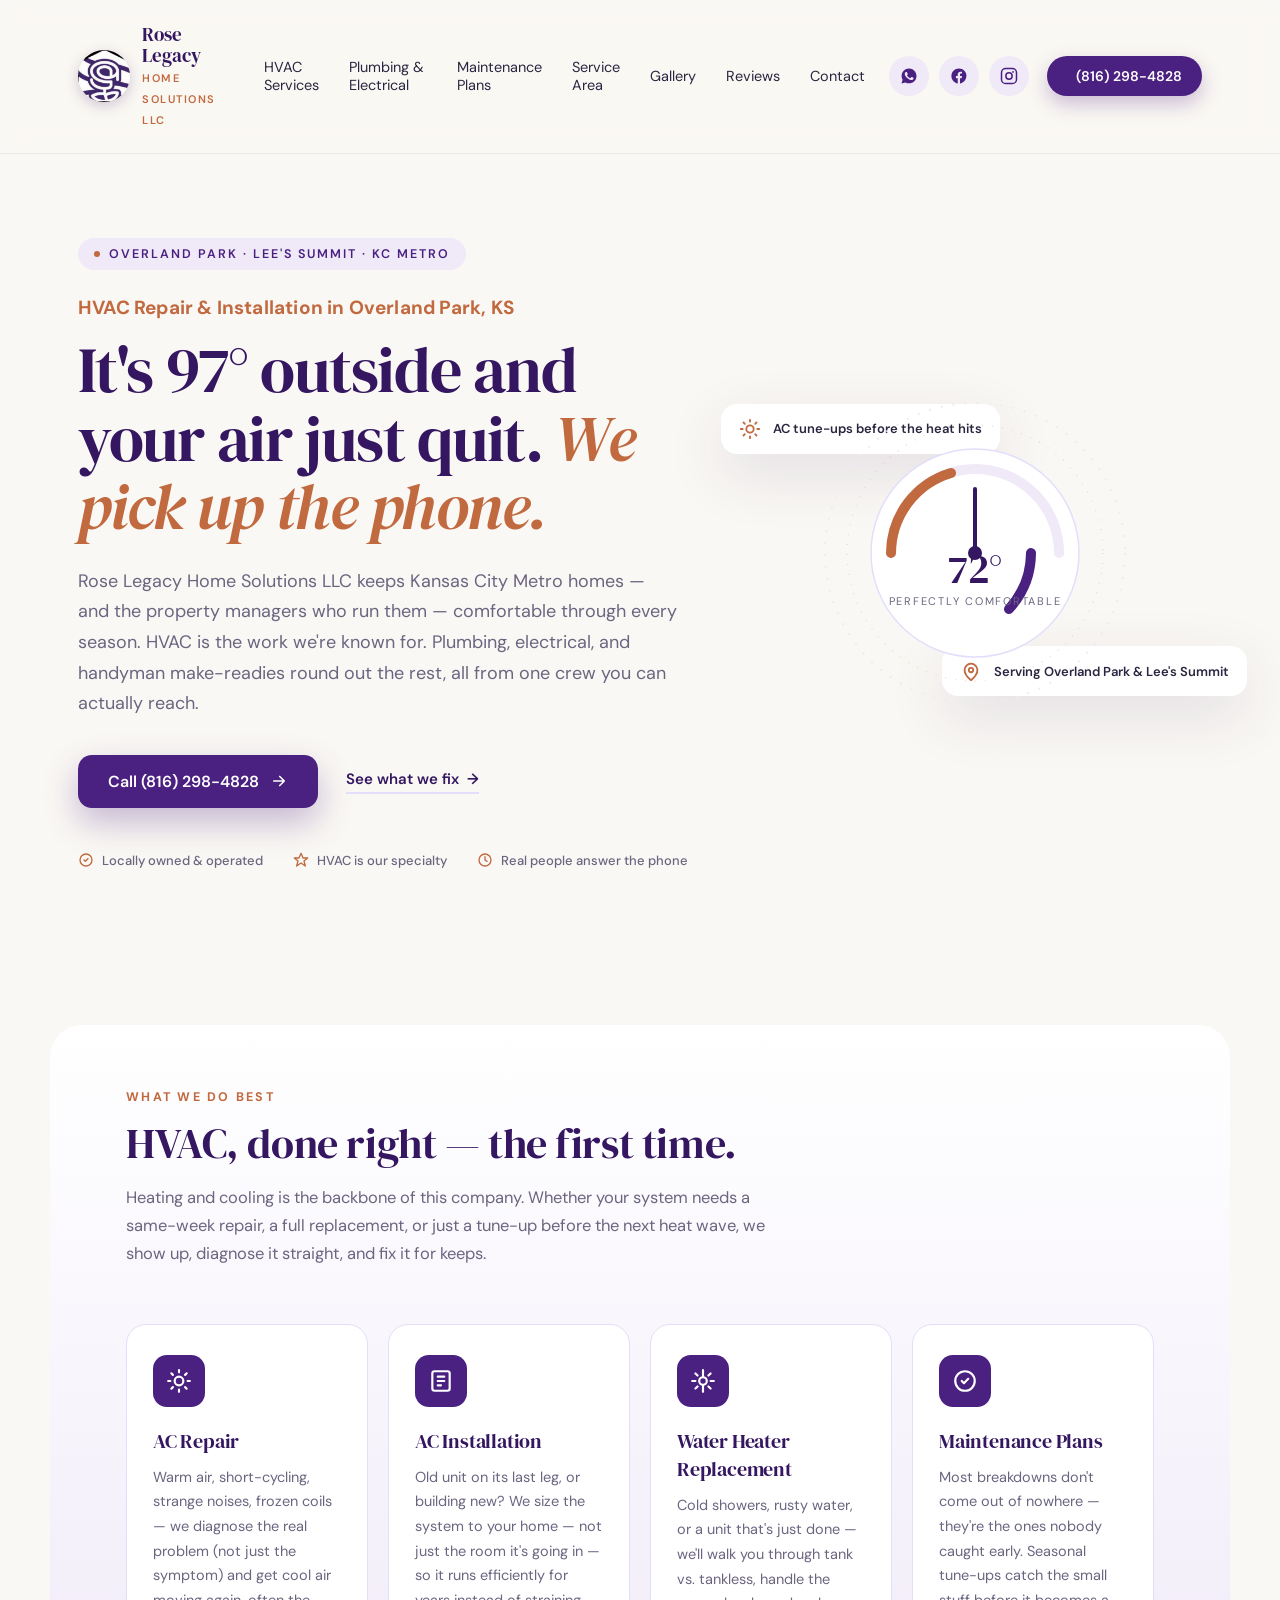
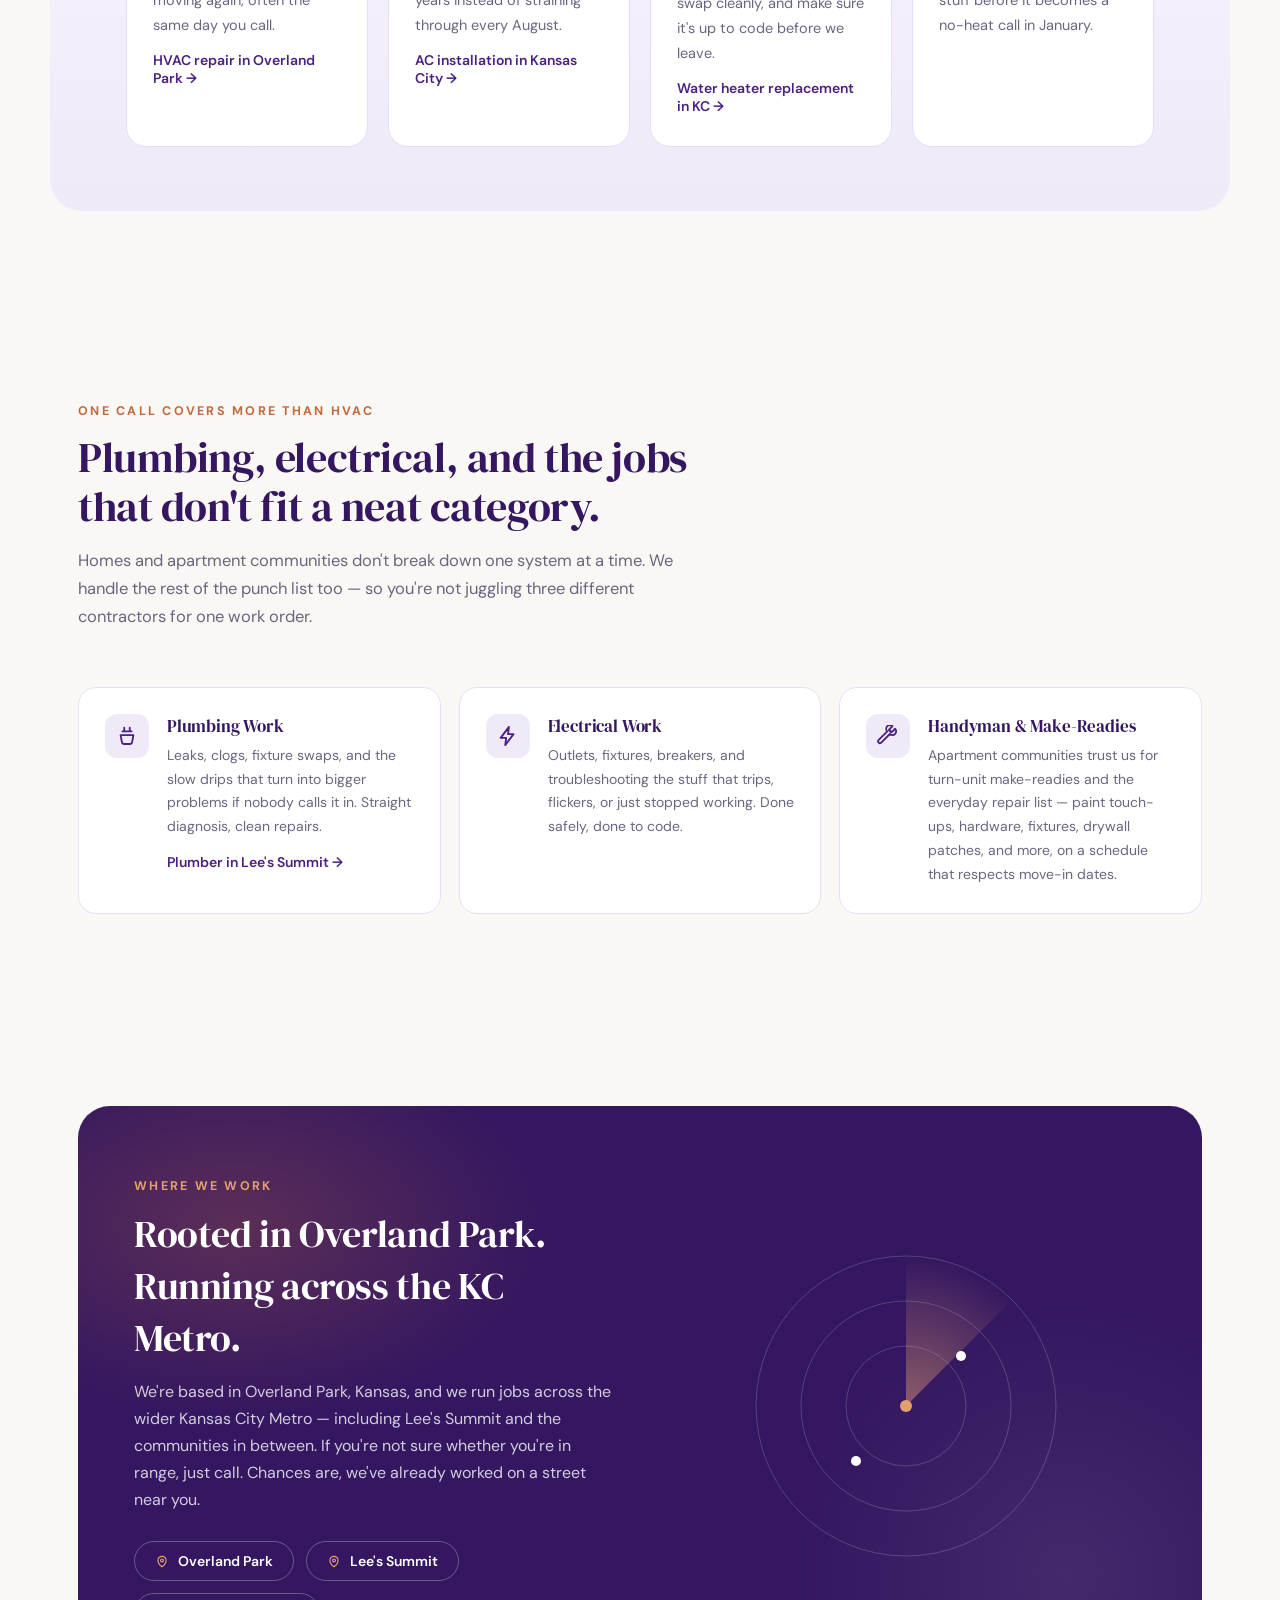
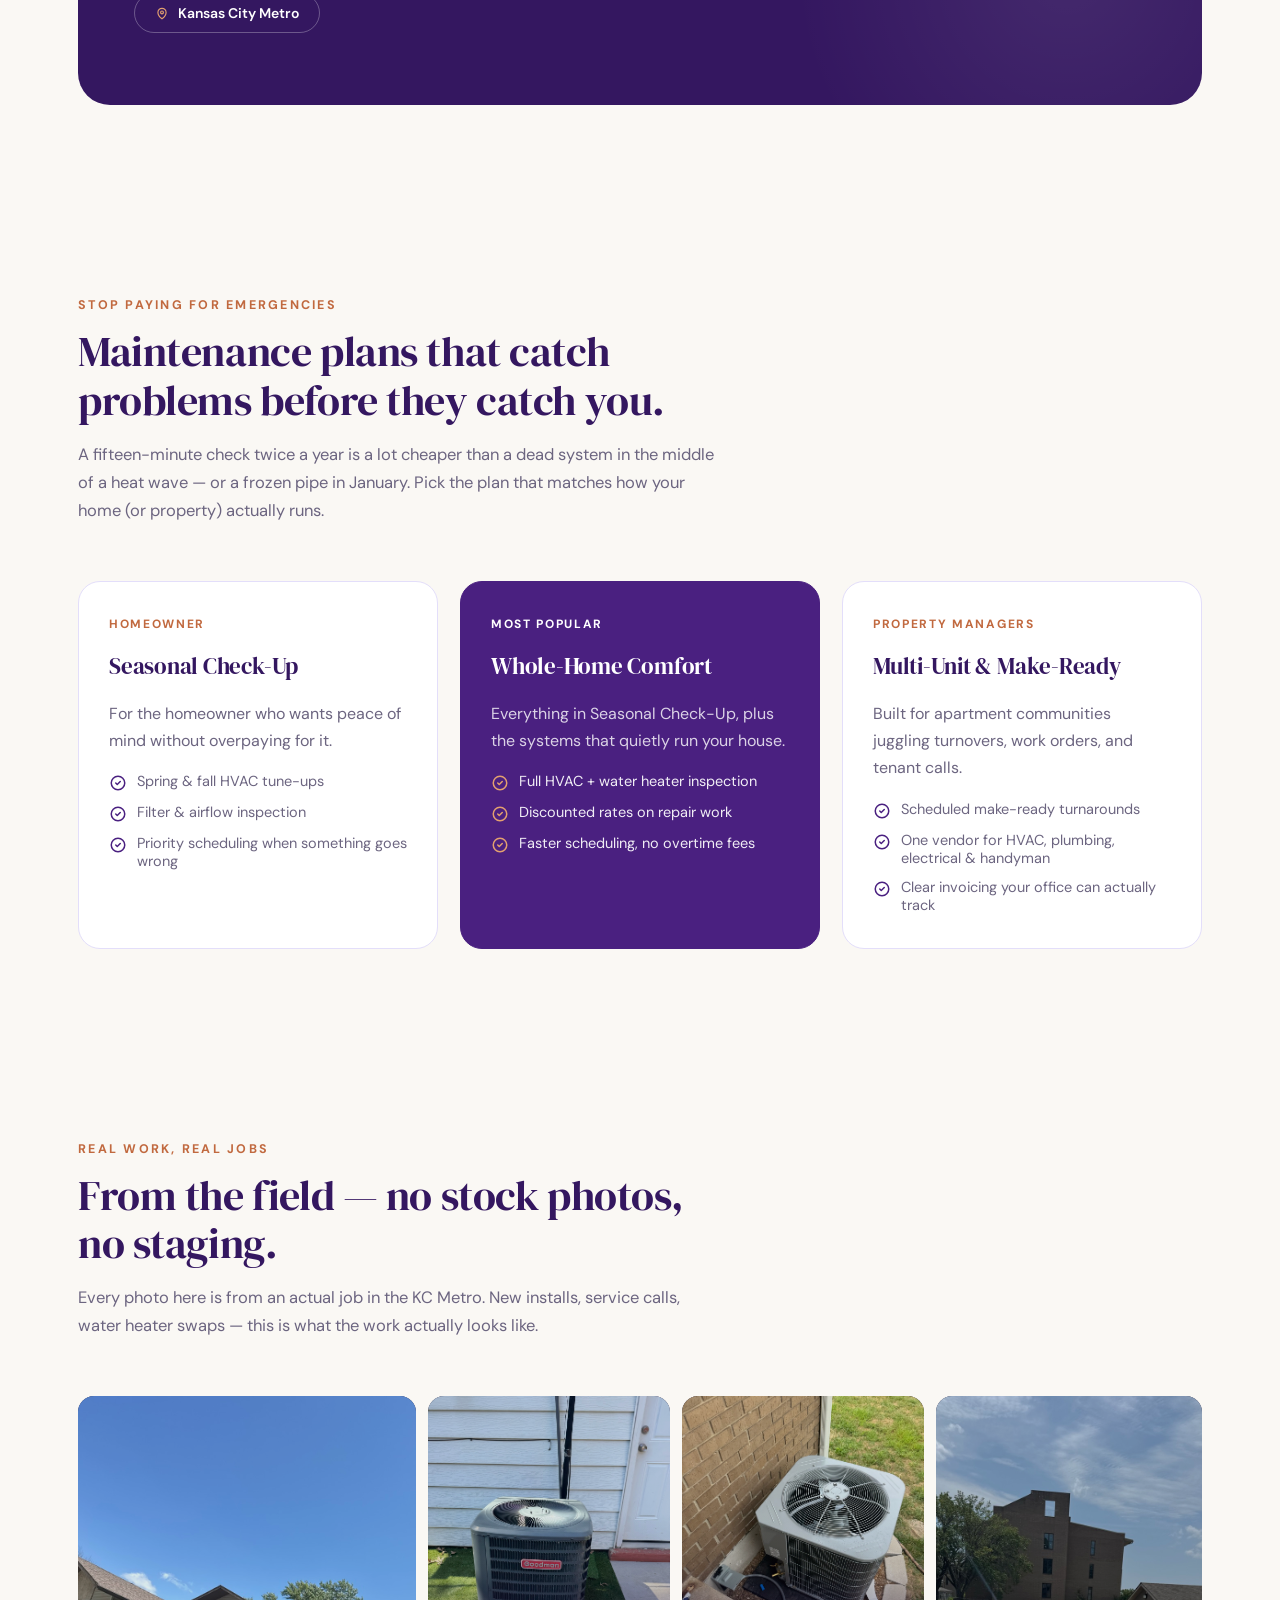
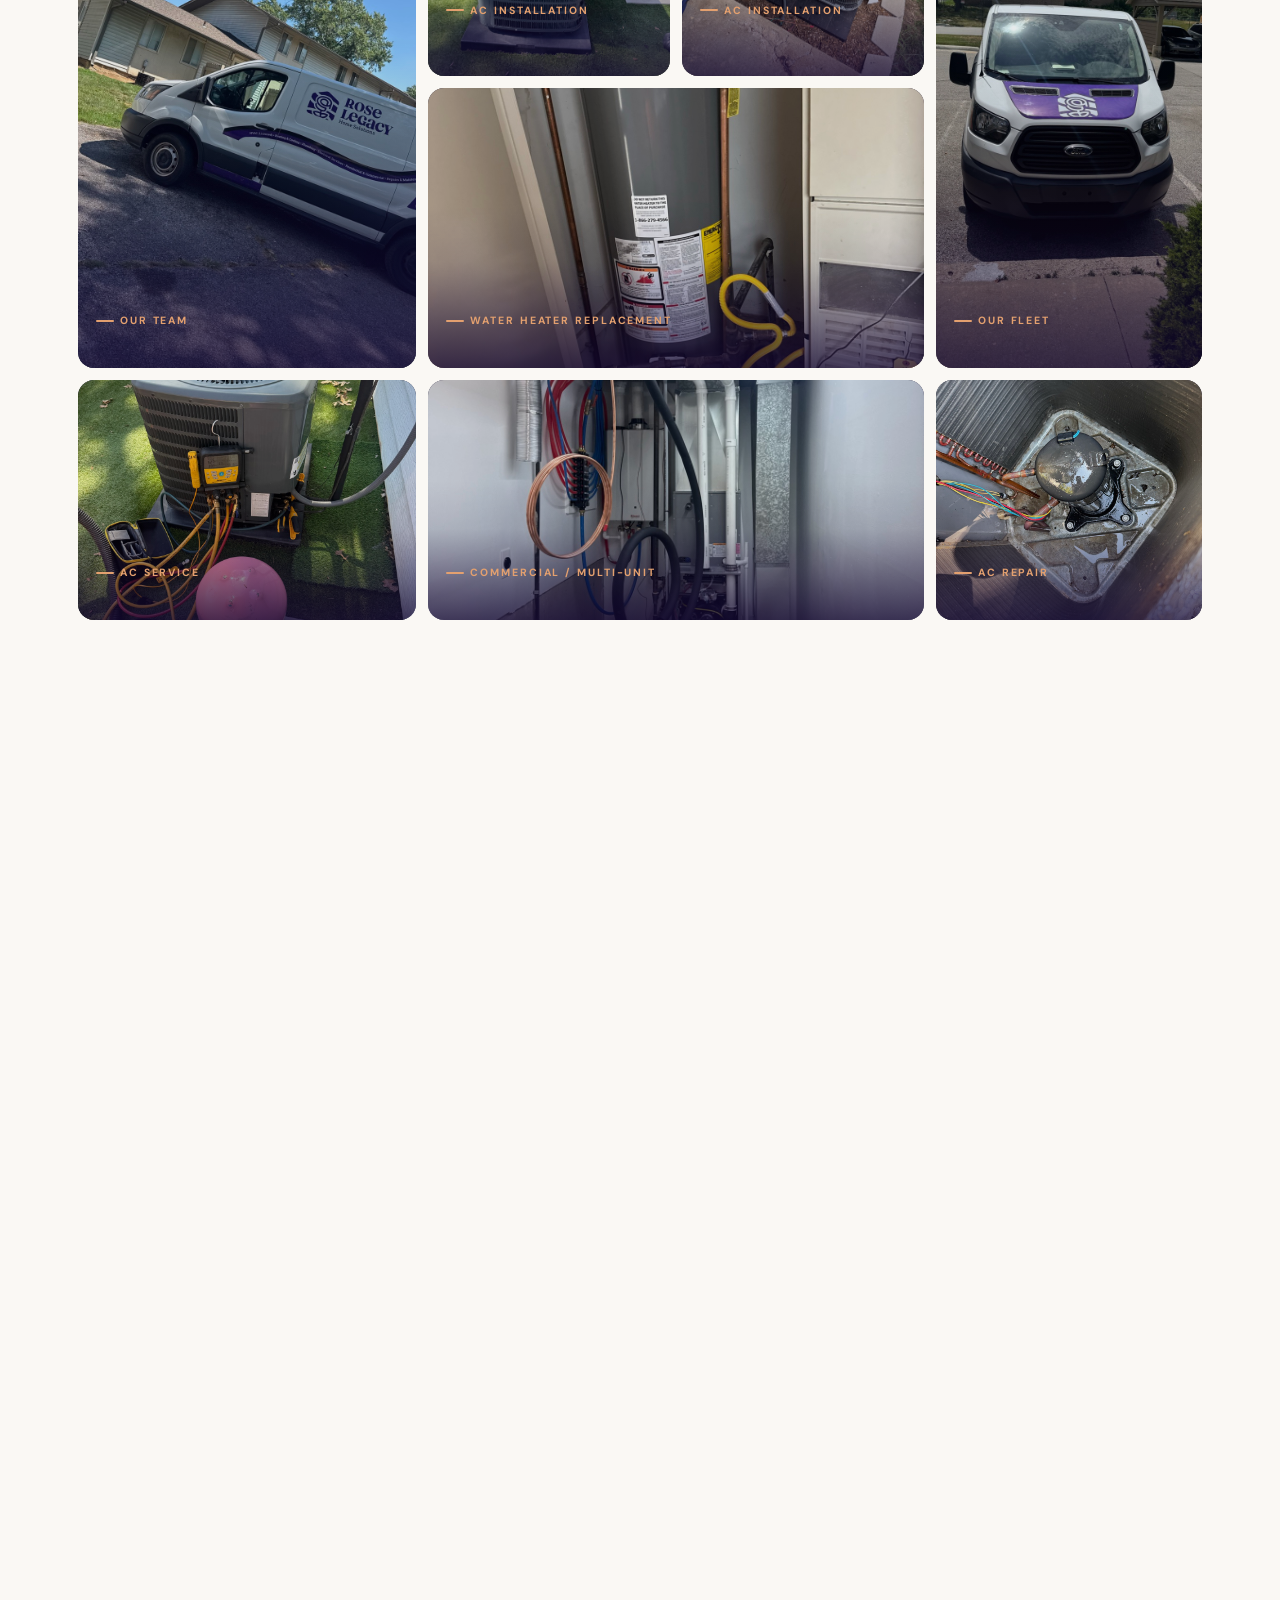
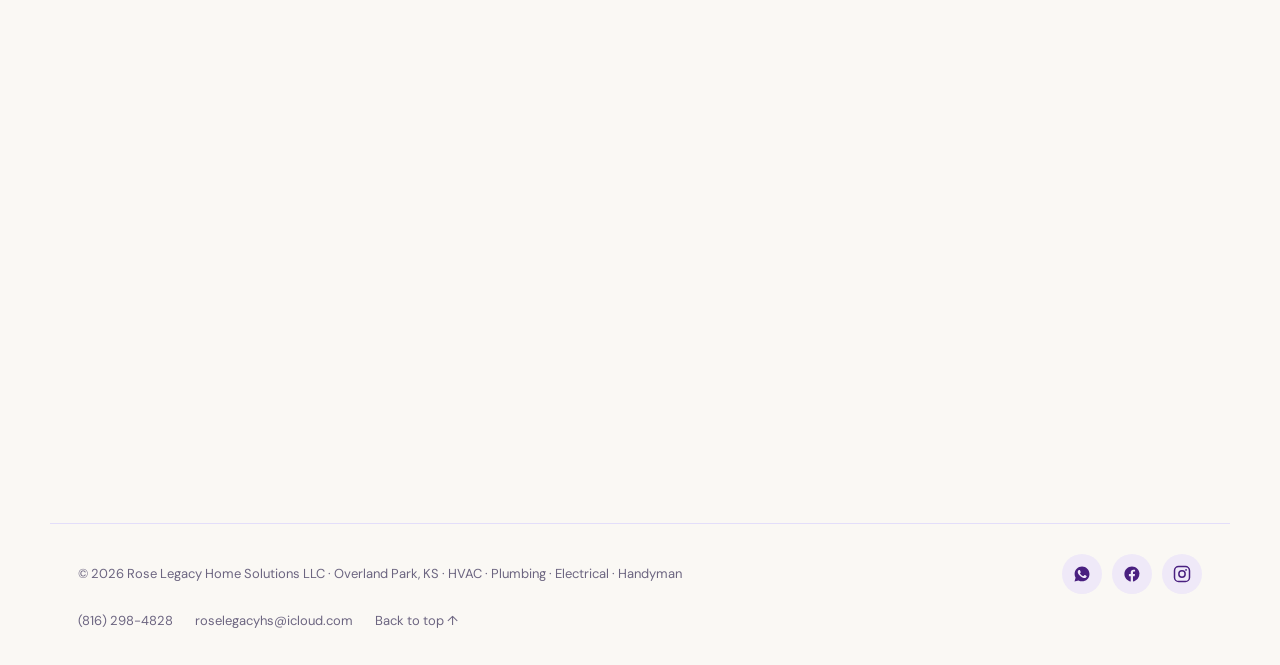
==== index.html @ 36f1e0a3 "Add real Google reviews: 5.0/9 rating block + aggregateRating schema - aggregateRating (5.0, 9 revie" ====
<!doctype html>
<html lang="en">
<head>
<meta charset="utf-8"/>
<meta name="viewport" content="width=device-width, initial-scale=1"/>
<title>HVAC & Plumbing Overland Park | Rose Legacy Home Solutions</title>
<meta name="description" content="Rose Legacy Home Solutions — HVAC repair & installation, plumbing, electrical and make-ready work across Overland Park, Lee's Summit & KC Metro. Call (816) 298-4828."/>
<meta name="keywords" content="HVAC repair Overland Park, plumber Lee's Summit, water heater replacement Kansas City, electrical contractor KC Metro, handyman, AC installation, furnace repair, make-ready apartment, property maintenance Kansas City"/>
<meta name="robots" content="index, follow"/>
<meta name="author" content="Rose Legacy Home Solutions LLC"/>
<link rel="canonical" href="https://roselegacyhs.com/"/>

<!-- Open Graph (Facebook / WhatsApp / LinkedIn) -->
<meta property="og:type" content="website"/>
<meta property="og:site_name" content="Rose Legacy Home Solutions LLC"/>
<meta property="og:title" content="Rose Legacy Home Solutions LLC — HVAC, Plumbing & Electrical · Overland Park & Lee's Summit"/>
<meta property="og:description" content="HVAC repair & installation, water heater replacement, plumbing, electrical, and make-ready handyman work across the Kansas City Metro. Overland Park · Lee's Summit · KC Metro."/>
<meta property="og:url" content="https://roselegacyhs.com/"/>
<meta property="og:image" content="https://roselegacyhs.com/logo.png"/>
<meta property="og:locale" content="en_US"/>

<!-- Twitter / X cards -->
<meta name="twitter:card" content="summary_large_image"/>
<meta name="twitter:title" content="Rose Legacy Home Solutions LLC — HVAC, Plumbing & Electrical"/>
<meta name="twitter:description" content="HVAC, plumbing, electrical & handyman work across the Kansas City Metro. Overland Park · Lee's Summit · KC Metro."/>
<meta name="twitter:image" content="https://roselegacyhs.com/logo.png"/>

<!-- Local business geo signals -->
<meta name="geo.region" content="US-KS"/>
<meta name="geo.placename" content="Overland Park, Kansas"/>
<meta name="geo.position" content="38.9822;-94.6708"/>
<meta name="ICBM" content="38.9822, -94.6708"/>
<meta name="theme-color" content="#4a2080"/>
<link rel="sitemap" type="application/xml" href="/sitemap.xml"/>

<!-- Structured data: LocalBusiness (helps Google show name, phone, hours, service area) -->
<script type="application/ld+json">
{
  "@context": "https://schema.org",
  "@type": "HVACBusiness",
  "name": "Rose Legacy Home Solutions LLC",
  "description": "HVAC repair & installation, plumbing, electrical, water heater replacement, and make-ready handyman work across Overland Park, Lee's Summit, and the Kansas City Metro. Locally owned, available 24/7.",
  "image": "https://roselegacyhs.com/logo.png",
  "logo": "https://roselegacyhs.com/logo.png",
  "url": "https://roselegacyhs.com/",
  "telephone": "+1-816-298-4828",
  "email": "roselegacyhs@icloud.com",
  "priceRange": "$$",
  "aggregateRating": {
    "@type": "AggregateRating",
    "ratingValue": "5.0",
    "reviewCount": "9",
    "bestRating": "5"
  },
  "address": {
    "@type": "PostalAddress",
    "addressLocality": "Overland Park",
    "addressRegion": "KS",
    "addressCountry": "US"
  },
  "geo": {
    "@type": "GeoCoordinates",
    "latitude": 38.9822,
    "longitude": -94.6708
  },
  "areaServed": [
    { "@type": "City", "name": "Overland Park" },
    { "@type": "City", "name": "Lee's Summit" },
    { "@type": "City", "name": "Kansas City" }
  ],
  "openingHoursSpecification": {
    "@type": "OpeningHoursSpecification",
    "dayOfWeek": ["Monday","Tuesday","Wednesday","Thursday","Friday","Saturday","Sunday"],
    "opens": "00:00",
    "closes": "23:59"
  },
  "sameAs": [
    "https://www.facebook.com/profile.php?id=61576740384735",
    "https://www.instagram.com/roselegacyhvac"
  ],
  "hasOfferCatalog": {
    "@type": "OfferCatalog",
    "name": "Home Services",
    "itemListElement": [
      { "@type": "OfferCatalog", "name": "HVAC repair & installation" },
      { "@type": "OfferCatalog", "name": "Water heater replacement" },
      { "@type": "OfferCatalog", "name": "Plumbing" },
      { "@type": "OfferCatalog", "name": "Electrical" },
      { "@type": "OfferCatalog", "name": "Make-ready handyman work" }
    ]
  }
}
</script>

<link rel="icon" type="image/png" href="logo.png"/>
<link rel="apple-touch-icon" href="logo.png"/>
<link rel="preconnect" href="https://fonts.googleapis.com">
<link rel="preconnect" href="https://fonts.gstatic.com" crossorigin>
<link href="https://fonts.googleapis.com/css2?family=DM+Serif+Display:ital@0;1&family=DM+Sans:wght@300;400;500;600;700&display=swap" rel="stylesheet">
<link rel="stylesheet" href="/assets/styles.css"/>
</head>
<body>

<header id="site-header">
  <div class="nav">
    <a class="brand" href="#top">
      <img class="brand-mark" src="logo.png" alt="Rose Legacy Home Solutions logo" width="52" height="52" fetchpriority="high"/>
      <span>
        <span class="brand-name" style="display:block;">Rose Legacy</span>
        <span class="brand-sub">Home Solutions LLC</span>
      </span>
    </a>
    <nav class="nav-links" id="primary-nav" aria-label="Primary">
      <a href="#services">HVAC Services</a>
      <a href="#beyond">Plumbing &amp; Electrical</a>
      <a href="#plans">Maintenance Plans</a>
      <a href="#area">Service Area</a>
      <a href="#gallery">Gallery</a>
      <a href="#reviews">Reviews</a>
      <a href="#contact">Contact</a>
    </nav>
    <div class="nav-right">
      <div class="social-icons">
        <a class="wsp" href="https://wa.me/14849512588" target="_blank" rel="noopener noreferrer" aria-label="Message us on WhatsApp">
          <svg viewBox="0 0 24 24" fill="currentColor" aria-hidden="true"><path d="M12.04 2C6.58 2 2.13 6.45 2.13 11.91c0 1.77.46 3.45 1.34 4.95L2 22l5.29-1.39a9.9 9.9 0 0 0 4.75 1.21h.01c5.46 0 9.91-4.45 9.91-9.91C21.96 6.45 17.5 2 12.04 2Zm5.78 14.04c-.24.68-1.4 1.32-1.93 1.39-.49.07-1.12.1-1.81-.11-.42-.13-.95-.3-1.64-.59-2.88-1.24-4.76-4.13-4.9-4.32-.14-.19-1.18-1.57-1.18-3 0-1.42.75-2.12 1.01-2.41.27-.29.58-.36.78-.36.19 0 .39 0 .56.01.18.01.42-.07.65.5.24.58.81 2 .88 2.14.07.14.12.31.02.5-.1.19-.15.31-.29.48-.15.17-.31.37-.44.5-.15.14-.3.3-.13.59.17.29.76 1.25 1.63 2.02 1.12.99 2.06 1.31 2.36 1.45.29.15.46.13.63-.07.17-.21.72-.84.91-1.13.19-.29.39-.24.65-.14.27.1 1.69.8 1.98.94.29.15.48.21.55.34.07.13.07.74-.17 1.42Z"/></svg>
        </a>
        <a class="fb" href="https://www.facebook.com/profile.php?id=61576740384735" target="_blank" rel="noopener noreferrer" aria-label="Visit our Facebook page">
          <svg viewBox="0 0 24 24" fill="currentColor" aria-hidden="true"><path d="M22 12.06C22 6.5 17.52 2 11.94 2 6.36 2 1.88 6.5 1.88 12.06c0 5.02 3.66 9.18 8.45 9.94v-7.03H7.9v-2.91h2.43V9.94c0-2.4 1.43-3.73 3.62-3.73 1.05 0 2.15.19 2.15.19v2.36h-1.21c-1.2 0-1.57.74-1.57 1.5v1.8h2.67l-.43 2.91h-2.24v7.03c4.79-.76 8.45-4.92 8.45-9.94Z"/></svg>
        </a>
        <a class="ig" href="https://www.instagram.com/roselegacyhvac" target="_blank" rel="noopener noreferrer" aria-label="Follow us on Instagram">
          <svg viewBox="0 0 24 24" fill="none" stroke="currentColor" stroke-width="2" stroke-linecap="round" stroke-linejoin="round" aria-hidden="true"><rect x="2" y="2" width="20" height="20" rx="5.5"/><circle cx="12" cy="12" r="4.2"/><circle cx="17.4" cy="6.6" r="1.2" fill="currentColor" stroke="none"/></svg>
        </a>
      </div>
      <a class="nav-call" href="tel:+18162984828">
        <svg viewBox="0 0 24 24" fill="none" stroke="currentColor" stroke-width="2" stroke-linecap="round" stroke-linejoin="round"><path d="M22 16.92v3a2 2 0 0 1-2.18 2 19.79 19.79 0 0 1-8.63-3.07 19.5 19.5 0 0 1-6-6A19.79 19.79 0 0 1 2.12 4.18 2 2 0 0 1 4.1 2h3a2 2 0 0 1 2 1.72c.13.96.36 1.9.7 2.81a2 2 0 0 1-.45 2.11L8.09 9.91a16 16 0 0 0 6 6l1.27-1.27a2 2 0 0 1 2.11-.45c.91.34 1.85.57 2.81.7A2 2 0 0 1 22 16.92Z"/></svg>
        (816) 298-4828
      </a>
      <button class="menu-btn" id="menu-btn" aria-label="Toggle menu" aria-expanded="false" aria-controls="primary-nav">
        <svg class="icon-open" viewBox="0 0 24 24" fill="none" stroke="currentColor" stroke-width="2.2" stroke-linecap="round"><line x1="3" y1="6" x2="21" y2="6"/><line x1="3" y1="12" x2="21" y2="12"/><line x1="3" y1="18" x2="21" y2="18"/></svg>
        <svg class="icon-close" viewBox="0 0 24 24" fill="none" stroke="currentColor" stroke-width="2.2" stroke-linecap="round"><line x1="6" y1="6" x2="18" y2="18"/><line x1="18" y1="6" x2="6" y2="18"/></svg>
      </button>
    </div>
  </div>
</header>

<main id="top">

  <!-- ============ HERO ============ -->
  <section class="hero">
    <div class="wrap hero-grid">
      <div data-reveal>
        <span class="eyebrow"><span class="dot"></span> Overland Park · Lee's Summit · KC Metro</span>
        <h1><span class="hero-kicker">HVAC Repair &amp; Installation in Overland Park, KS</span>It's 97° outside and your air just quit. <em>We pick up the phone.</em></h1>
        <p class="lede">Rose Legacy Home Solutions LLC keeps Kansas City Metro homes — and the property managers who run them — comfortable through every season. HVAC is the work we're known for. Plumbing, electrical, and handyman make-readies round out the rest, all from one crew you can actually reach.</p>
        <div class="hero-actions">
          <a class="btn-primary" href="tel:+18162984828">
            Call (816) 298-4828
            <svg viewBox="0 0 24 24" fill="none" stroke="currentColor" stroke-width="2.2" stroke-linecap="round" stroke-linejoin="round"><path d="M5 12h14M13 6l6 6-6 6"/></svg>
          </a>
          <a class="text-link" href="#services">See what we fix <span aria-hidden="true">→</span></a>
        </div>
        <div class="hero-strip">
          <span><svg viewBox="0 0 24 24" fill="none" stroke="currentColor" stroke-width="2" stroke-linecap="round" stroke-linejoin="round"><path d="M9 12l2 2 4-4"/><circle cx="12" cy="12" r="9"/></svg> Locally owned &amp; operated</span>
          <span><svg viewBox="0 0 24 24" fill="none" stroke="currentColor" stroke-width="2" stroke-linecap="round" stroke-linejoin="round"><path d="M12 2l3 7h7l-5.5 4.5L18.5 21 12 16.5 5.5 21l2-7.5L2 9h7z"/></svg> HVAC is our specialty</span>
          <span><svg viewBox="0 0 24 24" fill="none" stroke="currentColor" stroke-width="2" stroke-linecap="round" stroke-linejoin="round"><circle cx="12" cy="12" r="9"/><path d="M12 7v5l3 2"/></svg> Real people answer the phone</span>
        </div>
      </div>

      <div class="hero-visual" data-reveal>
        <div class="float-card fc1">
          <svg viewBox="0 0 24 24" fill="none" stroke="currentColor" stroke-width="2" stroke-linecap="round" stroke-linejoin="round"><path d="M12 2v2M12 20v2M4.93 4.93l1.41 1.41M17.66 17.66l1.41 1.41M2 12h2M20 12h2M6.34 17.66l-1.41 1.41M19.07 4.93l-1.41 1.41"/><circle cx="12" cy="12" r="4"/></svg>
          AC tune-ups before the heat hits
        </div>
        <div class="float-card fc2">
          <svg viewBox="0 0 24 24" fill="none" stroke="currentColor" stroke-width="2" stroke-linecap="round" stroke-linejoin="round"><path d="M12 22s7-5.4 7-11a7 7 0 1 0-14 0c0 5.6 7 11 7 11Z"/><circle cx="12" cy="11" r="2.4"/></svg>
          Serving Overland Park &amp; Lee's Summit
        </div>
        <div class="gauge-wrap">
          <svg viewBox="0 0 340 340" width="100%" height="100%" aria-hidden="true">
            <g class="gauge-ring">
              <circle cx="170" cy="170" r="150" fill="none" stroke="#efe9f8" stroke-width="2" stroke-dasharray="2 10"/>
            </g>
            <g class="gauge-ring alt">
              <circle cx="170" cy="170" r="128" fill="none" stroke="#e3a06f" stroke-opacity=".35" stroke-width="1.4" stroke-dasharray="1 9"/>
            </g>
            <circle cx="170" cy="170" r="104" fill="#ffffff" stroke="#e3defa" stroke-width="1.5"/>
            <path d="M86 170a84 84 0 0 1 168 0" fill="none" stroke="#efe9f8" stroke-width="10" stroke-linecap="round"/>
            <path class="gauge-spark" d="M86 170a84 84 0 0 1 60-80" fill="none" stroke="#c1693f" stroke-width="10" stroke-linecap="round"/>
            <path class="gauge-spark" d="M226 170a84 84 0 0 1-22 56" fill="none" stroke="#4a2080" stroke-width="10" stroke-linecap="round" style="animation-delay:1.4s;"/>
            <line class="gauge-needle" x1="170" y1="170" x2="170" y2="106" stroke="#341760" stroke-width="4" stroke-linecap="round"/>
            <circle cx="170" cy="170" r="7" fill="#341760"/>
            <text x="170" y="200" text-anchor="middle" class="gauge-temp">72°</text>
            <text x="170" y="222" text-anchor="middle" class="gauge-label">PERFECTLY COMFORTABLE</text>
          </svg>
        </div>
      </div>
    </div>
  </section>

  <!-- ============ HVAC SERVICES (the strong service) ============ -->
  <section id="services">
    <div class="wrap hvac-band">
      <div style="padding:64px 48px;">
        <div class="section-head" data-reveal>
          <span class="kicker">What we do best</span>
          <h2>HVAC, done right — the first time.</h2>
          <p>Heating and cooling is the backbone of this company. Whether your system needs a same-week repair, a full replacement, or just a tune-up before the next heat wave, we show up, diagnose it straight, and fix it for keeps.</p>
        </div>
        <div class="hvac-grid" data-reveal="stagger">
          <div class="hvac-card">
            <div class="icon">
              <svg viewBox="0 0 24 24" fill="none" stroke="currentColor" stroke-width="2" stroke-linecap="round" stroke-linejoin="round"><path d="M12 2v2M12 20v2M4.93 4.93l1.41 1.41M17.66 17.66l1.41 1.41M2 12h2M20 12h2M6.34 17.66l-1.41 1.41M19.07 4.93l-1.41 1.41"/><circle cx="12" cy="12" r="4"/></svg>
            </div>
            <h3>AC Repair</h3>
            <p>Warm air, short-cycling, strange noises, frozen coils — we diagnose the real problem (not just the symptom) and get cool air moving again, often the same day you call.</p>
            <a class="card-link" href="/hvac-repair-overland-park">HVAC repair in Overland Park →</a>
          </div>
          <div class="hvac-card">
            <div class="icon">
              <svg viewBox="0 0 24 24" fill="none" stroke="currentColor" stroke-width="2" stroke-linecap="round" stroke-linejoin="round"><rect x="4" y="3" width="16" height="18" rx="2"/><path d="M9 8h6M9 12h6M9 16h3"/></svg>
            </div>
            <h3>AC Installation</h3>
            <p>Old unit on its last leg, or building new? We size the system to your home — not just the room it's going in — so it runs efficiently for years instead of straining through every August.</p>
            <a class="card-link" href="/ac-installation-kansas-city">AC installation in Kansas City →</a>
          </div>
          <div class="hvac-card">
            <div class="icon">
              <svg viewBox="0 0 24 24" fill="none" stroke="currentColor" stroke-width="2" stroke-linecap="round" stroke-linejoin="round"><path d="M12 2v6M12 22v-6M5 12H2M22 12h-3M7 7l-2-2M19 19l-2-2M7 17l-2 2M19 5l-2 2"/><circle cx="12" cy="12" r="3.5"/></svg>
            </div>
            <h3>Water Heater Replacement</h3>
            <p>Cold showers, rusty water, or a unit that's just done — we'll walk you through tank vs. tankless, handle the swap cleanly, and make sure it's up to code before we leave.</p>
            <a class="card-link" href="/water-heater-replacement-kansas-city">Water heater replacement in KC →</a>
          </div>
          <div class="hvac-card">
            <div class="icon">
              <svg viewBox="0 0 24 24" fill="none" stroke="currentColor" stroke-width="2" stroke-linecap="round" stroke-linejoin="round"><path d="M9 12l2 2 4-4"/><circle cx="12" cy="12" r="9"/></svg>
            </div>
            <h3>Maintenance Plans</h3>
            <p>Most breakdowns don't come out of nowhere — they're the ones nobody caught early. Seasonal tune-ups catch the small stuff before it becomes a no-heat call in January.</p>
          </div>
        </div>
      </div>
    </div>
  </section>

  <!-- ============ BEYOND HVAC ============ -->
  <section id="beyond">
    <div class="wrap">
      <div class="section-head" data-reveal>
        <span class="kicker">One call covers more than HVAC</span>
        <h2>Plumbing, electrical, and the jobs that don't fit a neat category.</h2>
        <p>Homes and apartment communities don't break down one system at a time. We handle the rest of the punch list too — so you're not juggling three different contractors for one work order.</p>
      </div>
      <div class="beyond-grid" data-reveal="stagger">
        <div class="beyond-card">
          <div class="icon"><svg viewBox="0 0 24 24" fill="none" stroke="currentColor" stroke-width="2" stroke-linecap="round" stroke-linejoin="round"><path d="M7 7h10M9 3v4M15 3v4M5 11h14l-1.5 8a2 2 0 0 1-2 1.7H8.5a2 2 0 0 1-2-1.7L5 11Z"/></svg></div>
          <div><h4>Plumbing Work</h4><p>Leaks, clogs, fixture swaps, and the slow drips that turn into bigger problems if nobody calls it in. Straight diagnosis, clean repairs.</p><a class="card-link" href="/plumbing-lees-summit">Plumber in Lee's Summit →</a></div>
        </div>
        <div class="beyond-card">
          <div class="icon"><svg viewBox="0 0 24 24" fill="none" stroke="currentColor" stroke-width="2" stroke-linecap="round" stroke-linejoin="round"><path d="M13 2 4 14h6l-1 8 9-12h-6l1-8z"/></svg></div>
          <div><h4>Electrical Work</h4><p>Outlets, fixtures, breakers, and troubleshooting the stuff that trips, flickers, or just stopped working. Done safely, done to code.</p></div>
        </div>
        <div class="beyond-card">
          <div class="icon"><svg viewBox="0 0 24 24" fill="none" stroke="currentColor" stroke-width="2" stroke-linecap="round" stroke-linejoin="round"><path d="M14.7 6.3a1 1 0 0 0 1.4 1.4l3.6-3.6a4 4 0 0 1-5.7 5.7L4.4 19.4a2 2 0 0 1-2.8-2.8L11.2 7a4 4 0 0 1 5.7-5.7l-3.6 3.6a1 1 0 0 0 1.4 1.4Z"/></svg></div>
          <div><h4>Handyman &amp; Make-Readies</h4><p>Apartment communities trust us for turn-unit make-readies and the everyday repair list — paint touch-ups, hardware, fixtures, drywall patches, and more, on a schedule that respects move-in dates.</p></div>
        </div>
      </div>
    </div>
  </section>

  <!-- ============ SERVICE AREA ============ -->
  <section id="area">
    <div class="wrap">
      <div class="area-section" data-reveal>
        <div class="area-inner">
          <div>
            <span class="kicker">Where we work</span>
            <h2>Rooted in Overland Park. Running across the KC Metro.</h2>
            <p>We're based in Overland Park, Kansas, and we run jobs across the wider Kansas City Metro — including Lee's Summit and the communities in between. If you're not sure whether you're in range, just call. Chances are, we've already worked on a street near you.</p>
            <div class="city-list">
              <span class="city-pill"><svg viewBox="0 0 24 24" fill="none" stroke="currentColor" stroke-width="2" stroke-linecap="round" stroke-linejoin="round"><path d="M12 22s7-5.4 7-11a7 7 0 1 0-14 0c0 5.6 7 11 7 11Z"/><circle cx="12" cy="11" r="2.4"/></svg> Overland Park</span>
              <span class="city-pill"><svg viewBox="0 0 24 24" fill="none" stroke="currentColor" stroke-width="2" stroke-linecap="round" stroke-linejoin="round"><path d="M12 22s7-5.4 7-11a7 7 0 1 0-14 0c0 5.6 7 11 7 11Z"/><circle cx="12" cy="11" r="2.4"/></svg> Lee's Summit</span>
              <span class="city-pill"><svg viewBox="0 0 24 24" fill="none" stroke="currentColor" stroke-width="2" stroke-linecap="round" stroke-linejoin="round"><path d="M12 22s7-5.4 7-11a7 7 0 1 0-14 0c0 5.6 7 11 7 11Z"/><circle cx="12" cy="11" r="2.4"/></svg> Kansas City Metro</span>
            </div>
          </div>
          <div class="radar">
            <svg viewBox="0 0 340 340" width="100%" height="100%" aria-hidden="true">
              <circle class="radar-ring" cx="170" cy="170" r="60"/>
              <circle class="radar-ring" cx="170" cy="170" r="105"/>
              <circle class="radar-ring" cx="170" cy="170" r="150"/>
              <g class="radar-sweep">
                <path d="M170 170 L170 20 A150 150 0 0 1 276 64 Z" fill="url(#sweepGrad)"/>
              </g>
              <circle class="radar-pin" cx="170" cy="170" r="6" fill="#e3a06f"/>
              <circle class="radar-pin p2" cx="225" cy="120" r="5" fill="#ffffff"/>
              <circle class="radar-pin p3" cx="120" cy="225" r="5" fill="#ffffff"/>
              <defs>
                <radialGradient id="sweepGrad" cx="0" cy="0" r="1" gradientUnits="userSpaceOnUse" gradientTransform="translate(170 170) rotate(45) scale(150)">
                  <stop stop-color="#e3a06f" stop-opacity=".5"/>
                  <stop offset="1" stop-color="#e3a06f" stop-opacity="0"/>
                </radialGradient>
              </defs>
            </svg>
          </div>
        </div>
      </div>
    </div>
  </section>

  <!-- ============ MAINTENANCE PLANS ============ -->
  <section id="plans">
    <div class="wrap">
      <div class="section-head" data-reveal>
        <span class="kicker">Stop paying for emergencies</span>
        <h2>Maintenance plans that catch problems before they catch you.</h2>
        <p>A fifteen-minute check twice a year is a lot cheaper than a dead system in the middle of a heat wave — or a frozen pipe in January. Pick the plan that matches how your home (or property) actually runs.</p>
      </div>
      <div class="plans-grid" data-reveal="stagger">
        <div class="plan-card">
          <span class="plan-tag">Homeowner</span>
          <h3>Seasonal Check-Up</h3>
          <p>For the homeowner who wants peace of mind without overpaying for it.</p>
          <ul>
            <li><svg viewBox="0 0 24 24" fill="none" stroke="currentColor" stroke-width="2" stroke-linecap="round" stroke-linejoin="round"><path d="M9 12l2 2 4-4"/><circle cx="12" cy="12" r="9"/></svg> Spring &amp; fall HVAC tune-ups</li>
            <li><svg viewBox="0 0 24 24" fill="none" stroke="currentColor" stroke-width="2" stroke-linecap="round" stroke-linejoin="round"><path d="M9 12l2 2 4-4"/><circle cx="12" cy="12" r="9"/></svg> Filter &amp; airflow inspection</li>
            <li><svg viewBox="0 0 24 24" fill="none" stroke="currentColor" stroke-width="2" stroke-linecap="round" stroke-linejoin="round"><path d="M9 12l2 2 4-4"/><circle cx="12" cy="12" r="9"/></svg> Priority scheduling when something goes wrong</li>
          </ul>
        </div>
        <div class="plan-card featured">
          <span class="plan-tag">Most popular</span>
          <h3>Whole-Home Comfort</h3>
          <p>Everything in Seasonal Check-Up, plus the systems that quietly run your house.</p>
          <ul>
            <li><svg viewBox="0 0 24 24" fill="none" stroke="currentColor" stroke-width="2" stroke-linecap="round" stroke-linejoin="round"><path d="M9 12l2 2 4-4"/><circle cx="12" cy="12" r="9"/></svg> Full HVAC + water heater inspection</li>
            <li><svg viewBox="0 0 24 24" fill="none" stroke="currentColor" stroke-width="2" stroke-linecap="round" stroke-linejoin="round"><path d="M9 12l2 2 4-4"/><circle cx="12" cy="12" r="9"/></svg> Discounted rates on repair work</li>
            <li><svg viewBox="0 0 24 24" fill="none" stroke="currentColor" stroke-width="2" stroke-linecap="round" stroke-linejoin="round"><path d="M9 12l2 2 4-4"/><circle cx="12" cy="12" r="9"/></svg> Faster scheduling, no overtime fees</li>
          </ul>
        </div>
        <div class="plan-card">
          <span class="plan-tag">Property managers</span>
          <h3>Multi-Unit &amp; Make-Ready</h3>
          <p>Built for apartment communities juggling turnovers, work orders, and tenant calls.</p>
          <ul>
            <li><svg viewBox="0 0 24 24" fill="none" stroke="currentColor" stroke-width="2" stroke-linecap="round" stroke-linejoin="round"><path d="M9 12l2 2 4-4"/><circle cx="12" cy="12" r="9"/></svg> Scheduled make-ready turnarounds</li>
            <li><svg viewBox="0 0 24 24" fill="none" stroke="currentColor" stroke-width="2" stroke-linecap="round" stroke-linejoin="round"><path d="M9 12l2 2 4-4"/><circle cx="12" cy="12" r="9"/></svg> One vendor for HVAC, plumbing, electrical &amp; handyman</li>
            <li><svg viewBox="0 0 24 24" fill="none" stroke="currentColor" stroke-width="2" stroke-linecap="round" stroke-linejoin="round"><path d="M9 12l2 2 4-4"/><circle cx="12" cy="12" r="9"/></svg> Clear invoicing your office can actually track</li>
          </ul>
        </div>
      </div>
    </div>
  </section>

  <!-- ============ GALLERY ============ -->
  <section id="gallery">
    <div class="wrap">
      <div class="section-head" data-reveal>
        <span class="kicker">Real work, real jobs</span>
        <h2>From the field — no stock photos, no staging.</h2>
        <p>Every photo here is from an actual job in the KC Metro. New installs, service calls, water heater swaps — this is what the work actually looks like.</p>
      </div>

      <div class="gallery-grid" data-reveal="stagger">

        <div class="gallery-item gi-1" data-img="photos/IMG_9156.jpg" data-tag="Our Team" data-label="Rose Legacy on the job, KC Metro">
          <img src="photos/IMG_9156.jpg" alt="Rose Legacy branded service van at a KC Metro property" loading="lazy"/>
          <span class="g-zoom"><svg viewBox="0 0 24 24" fill="none" stroke="currentColor" stroke-width="2" stroke-linecap="round" stroke-linejoin="round"><path d="M15 3h6v6M9 21H3v-6M21 3l-7 7M3 21l7-7"/></svg></span>
          <div class="g-panel">
            <span class="g-tag">Our Team</span>
            <span class="g-label">Rose Legacy on the job, KC Metro</span>
          </div>
        </div>

        <div class="gallery-item gi-2" data-img="photos/IMG_3116.jpg" data-tag="AC Installation" data-label="New Goodman unit — clean install">
          <img src="photos/IMG_3116.jpg" alt="New Goodman AC unit installed at residential property" loading="lazy"/>
          <span class="g-zoom"><svg viewBox="0 0 24 24" fill="none" stroke="currentColor" stroke-width="2" stroke-linecap="round" stroke-linejoin="round"><path d="M15 3h6v6M9 21H3v-6M21 3l-7 7M3 21l7-7"/></svg></span>
          <div class="g-panel">
            <span class="g-tag">AC Installation</span>
            <span class="g-label">New Goodman unit — clean install</span>
          </div>
        </div>

        <div class="gallery-item gi-3" data-img="photos/IMG_9329.jpg" data-tag="AC Installation" data-label="Residential AC — Overland Park">
          <img src="photos/IMG_9329.jpg" alt="AC unit installed at brick residential home" loading="lazy"/>
          <span class="g-zoom"><svg viewBox="0 0 24 24" fill="none" stroke="currentColor" stroke-width="2" stroke-linecap="round" stroke-linejoin="round"><path d="M15 3h6v6M9 21H3v-6M21 3l-7 7M3 21l7-7"/></svg></span>
          <div class="g-panel">
            <span class="g-tag">AC Installation</span>
            <span class="g-label">Residential AC — Overland Park</span>
          </div>
        </div>

        <div class="gallery-item gi-4" data-img="photos/IMG_8417.jpg" data-tag="Our Fleet" data-label="Rose Legacy service van">
          <img src="photos/IMG_8417.jpg" alt="Rose Legacy service van front with branded hood logo" loading="lazy"/>
          <span class="g-zoom"><svg viewBox="0 0 24 24" fill="none" stroke="currentColor" stroke-width="2" stroke-linecap="round" stroke-linejoin="round"><path d="M15 3h6v6M9 21H3v-6M21 3l-7 7M3 21l7-7"/></svg></span>
          <div class="g-panel">
            <span class="g-tag">Our Fleet</span>
            <span class="g-label">Rose Legacy service van</span>
          </div>
        </div>

        <div class="gallery-item gi-5" data-img="photos/IMG_7684.jpg" data-tag="Water Heater Replacement" data-label="Rheem water heater + HVAC — full system">
          <img src="photos/IMG_7684.jpg" alt="Rheem water heater and HVAC system installed side by side" loading="lazy"/>
          <span class="g-zoom"><svg viewBox="0 0 24 24" fill="none" stroke="currentColor" stroke-width="2" stroke-linecap="round" stroke-linejoin="round"><path d="M15 3h6v6M9 21H3v-6M21 3l-7 7M3 21l7-7"/></svg></span>
          <div class="g-panel">
            <span class="g-tag">Water Heater Replacement</span>
            <span class="g-label">Rheem water heater + HVAC — full system</span>
          </div>
        </div>

        <div class="gallery-item gi-6" data-img="photos/IMG_3114.jpg" data-tag="AC Service" data-label="Refrigerant charge &amp; diagnostics">
          <img src="photos/IMG_3114.jpg" alt="AC unit being serviced with manifold gauges and refrigerant tank" loading="lazy"/>
          <span class="g-zoom"><svg viewBox="0 0 24 24" fill="none" stroke="currentColor" stroke-width="2" stroke-linecap="round" stroke-linejoin="round"><path d="M15 3h6v6M9 21H3v-6M21 3l-7 7M3 21l7-7"/></svg></span>
          <div class="g-panel">
            <span class="g-tag">AC Service</span>
            <span class="g-label">Refrigerant charge &amp; diagnostics</span>
          </div>
        </div>

        <div class="gallery-item gi-7" data-img="photos/IMG_9328.jpg" data-tag="Commercial / Multi-Unit" data-label="Mechanical room — complex install">
          <img src="photos/IMG_9328.jpg" alt="HVAC mechanical room with piping and equipment installation" loading="lazy"/>
          <span class="g-zoom"><svg viewBox="0 0 24 24" fill="none" stroke="currentColor" stroke-width="2" stroke-linecap="round" stroke-linejoin="round"><path d="M15 3h6v6M9 21H3v-6M21 3l-7 7M3 21l7-7"/></svg></span>
          <div class="g-panel">
            <span class="g-tag">Commercial / Multi-Unit</span>
            <span class="g-label">Mechanical room — complex install</span>
          </div>
        </div>

        <div class="gallery-item gi-8" data-img="photos/IMG_9692.jpg" data-tag="AC Repair" data-label="Fan motor — precision work">
          <img src="photos/IMG_9692.jpg" alt="Fan motor replacement inside AC condenser unit" loading="lazy"/>
          <span class="g-zoom"><svg viewBox="0 0 24 24" fill="none" stroke="currentColor" stroke-width="2" stroke-linecap="round" stroke-linejoin="round"><path d="M15 3h6v6M9 21H3v-6M21 3l-7 7M3 21l7-7"/></svg></span>
          <div class="g-panel">
            <span class="g-tag">AC Repair</span>
            <span class="g-label">Fan motor — precision work</span>
          </div>
        </div>

      </div>
    </div>
  </section>

  <!-- Lightbox -->
  <div class="lightbox" id="lightbox" role="dialog" aria-modal="true" aria-label="Photo viewer">
    <div class="lightbox-inner">
      <button class="lightbox-close" id="lb-close" aria-label="Close">✕</button>
      <button class="lb-nav prev" id="lb-prev" aria-label="Previous photo">
        <svg viewBox="0 0 24 24" fill="none" stroke="currentColor" stroke-width="2.5" stroke-linecap="round" stroke-linejoin="round"><path d="M15 18l-6-6 6-6"/></svg>
      </button>
      <button class="lb-nav next" id="lb-next" aria-label="Next photo">
        <svg viewBox="0 0 24 24" fill="none" stroke="currentColor" stroke-width="2.5" stroke-linecap="round" stroke-linejoin="round"><path d="M9 18l6-6-6-6"/></svg>
      </button>
      <img id="lb-img" src="" alt=""/>
      <p class="lightbox-caption" id="lb-caption"></p>
    </div>
  </div>

  <!-- ============ REVIEWS ============ -->
  <section id="reviews">
    <div class="wrap">
      <div class="section-head" data-reveal>
        <span class="kicker">In their words</span>
        <h2>Rated 5.0 by neighbors across the metro.</h2>
        <p>Homeowners and property managers across Overland Park, Lee's Summit and the KC Metro trust Rose Legacy for HVAC, plumbing and electrical work. Here's what they're saying on Google.</p>
      </div>
      <div class="google-rating" data-reveal>
        <div class="gr-score">
          <span class="gr-num">5.0</span>
          <div class="gr-stars" aria-label="5 out of 5 stars">
            <svg viewBox="0 0 24 24" fill="currentColor"><path d="M12 2l3 7h7l-5.5 4.5L18.5 21 12 16.5 5.5 21l2-7.5L2 9h7z"/></svg>
            <svg viewBox="0 0 24 24" fill="currentColor"><path d="M12 2l3 7h7l-5.5 4.5L18.5 21 12 16.5 5.5 21l2-7.5L2 9h7z"/></svg>
            <svg viewBox="0 0 24 24" fill="currentColor"><path d="M12 2l3 7h7l-5.5 4.5L18.5 21 12 16.5 5.5 21l2-7.5L2 9h7z"/></svg>
            <svg viewBox="0 0 24 24" fill="currentColor"><path d="M12 2l3 7h7l-5.5 4.5L18.5 21 12 16.5 5.5 21l2-7.5L2 9h7z"/></svg>
            <svg viewBox="0 0 24 24" fill="currentColor"><path d="M12 2l3 7h7l-5.5 4.5L18.5 21 12 16.5 5.5 21l2-7.5L2 9h7z"/></svg>
          </div>
          <span class="gr-count">Based on 9 Google reviews</span>
        </div>
        <div class="gr-cta">
          <p>See the full set of reviews — or leave one after your service.</p>
          <a class="btn-primary" href="https://www.google.com/maps/search/?api=1&amp;query=Rose+Legacy+Home+Solutions+LLC" target="_blank" rel="noopener noreferrer">
            Read our Google reviews
            <svg viewBox="0 0 24 24" fill="none" stroke="currentColor" stroke-width="2.2" stroke-linecap="round" stroke-linejoin="round"><path d="M5 12h14M13 6l6 6-6 6"/></svg>
          </a>
        </div>
      </div>
    </div>
  </section>

  <!-- ============ CONTACT ============ -->
  <section id="contact">
    <div class="wrap">
      <div class="contact-band" data-reveal>
        <div class="contact-inner">
          <div>
            <span class="kicker" style="color:var(--copper-light);">Get in touch</span>
            <h2>Something not working right? Let's get it sorted.</h2>
            <p>Call or email and tell us what's going on — a noise, a leak, a unit that won't kick on, a make-ready that needs to happen by Friday. We'll talk through it and get you on the schedule.</p>
            <div class="contact-cta">
              <a class="btn-primary" href="tel:+18162984828">
                Call (816) 298-4828
                <svg viewBox="0 0 24 24" fill="none" stroke="currentColor" stroke-width="2.2" stroke-linecap="round" stroke-linejoin="round"><path d="M5 12h14M13 6l6 6-6 6"/></svg>
              </a>
            </div>
          </div>
          <div class="info-card">
            <div class="info-row">
              <div class="icon"><svg viewBox="0 0 24 24" fill="none" stroke="currentColor" stroke-width="2" stroke-linecap="round" stroke-linejoin="round"><path d="M22 16.92v3a2 2 0 0 1-2.18 2 19.79 19.79 0 0 1-8.63-3.07 19.5 19.5 0 0 1-6-6A19.79 19.79 0 0 1 2.12 4.18 2 2 0 0 1 4.1 2h3a2 2 0 0 1 2 1.72c.13.96.36 1.9.7 2.81a2 2 0 0 1-.45 2.11L8.09 9.91a16 16 0 0 0 6 6l1.27-1.27a2 2 0 0 1 2.11-.45c.91.34 1.85.57 2.81.7A2 2 0 0 1 22 16.92Z"/></svg></div>
              <div><div class="label">Phone</div><div class="value"><a href="tel:+18162984828">(816) 298-4828</a></div></div>
            </div>
            <div class="info-row">
              <div class="icon"><svg viewBox="0 0 24 24" fill="none" stroke="currentColor" stroke-width="2" stroke-linecap="round" stroke-linejoin="round"><rect x="2" y="4" width="20" height="16" rx="2"/><path d="m22 7-10 6L2 7"/></svg></div>
              <div><div class="label">Email</div><div class="value"><a href="mailto:roselegacyhs@icloud.com">roselegacyhs@icloud.com</a></div></div>
            </div>
            <div class="info-row">
              <div class="icon"><svg viewBox="0 0 24 24" fill="none" stroke="currentColor" stroke-width="2" stroke-linecap="round" stroke-linejoin="round"><path d="M12 22s7-5.4 7-11a7 7 0 1 0-14 0c0 5.6 7 11 7 11Z"/><circle cx="12" cy="11" r="2.4"/></svg></div>
              <div><div class="label">Based in</div><div class="value">Overland Park, KS</div></div>
            </div>
            <div class="info-row">
              <div class="icon"><svg viewBox="0 0 24 24" fill="none" stroke="currentColor" stroke-width="2" stroke-linecap="round" stroke-linejoin="round"><circle cx="12" cy="12" r="9"/><path d="M12 7v5l3 2"/></svg></div>
              <div><div class="label">Hours</div><div class="value">Call anytime — we'll confirm our current hours and availability when you reach out</div></div>
            </div>
          </div>
        </div>
      </div>
    </div>
  </section>

</main>

<footer>
  <div class="wrap footer-inner">
    <p>© <span id="year"></span> Rose Legacy Home Solutions LLC · Overland Park, KS · HVAC · Plumbing · Electrical · Handyman</p>
    <div class="social-icons">
      <a class="wsp" href="https://wa.me/14849512588" target="_blank" rel="noopener noreferrer" aria-label="Message us on WhatsApp">
        <svg viewBox="0 0 24 24" fill="currentColor" aria-hidden="true"><path d="M12.04 2C6.58 2 2.13 6.45 2.13 11.91c0 1.77.46 3.45 1.34 4.95L2 22l5.29-1.39a9.9 9.9 0 0 0 4.75 1.21h.01c5.46 0 9.91-4.45 9.91-9.91C21.96 6.45 17.5 2 12.04 2Zm5.78 14.04c-.24.68-1.4 1.32-1.93 1.39-.49.07-1.12.1-1.81-.11-.42-.13-.95-.3-1.64-.59-2.88-1.24-4.76-4.13-4.9-4.32-.14-.19-1.18-1.57-1.18-3 0-1.42.75-2.12 1.01-2.41.27-.29.58-.36.78-.36.19 0 .39 0 .56.01.18.01.42-.07.65.5.24.58.81 2 .88 2.14.07.14.12.31.02.5-.1.19-.15.31-.29.48-.15.17-.31.37-.44.5-.15.14-.3.3-.13.59.17.29.76 1.25 1.63 2.02 1.12.99 2.06 1.31 2.36 1.45.29.15.46.13.63-.07.17-.21.72-.84.91-1.13.19-.29.39-.24.65-.14.27.1 1.69.8 1.98.94.29.15.48.21.55.34.07.13.07.74-.17 1.42Z"/></svg>
      </a>
      <a class="fb" href="https://www.facebook.com/profile.php?id=61576740384735" target="_blank" rel="noopener noreferrer" aria-label="Visit our Facebook page">
        <svg viewBox="0 0 24 24" fill="currentColor" aria-hidden="true"><path d="M22 12.06C22 6.5 17.52 2 11.94 2 6.36 2 1.88 6.5 1.88 12.06c0 5.02 3.66 9.18 8.45 9.94v-7.03H7.9v-2.91h2.43V9.94c0-2.4 1.43-3.73 3.62-3.73 1.05 0 2.15.19 2.15.19v2.36h-1.21c-1.2 0-1.57.74-1.57 1.5v1.8h2.67l-.43 2.91h-2.24v7.03c4.79-.76 8.45-4.92 8.45-9.94Z"/></svg>
      </a>
      <a class="ig" href="https://www.instagram.com/roselegacyhvac" target="_blank" rel="noopener noreferrer" aria-label="Follow us on Instagram">
        <svg viewBox="0 0 24 24" fill="none" stroke="currentColor" stroke-width="2" stroke-linecap="round" stroke-linejoin="round" aria-hidden="true"><rect x="2" y="2" width="20" height="20" rx="5.5"/><circle cx="12" cy="12" r="4.2"/><circle cx="17.4" cy="6.6" r="1.2" fill="currentColor" stroke="none"/></svg>
      </a>
    </div>
    <div class="footer-links">
      <a href="tel:+18162984828">(816) 298-4828</a>
      <a href="mailto:roselegacyhs@icloud.com">roselegacyhs@icloud.com</a>
      <a href="#top">Back to top ↑</a>
    </div>
  </div>
</footer>

<script>
  document.getElementById('year').textContent = new Date().getFullYear();

  // header shadow on scroll
  const header = document.getElementById('site-header');
  window.addEventListener('scroll', () => {
    header.classList.toggle('scrolled', window.scrollY > 12);
  }, { passive:true });

  // mobile / tablet menu toggle
  (function(){
    const btn = document.getElementById('menu-btn');
    const nav = document.getElementById('primary-nav');
    if(!btn || !nav) return;
    const setOpen = (open) => {
      header.classList.toggle('menu-open', open);
      btn.setAttribute('aria-expanded', open ? 'true' : 'false');
    };
    btn.addEventListener('click', () => setOpen(!header.classList.contains('menu-open')));
    // close when a link is tapped
    nav.querySelectorAll('a').forEach(a => a.addEventListener('click', () => setOpen(false)));
    // close on outside tap or Escape
    document.addEventListener('click', (e) => {
      if(header.classList.contains('menu-open') && !header.contains(e.target)) setOpen(false);
    });
    document.addEventListener('keydown', (e) => { if(e.key === 'Escape') setOpen(false); });
  })();

  // gallery lightbox
  (function(){
    const items = Array.from(document.querySelectorAll('.gallery-item'));
    const lb = document.getElementById('lightbox');
    const lbImg = document.getElementById('lb-img');
    const lbCap = document.getElementById('lb-caption');
    let cur = 0;

    function open(idx){
      cur = idx;
      const el = items[idx];
      lbImg.src = el.dataset.img;
      lbImg.alt = el.querySelector('img').alt;
      lbCap.textContent = el.dataset.tag + ' — ' + el.dataset.label;
      lb.classList.add('open');
      document.body.style.overflow = 'hidden';
    }
    function close(){
      lb.classList.remove('open');
      document.body.style.overflow = '';
    }
    function nav(dir){
      cur = (cur + dir + items.length) % items.length;
      open(cur);
    }

    items.forEach((el, i) => el.addEventListener('click', () => open(i)));
    document.getElementById('lb-close').addEventListener('click', close);
    document.getElementById('lb-prev').addEventListener('click', (e) => { e.stopPropagation(); nav(-1); });
    document.getElementById('lb-next').addEventListener('click', (e) => { e.stopPropagation(); nav(1); });
    lb.addEventListener('click', (e) => { if(e.target === lb) close(); });
    document.addEventListener('keydown', (e) => {
      if(!lb.classList.contains('open')) return;
      if(e.key === 'Escape') close();
      if(e.key === 'ArrowLeft') nav(-1);
      if(e.key === 'ArrowRight') nav(1);
    });
  })();

  // scroll reveal
  const revealEls = document.querySelectorAll('[data-reveal]');
  if ('IntersectionObserver' in window) {
    const io = new IntersectionObserver((entries) => {
      entries.forEach(e => {
        if (e.isIntersecting) { e.target.classList.add('in'); io.unobserve(e.target); }
      });
    }, { threshold: 0.16, rootMargin: '0px 0px -60px 0px' });
    revealEls.forEach(el => io.observe(el));
  } else {
    revealEls.forEach(el => el.classList.add('in'));
  }
</script>

</body>
</html>
---- assets/styles.css ----
:root{
    --purple:#4a2080;
    --purple-deep:#341760;
    --purple-soft:#efe9f8;
    --ink:#2b2640;
    --ink-soft:#6c6580;
    --copper:#c1693f;
    --copper-light:#e3a06f;
    --cream:#faf8f4;
    --line:#e3defa;
    --shadow: 0 20px 60px rgba(52, 23, 96, .12);
  }
  *{ box-sizing:border-box; }
  html{ scroll-behavior:smooth; }
  body{
    margin:0;
    font-family:'DM Sans', sans-serif;
    color:var(--ink);
    background:var(--cream);
    -webkit-font-smoothing:antialiased;
    overflow-x:hidden;
  }
  h1,h2,h3,h4{ font-family:'DM Serif Display', serif; font-weight:400; margin:0; letter-spacing:-.01em; }
  p{ margin:0; line-height:1.7; color:var(--ink-soft); }
  a{ color:inherit; }
  img,svg{ display:block; max-width:100%; }
  ::selection{ background:var(--copper-light); color:var(--purple-deep); }

  .wrap{ max-width:1180px; margin:0 auto; padding:0 28px; }

  /* reveal-on-scroll */
  [data-reveal]{ opacity:0; transform:translateY(28px); transition:opacity .8s cubic-bezier(.2,.7,.2,1), transform .8s cubic-bezier(.2,.7,.2,1); }
  [data-reveal].in{ opacity:1; transform:translateY(0); }
  [data-reveal="stagger"] > *{ opacity:0; transform:translateY(22px); transition:opacity .7s cubic-bezier(.2,.7,.2,1), transform .7s cubic-bezier(.2,.7,.2,1); }
  [data-reveal="stagger"].in > *{ opacity:1; transform:translateY(0); }
  [data-reveal="stagger"].in > *:nth-child(1){ transition-delay:.05s; }
  [data-reveal="stagger"].in > *:nth-child(2){ transition-delay:.14s; }
  [data-reveal="stagger"].in > *:nth-child(3){ transition-delay:.23s; }
  [data-reveal="stagger"].in > *:nth-child(4){ transition-delay:.32s; }
  [data-reveal="stagger"].in > *:nth-child(5){ transition-delay:.41s; }
  [data-reveal="stagger"].in > *:nth-child(6){ transition-delay:.5s; }
  @media (prefers-reduced-motion:reduce){
    html{ scroll-behavior:auto; }
    [data-reveal],[data-reveal="stagger"] > *{ opacity:1 !important; transform:none !important; transition:none !important; }
  }

  /* ===== Header ===== */
  header{
    position:sticky; top:0; z-index:50;
    background:rgba(250,248,244,.78);
    backdrop-filter:saturate(160%) blur(14px);
    border-bottom:1px solid rgba(74,32,128,.08);
    transition:box-shadow .3s ease;
  }
  header.scrolled{ box-shadow:0 10px 30px rgba(52,23,96,.08); }
  .nav{ display:flex; align-items:center; justify-content:space-between; gap:24px; padding:24px 28px; max-width:1180px; margin:0 auto; }
  .nav-right{ display:flex; align-items:center; gap:18px; }
  .social-icons{ display:flex; align-items:center; gap:10px; }
  .social-icons a{
    width:40px; height:40px; border-radius:50%; display:flex; align-items:center; justify-content:center;
    background:var(--purple-soft); color:var(--purple); text-decoration:none;
    transition:transform .3s cubic-bezier(.2,.7,.2,1), background .3s ease, color .3s ease, box-shadow .3s ease;
  }
  .social-icons a svg{ width:18px; height:18px; }
  .social-icons a:hover{ transform:translateY(-3px) rotate(-6deg); background:var(--copper); color:#fff; box-shadow:0 10px 22px rgba(193,105,63,.36); }
  .social-icons a.wsp:hover{ background:#25D366; box-shadow:0 10px 22px rgba(37,211,102,.36); }
  .social-icons a.fb:hover{ background:#1877F2; box-shadow:0 10px 22px rgba(24,119,242,.36); }
  .social-icons a.ig:hover{ background:linear-gradient(135deg,#f58529,#dd2a7b,#8134af,#515bd4); box-shadow:0 10px 22px rgba(221,42,123,.36); }
  @media (max-width:760px){ .social-icons{ display:none; } }
  .brand{ display:flex; align-items:center; gap:12px; text-decoration:none; }
  .brand-mark{ width:52px; height:52px; flex:none; border-radius:50%; object-fit:cover; box-shadow:0 4px 14px rgba(52,23,96,.22); transition:transform .35s cubic-bezier(.2,.7,.2,1); }
  .brand:hover .brand-mark{ transform:rotate(-6deg) scale(1.06); }
  .brand-name{ font-family:'DM Serif Display', serif; font-size:19px; color:var(--purple-deep); line-height:1.1; }
  .brand-sub{ font-size:11px; letter-spacing:.14em; text-transform:uppercase; color:var(--copper); font-weight:600; }
  .nav-links{ display:flex; align-items:center; gap:30px; }
  .nav-links a{ font-size:14.5px; text-decoration:none; color:var(--ink); position:relative; padding:4px 0; }
  .nav-links a::after{ content:''; position:absolute; left:0; right:100%; bottom:-2px; height:2px; background:var(--copper); transition:right .35s cubic-bezier(.2,.7,.2,1); }
  .nav-links a:hover::after{ right:0; }
  .nav-call{
    display:inline-flex; align-items:center; gap:9px;
    background:var(--purple); color:#fff; text-decoration:none;
    padding:11px 20px; border-radius:999px; font-weight:600; font-size:14px;
    box-shadow:0 8px 20px rgba(74,32,128,.28);
    transition:transform .25s cubic-bezier(.2,.7,.2,1), box-shadow .25s ease, background .25s ease;
    white-space:nowrap;
  }
  .nav-call:hover{ transform:translateY(-2px); box-shadow:0 12px 28px rgba(74,32,128,.36); background:var(--purple-deep); }
  .nav-call svg{ width:16px; height:16px; }
  .menu-btn{
    display:none; width:44px; height:44px; flex:none; border:none; cursor:pointer;
    border-radius:12px; background:var(--purple-soft); color:var(--purple);
    align-items:center; justify-content:center; padding:0;
    transition:background .25s ease, color .25s ease;
  }
  .menu-btn:hover{ background:var(--purple); color:#fff; }
  .menu-btn svg{ width:22px; height:22px; }
  .menu-btn .icon-close{ display:none; }
  header.menu-open .menu-btn .icon-open{ display:none; }
  header.menu-open .menu-btn .icon-close{ display:block; }

  /* ===== Hero (asymmetric, no center-two-CTA cliché) ===== */
  .hero{ position:relative; padding:84px 0 60px; overflow:hidden; }
  .hero-grid{ display:grid; grid-template-columns:1.15fr .85fr; gap:56px; align-items:center; }
  .eyebrow{
    display:inline-flex; align-items:center; gap:9px;
    font-size:12.5px; letter-spacing:.16em; text-transform:uppercase; font-weight:600;
    color:var(--purple); background:var(--purple-soft); border-radius:999px;
    padding:8px 16px; margin-bottom:26px;
  }
  .eyebrow .dot{ width:6px; height:6px; border-radius:50%; background:var(--copper); animation:pulse 2.4s infinite ease-in-out; }
  @keyframes pulse{ 0%,100%{ transform:scale(1); opacity:1;} 50%{ transform:scale(1.7); opacity:.4; } }
  .hero h1{
    font-size:clamp(38px, 5.4vw, 64px); line-height:1.07; color:var(--purple-deep);
    letter-spacing:-.02em; font-family:'DM Serif Display', serif; font-weight:400;
  }
  .hero h1 em{ font-style:italic; color:var(--copper); }
  .hero h1 .hero-kicker{
    display:block; font-family:'DM Sans', sans-serif; font-weight:700;
    font-size:clamp(15px, 1.8vw, 19px); letter-spacing:.01em; line-height:1.3;
    color:var(--copper); margin-bottom:16px;
  }
  .hero p.lede{ margin-top:24px; font-size:18px; max-width:50ch; }
  .hero-actions{ margin-top:36px; display:flex; align-items:center; gap:28px; flex-wrap:wrap; }
  .btn-primary{
    display:inline-flex; align-items:center; gap:11px;
    background:var(--purple); color:#fff; text-decoration:none;
    padding:16px 30px; border-radius:14px; font-weight:600; font-size:16px;
    box-shadow:0 14px 34px rgba(74,32,128,.3);
    transition:transform .28s cubic-bezier(.2,.7,.2,1), box-shadow .28s ease, background .28s ease;
  }
  .btn-primary:hover{ transform:translateY(-3px); box-shadow:0 18px 42px rgba(74,32,128,.38); background:var(--purple-deep); }
  .btn-primary svg{ width:18px; height:18px; transition:transform .3s ease; }
  .btn-primary:hover svg{ transform:translateX(3px); }
  .text-link{
    display:inline-flex; align-items:center; gap:8px; text-decoration:none; font-weight:600; font-size:15px; color:var(--purple-deep);
    border-bottom:2px solid var(--line); padding-bottom:3px; transition:border-color .25s ease, color .25s ease, gap .25s ease;
  }
  .text-link:hover{ border-color:var(--copper); color:var(--copper); gap:12px; }
  .hero-strip{ margin-top:44px; display:flex; flex-wrap:wrap; gap:14px 30px; }
  .hero-strip span{
    font-size:13px; color:var(--ink-soft); display:flex; align-items:center; gap:8px; font-weight:500;
  }
  .hero-strip svg{ width:16px; height:16px; color:var(--copper); }

  /* hero visual: animated dial / comfort gauge, hand-built SVG, not stock */
  .hero-visual{ position:relative; display:flex; align-items:center; justify-content:center; }
  .gauge-wrap{ position:relative; width:340px; max-width:100%; aspect-ratio:1; }
  .gauge-ring{ animation:spin 38s linear infinite; transform-origin:center; }
  .gauge-ring.alt{ animation-direction:reverse; animation-duration:52s; }
  @keyframes spin{ to{ transform:rotate(360deg); } }
  .gauge-needle{ animation:sway 5s ease-in-out infinite; transform-origin:170px 170px; }
  @keyframes sway{ 0%,100%{ transform:rotate(-22deg);} 50%{ transform:rotate(18deg);} }
  .gauge-spark{ animation:flicker 3.6s ease-in-out infinite; }
  @keyframes flicker{ 0%,100%{ opacity:.55; transform:scale(1);} 50%{ opacity:1; transform:scale(1.12);} }
  .gauge-temp{ font-family:'DM Serif Display',serif; font-size:40px; fill:var(--purple-deep); }
  .gauge-label{ font-family:'DM Sans',sans-serif; font-size:11px; letter-spacing:.16em; fill:var(--ink-soft); }
  .float-card{
    position:absolute; background:#fff; border-radius:16px; box-shadow:var(--shadow);
    padding:14px 18px; display:flex; align-items:center; gap:12px; font-size:13px; font-weight:600;
    animation:float 6s ease-in-out infinite;
  }
  .float-card svg{ width:22px; height:22px; color:var(--copper); }
  .float-card.fc1{ top:6%; left:-6%; animation-delay:0s; }
  .float-card.fc2{ bottom:8%; right:-10%; animation-delay:1.4s; }
  @keyframes float{ 0%,100%{ transform:translateY(0);} 50%{ transform:translateY(-14px);} }
  @media (max-width: 980px){
    .hero-grid{ grid-template-columns:1fr; }
    .hero-visual{ order:-1; margin-bottom:14px; }
    .float-card{ display:none; }
  }

  /* ===== Section shell ===== */
  section{ padding:96px 0; position:relative; }
  .section-head{ max-width:640px; margin-bottom:56px; }
  .kicker{ font-size:12.5px; letter-spacing:.18em; text-transform:uppercase; font-weight:700; color:var(--copper); margin-bottom:14px; display:block; }
  .section-head h2{ font-size:clamp(28px,3.6vw,42px); color:var(--purple-deep); line-height:1.16; }
  .section-head p{ margin-top:16px; font-size:16.5px; }

  /* ===== HVAC focus services ===== */
  .hvac-band{ background:linear-gradient(180deg, #fff 0%, var(--purple-soft) 100%); border-radius:32px; }
  .hvac-grid{ display:grid; grid-template-columns:repeat(4,1fr); gap:20px; }
  .hvac-card{
    background:#fff; border-radius:20px; padding:30px 26px; border:1px solid var(--line);
    transition:transform .35s cubic-bezier(.2,.7,.2,1), box-shadow .35s ease, border-color .35s ease;
    position:relative; overflow:hidden;
  }
  .hvac-card::before{
    content:''; position:absolute; inset:0; opacity:0; background:linear-gradient(135deg, rgba(74,32,128,.06), rgba(193,105,63,.08));
    transition:opacity .35s ease;
  }
  .hvac-card:hover{ transform:translateY(-8px); box-shadow:var(--shadow); border-color:transparent; }
  .hvac-card:hover::before{ opacity:1; }
  .hvac-card .icon{
    width:52px; height:52px; border-radius:14px; background:var(--purple); color:#fff;
    display:flex; align-items:center; justify-content:center; margin-bottom:20px;
    transition:transform .4s cubic-bezier(.2,.7,.2,1), background .4s ease;
    position:relative; z-index:1;
  }
  .hvac-card:hover .icon{ transform:rotate(-8deg) scale(1.08); background:var(--copper); }
  .hvac-card .icon svg{ width:26px; height:26px; }
  .hvac-card h3{ font-size:20px; color:var(--purple-deep); margin-bottom:10px; position:relative; z-index:1; }
  .hvac-card p{ font-size:14.5px; position:relative; z-index:1; }
  @media (max-width:980px){ .hvac-grid{ grid-template-columns:repeat(2,1fr); } }
  @media (max-width:620px){ .hvac-grid{ grid-template-columns:1fr; } }

  /* ===== Beyond HVAC ===== */
  .beyond-grid{ display:grid; grid-template-columns:repeat(3,1fr); gap:18px; }
  .beyond-card{
    display:flex; gap:18px; align-items:flex-start; padding:26px; border-radius:18px;
    background:#fff; border:1px solid var(--line); transition:border-color .3s ease, transform .3s ease;
  }
  .beyond-card:hover{ border-color:var(--purple); transform:translateX(4px); }
  .beyond-card .icon{
    flex:none; width:44px; height:44px; border-radius:12px; background:var(--purple-soft); color:var(--purple);
    display:flex; align-items:center; justify-content:center;
  }
  .beyond-card .icon svg{ width:22px; height:22px; }
  .beyond-card h4{ font-size:17px; color:var(--purple-deep); margin-bottom:6px; }
  .beyond-card p{ font-size:14px; }
  @media (max-width:900px){ .beyond-grid{ grid-template-columns:1fr 1fr; } }
  @media (max-width:620px){ .beyond-grid{ grid-template-columns:1fr; } }

  /* ===== Service area ===== */
  .area-section{ background:var(--purple-deep); color:#fff; border-radius:32px; overflow:hidden; position:relative; }
  .area-section::before{
    content:''; position:absolute; inset:0;
    background:
      radial-gradient(520px 320px at 14% 20%, rgba(193,105,63,.28), transparent 60%),
      radial-gradient(420px 420px at 88% 78%, rgba(255,255,255,.08), transparent 65%);
    pointer-events:none;
  }
  .area-inner{ position:relative; padding:72px 56px; display:grid; grid-template-columns:1fr 1fr; gap:50px; align-items:center; }
  .area-inner .kicker{ color:var(--copper-light); }
  .area-inner h2{ color:#fff; font-size:clamp(26px,3.4vw,38px); }
  .area-inner p{ color:rgba(255,255,255,.78); margin-top:14px; font-size:16px; }
  .city-list{ display:flex; flex-wrap:wrap; gap:12px; margin-top:28px; }
  .city-pill{
    border:1px solid rgba(255,255,255,.28); border-radius:999px; padding:10px 20px; font-size:14px; font-weight:600;
    display:flex; align-items:center; gap:9px; transition:background .3s ease, border-color .3s ease, transform .3s ease;
  }
  .city-pill:hover{ background:rgba(255,255,255,.12); border-color:rgba(255,255,255,.5); transform:translateY(-2px); }
  .city-pill svg{ width:14px; height:14px; color:var(--copper-light); }
  .radar{ position:relative; width:100%; aspect-ratio:1; max-width:340px; margin:0 auto; }
  .radar-ring{ stroke:rgba(255,255,255,.18); fill:none; }
  .radar-sweep{ animation:sweep 4.5s linear infinite; transform-origin:170px 170px; }
  @keyframes sweep{ to{ transform:rotate(360deg); } }
  .radar-pin{ animation:ping 2.6s ease-in-out infinite; }
  .radar-pin.p2{ animation-delay:.6s; }
  .radar-pin.p3{ animation-delay:1.3s; }
  @keyframes ping{ 0%,100%{ opacity:.55; r:5;} 50%{ opacity:1; r:8;} }
  @media (max-width:880px){ .area-inner{ grid-template-columns:1fr; padding:52px 28px; } }

  /* ===== Maintenance plans ===== */
  .plans-grid{ display:grid; grid-template-columns:repeat(3,1fr); gap:22px; }
  .plan-card{
    border-radius:22px; padding:34px 30px; border:1px solid var(--line); background:#fff;
    transition:transform .35s cubic-bezier(.2,.7,.2,1), box-shadow .35s ease;
    display:flex; flex-direction:column; gap:18px;
  }
  .plan-card:hover{ transform:translateY(-6px); box-shadow:var(--shadow); }
  .plan-card.featured{ background:var(--purple); color:#fff; border-color:var(--purple); position:relative; }
  .plan-card.featured h3, .plan-card.featured .plan-tag{ color:#fff; }
  .plan-card.featured p{ color:rgba(255,255,255,.8); }
  .plan-card.featured li{ color:rgba(255,255,255,.92); }
  .plan-card.featured li svg{ color:var(--copper-light); }
  .plan-tag{ font-size:12px; letter-spacing:.14em; text-transform:uppercase; font-weight:700; color:var(--copper); }
  .plan-card h3{ font-size:23px; color:var(--purple-deep); }
  .plan-card ul{ list-style:none; margin:0; padding:0; display:flex; flex-direction:column; gap:11px; }
  .plan-card li{ display:flex; gap:10px; align-items:flex-start; font-size:14.5px; color:var(--ink-soft); }
  .plan-card li svg{ flex:none; width:18px; height:18px; color:var(--purple); margin-top:2px; }
  @media (max-width:980px){ .plans-grid{ grid-template-columns:1fr; } }

  /* ===== Gallery ===== */
  .gallery-grid{
    display:grid;
    grid-template-columns:1.4fr 1fr 1fr 1.1fr;
    grid-template-rows:280px 280px 240px;
    gap:12px;
  }
  /* Explicit placement for editorial layout */
  .gi-1{ grid-column:1; grid-row:1/3; }   /* van at property — tall left */
  .gi-2{ grid-column:2; grid-row:1; }     /* Goodman AC */
  .gi-3{ grid-column:3; grid-row:1; }     /* AC brick house */
  .gi-4{ grid-column:4; grid-row:1/3; }   /* van front — tall right */
  .gi-5{ grid-column:2/4; grid-row:2; }   /* water heater — wide center */
  .gi-6{ grid-column:1; grid-row:3; }     /* AC service */
  .gi-7{ grid-column:2/4; grid-row:3; }   /* mechanical room — wide */
  .gi-8{ grid-column:4; grid-row:3; }     /* fan motor */

  .gallery-item{
    position:relative; overflow:hidden; border-radius:16px; cursor:pointer;
    background:var(--ink);
  }
  .gallery-item img{
    width:100%; height:100%; object-fit:cover; display:block;
    transition:transform .7s cubic-bezier(.2,.7,.2,1), filter .7s ease;
    filter:brightness(.92);
  }
  .gallery-item:hover img{ transform:scale(1.07); filter:brightness(.55); }

  /* Persistent bottom gradient + tag always visible */
  .gallery-item::after{
    content:''; position:absolute; inset:0;
    background:linear-gradient(0deg, rgba(20,8,50,.75) 0%, rgba(20,8,50,.1) 38%, transparent 58%);
    pointer-events:none;
  }

  /* Text panel — always at bottom, label always visible, description slides up on hover */
  .g-panel{
    position:absolute; bottom:0; left:0; right:0; z-index:2;
    padding:16px 18px 18px;
    display:flex; flex-direction:column; gap:4px;
  }
  .g-tag{
    font-size:10.5px; letter-spacing:.18em; text-transform:uppercase; font-weight:700;
    color:var(--copper-light);
    display:inline-flex; align-items:center; gap:6px;
  }
  .g-tag::before{
    content:''; width:18px; height:2px; background:var(--copper-light);
    display:inline-block; border-radius:2px;
  }
  .g-label{
    font-family:'DM Serif Display', serif; font-size:15px; color:#fff; line-height:1.25;
    transform:translateY(8px); opacity:0;
    transition:transform .45s cubic-bezier(.2,.7,.2,1), opacity .45s ease;
  }
  .gallery-item:hover .g-label{ transform:translateY(0); opacity:1; }

  /* Zoom icon top-right — appears on hover */
  .g-zoom{
    position:absolute; top:14px; right:14px; z-index:2;
    width:34px; height:34px; border-radius:50%;
    background:rgba(255,255,255,.15); backdrop-filter:blur(6px);
    display:flex; align-items:center; justify-content:center; color:#fff;
    opacity:0; transform:scale(.7) rotate(-15deg);
    transition:opacity .4s ease, transform .4s cubic-bezier(.2,.7,.2,1), background .3s ease;
  }
  .gallery-item:hover .g-zoom{ opacity:1; transform:scale(1) rotate(0deg); }
  .gallery-item:hover .g-zoom:hover{ background:rgba(255,255,255,.3); transform:scale(1.12); }
  .g-zoom svg{ width:15px; height:15px; }

  /* Lightbox */
  .lightbox{
    display:none; position:fixed; inset:0; z-index:200;
    background:rgba(16,6,36,.94); backdrop-filter:blur(10px);
    align-items:center; justify-content:center; padding:24px;
  }
  .lightbox.open{ display:flex; }
  .lightbox-inner{ position:relative; max-width:1060px; width:100%; }
  .lightbox-inner img{ width:100%; border-radius:14px; max-height:86vh; object-fit:contain; box-shadow:0 30px 80px rgba(0,0,0,.5); }
  .lightbox-caption{
    color:rgba(255,255,255,.7); font-size:13.5px; text-align:center; margin-top:16px;
    letter-spacing:.04em;
  }
  .lightbox-caption strong{ color:var(--copper-light); font-weight:600; }
  .lightbox-close{
    position:absolute; top:-16px; right:-16px; width:44px; height:44px;
    border-radius:50%; background:#fff; border:none; cursor:pointer; font-size:18px;
    display:flex; align-items:center; justify-content:center; color:var(--purple-deep);
    box-shadow:0 8px 24px rgba(0,0,0,.35); transition:transform .3s cubic-bezier(.2,.7,.2,1);
    font-weight:700;
  }
  .lightbox-close:hover{ transform:rotate(90deg) scale(1.12); }
  .lb-nav{
    position:absolute; top:50%; transform:translateY(-50%);
    width:46px; height:46px; border-radius:50%; background:rgba(255,255,255,.12);
    border:1px solid rgba(255,255,255,.2); cursor:pointer; color:#fff;
    display:flex; align-items:center; justify-content:center;
    backdrop-filter:blur(6px); transition:background .25s ease, transform .25s ease;
  }
  .lb-nav:hover{ background:rgba(255,255,255,.24); transform:translateY(-50%) scale(1.1); }
  .lb-nav.prev{ left:-62px; }
  .lb-nav.next{ right:-62px; }
  .lb-nav svg{ width:20px; height:20px; }

  @media (max-width:1000px){
    .gallery-grid{
      grid-template-columns:1fr 1fr;
      grid-template-rows:auto;
    }
    .gi-1,.gi-2,.gi-3,.gi-4,.gi-5,.gi-6,.gi-7,.gi-8{
      grid-column:auto; grid-row:auto;
    }
    .gi-5,.gi-7{ grid-column:span 2; }
    .gallery-item img{ aspect-ratio:4/3; height:auto; }
    .lb-nav.prev{ left:6px; }
    .lb-nav.next{ right:6px; }
  }
  @media (max-width:580px){
    .gallery-grid{ grid-template-columns:1fr; }
    .gi-5,.gi-7{ grid-column:span 1; }
    .g-label{ opacity:1; transform:translateY(0); }
  }

  /* ===== Reviews ===== */
  .reviews-wrap{ position:relative; }
  .reviews-track{ display:grid; grid-template-columns:repeat(3,1fr); gap:22px; }
  .review-card{
    background:#fff; border-radius:20px; padding:30px 28px; border:1px solid var(--line);
    display:flex; flex-direction:column; gap:18px; position:relative;
    transition:transform .35s ease, box-shadow .35s ease;
  }
  .review-card:hover{ transform:translateY(-5px); box-shadow:var(--shadow); }
  .review-card .quote-mark{ font-family:'DM Serif Display',serif; font-size:54px; color:var(--purple-soft); line-height:.6; }
  .review-card .stars{ display:flex; gap:3px; }
  .review-card .stars svg{ width:16px; height:16px; color:var(--copper); }
  .review-card blockquote{ margin:0; font-size:15.5px; line-height:1.65; color:var(--ink); font-style:italic; }
  .review-card .who{ font-size:13px; font-weight:700; color:var(--purple-deep); }
  .review-card .who span{ display:block; font-weight:500; color:var(--ink-soft); font-size:12px; margin-top:2px; }
  @media (max-width:980px){ .reviews-track{ grid-template-columns:1fr; } }

  /* ===== Contact / CTA ===== */
  .contact-band{ background:linear-gradient(160deg, var(--purple) 0%, var(--purple-deep) 100%); border-radius:32px; color:#fff; position:relative; overflow:hidden; }
  .contact-band::after{
    content:''; position:absolute; right:-120px; top:-120px; width:340px; height:340px; border-radius:50%;
    background:radial-gradient(circle, rgba(193,105,63,.35), transparent 70%);
  }
  .contact-inner{ position:relative; padding:72px 56px; display:grid; grid-template-columns:1.1fr .9fr; gap:54px; }
  .contact-inner h2{ color:#fff; font-size:clamp(28px,3.6vw,42px); }
  .contact-inner > div > p{ color:rgba(255,255,255,.8); margin-top:16px; font-size:16px; max-width:46ch; }
  .contact-cta{ margin-top:30px; }
  .contact-cta .btn-primary{ background:#fff; color:var(--purple-deep); box-shadow:0 14px 34px rgba(0,0,0,.2); }
  .contact-cta .btn-primary:hover{ background:var(--copper-light); color:var(--purple-deep); }
  .info-card{ background:rgba(255,255,255,.08); border:1px solid rgba(255,255,255,.18); border-radius:20px; padding:32px; backdrop-filter:blur(6px); }
  .info-row{ display:flex; gap:16px; padding:14px 0; border-bottom:1px solid rgba(255,255,255,.14); }
  .info-row:last-child{ border-bottom:none; padding-bottom:0; }
  .info-row:first-child{ padding-top:0; }
  .info-row .icon{ flex:none; width:40px; height:40px; border-radius:11px; background:rgba(255,255,255,.14); display:flex; align-items:center; justify-content:center; }
  .info-row .icon svg{ width:19px; height:19px; color:var(--copper-light); }
  .info-row .label{ font-size:11px; letter-spacing:.14em; text-transform:uppercase; color:rgba(255,255,255,.6); margin-bottom:4px; }
  .info-row .value{ font-size:15.5px; font-weight:600; }
  .info-row a{ text-decoration:none; transition:color .25s ease; }
  .info-row a:hover{ color:var(--copper-light); }
  @media (max-width:900px){ .contact-inner{ grid-template-columns:1fr; padding:52px 28px; } }

  /* ===== Footer ===== */
  footer{ padding:50px 0 36px; }
  .footer-inner{ display:flex; justify-content:space-between; align-items:center; flex-wrap:wrap; gap:18px; border-top:1px solid var(--line); padding-top:30px; }
  .footer-inner p{ font-size:13px; color:var(--ink-soft); }
  .footer-links{ display:flex; gap:22px; }
  .footer-links a{ font-size:13px; text-decoration:none; color:var(--ink-soft); transition:color .25s ease; }
  .footer-links a:hover{ color:var(--purple); }

  @media (max-width:1024px){
    .menu-btn{ display:flex; }
    .nav-links{
      position:absolute; top:100%; left:0; right:0;
      flex-direction:column; align-items:stretch; gap:0;
      background:rgba(250,248,244,.98); backdrop-filter:saturate(160%) blur(14px);
      border-bottom:1px solid rgba(74,32,128,.10);
      box-shadow:0 18px 40px rgba(52,23,96,.12);
      padding:8px 0; opacity:0; visibility:hidden; transform:translateY(-8px);
      transition:opacity .25s ease, transform .25s ease, visibility .25s ease;
    }
    .nav-links a{ padding:14px 28px; font-size:16px; border-bottom:1px solid rgba(74,32,128,.06); }
    .nav-links a::after{ display:none; }
    header.menu-open .nav-links{ opacity:1; visibility:visible; transform:translateY(0); }
  }
  @media (max-width:760px){
    .hvac-band{ border-radius:22px; }
    .area-section, .contact-band{ border-radius:22px; }
    .area-inner, .contact-inner{ padding:42px 22px; }
    section{ padding:64px 0; }
  }

/* ===== Service landing pages ===== */
.sp-hero{ padding:72px 0 24px; }
.sp-hero .eyebrow{ margin-bottom:22px; }
.sp-hero h1{ font-family:'DM Serif Display', serif; font-weight:400; font-size:clamp(34px,5vw,58px); line-height:1.08; color:var(--purple-deep); letter-spacing:-.02em; max-width:18ch; }
.sp-hero h1 em{ font-style:italic; color:var(--copper); }
.sp-hero .lede{ margin-top:22px; font-size:18px; max-width:60ch; color:var(--ink-soft); }
.sp-hero .hero-actions{ margin-top:32px; }
.breadcrumb{ font-size:13px; color:var(--ink-soft); margin-bottom:18px; }
.breadcrumb a{ color:var(--purple); text-decoration:none; }
.breadcrumb a:hover{ text-decoration:underline; }
.sp-grid{ display:grid; grid-template-columns:1.3fr 1fr; gap:48px; align-items:start; }
@media (max-width:900px){ .sp-grid{ grid-template-columns:1fr; gap:32px; } }
.feature-list{ list-style:none; padding:0; margin:18px 0 0; display:grid; gap:14px; }
.feature-list li{ display:flex; gap:12px; align-items:flex-start; font-size:16px; line-height:1.5; color:var(--ink); }
.feature-list svg{ width:22px; height:22px; flex:none; color:var(--copper); margin-top:1px; }
.sp-aside{ background:var(--purple-soft); border-radius:22px; padding:34px 30px; position:sticky; top:108px; }
.sp-aside h3{ font-family:'DM Serif Display',serif; font-size:23px; color:var(--purple-deep); margin:0 0 6px; }
.sp-aside p{ font-size:15px; color:var(--ink-soft); margin:0 0 18px; }
.sp-aside .btn-primary{ width:100%; justify-content:center; }
.sp-aside .aside-meta{ margin-top:20px; padding-top:18px; border-top:1px solid rgba(74,32,128,.12); font-size:14px; color:var(--ink); display:grid; gap:9px; }
.sp-aside .aside-meta strong{ color:var(--purple-deep); }
.faq-item{ border-bottom:1px solid rgba(74,32,128,.10); padding:22px 0; }
.faq-item h3{ font-size:18px; color:var(--purple-deep); margin:0 0 8px; }
.faq-item p{ margin:0; color:var(--ink-soft); line-height:1.65; font-size:15.5px; }
.related-services{ display:flex; flex-wrap:wrap; gap:12px; margin-top:18px; }
.related-services a{ font-size:14px; text-decoration:none; color:var(--purple); background:var(--purple-soft); padding:9px 16px; border-radius:999px; transition:background .2s,color .2s; }
.related-services a:hover{ background:var(--purple); color:#fff; }

.card-link{ display:inline-block; margin-top:14px; font-size:14px; font-weight:600; color:var(--purple); text-decoration:none; transition:color .2s, transform .2s; }
.card-link:hover{ color:var(--copper); transform:translateX(3px); }

/* ===== Google rating block ===== */
.google-rating{ display:grid; grid-template-columns:auto 1fr; gap:40px; align-items:center; background:#fff; border:1px solid rgba(74,32,128,.10); border-radius:24px; padding:40px 44px; box-shadow:var(--shadow); }
@media (max-width:720px){ .google-rating{ grid-template-columns:1fr; gap:24px; text-align:center; padding:32px 26px; } }
.gr-score{ display:flex; flex-direction:column; align-items:center; gap:8px; padding-right:40px; border-right:1px solid rgba(74,32,128,.12); }
@media (max-width:720px){ .gr-score{ padding-right:0; border-right:none; padding-bottom:24px; border-bottom:1px solid rgba(74,32,128,.12); } }
.gr-num{ font-family:'DM Serif Display',serif; font-size:64px; line-height:1; color:var(--purple-deep); }
.gr-stars{ display:flex; gap:4px; }
.gr-stars svg{ width:26px; height:26px; color:var(--copper); }
.gr-count{ font-size:13.5px; color:var(--ink-soft); letter-spacing:.02em; }
.gr-cta p{ margin:0 0 18px; font-size:18px; color:var(--ink); max-width:40ch; }
@media (max-width:720px){ .gr-cta p{ margin-left:auto; margin-right:auto; } }
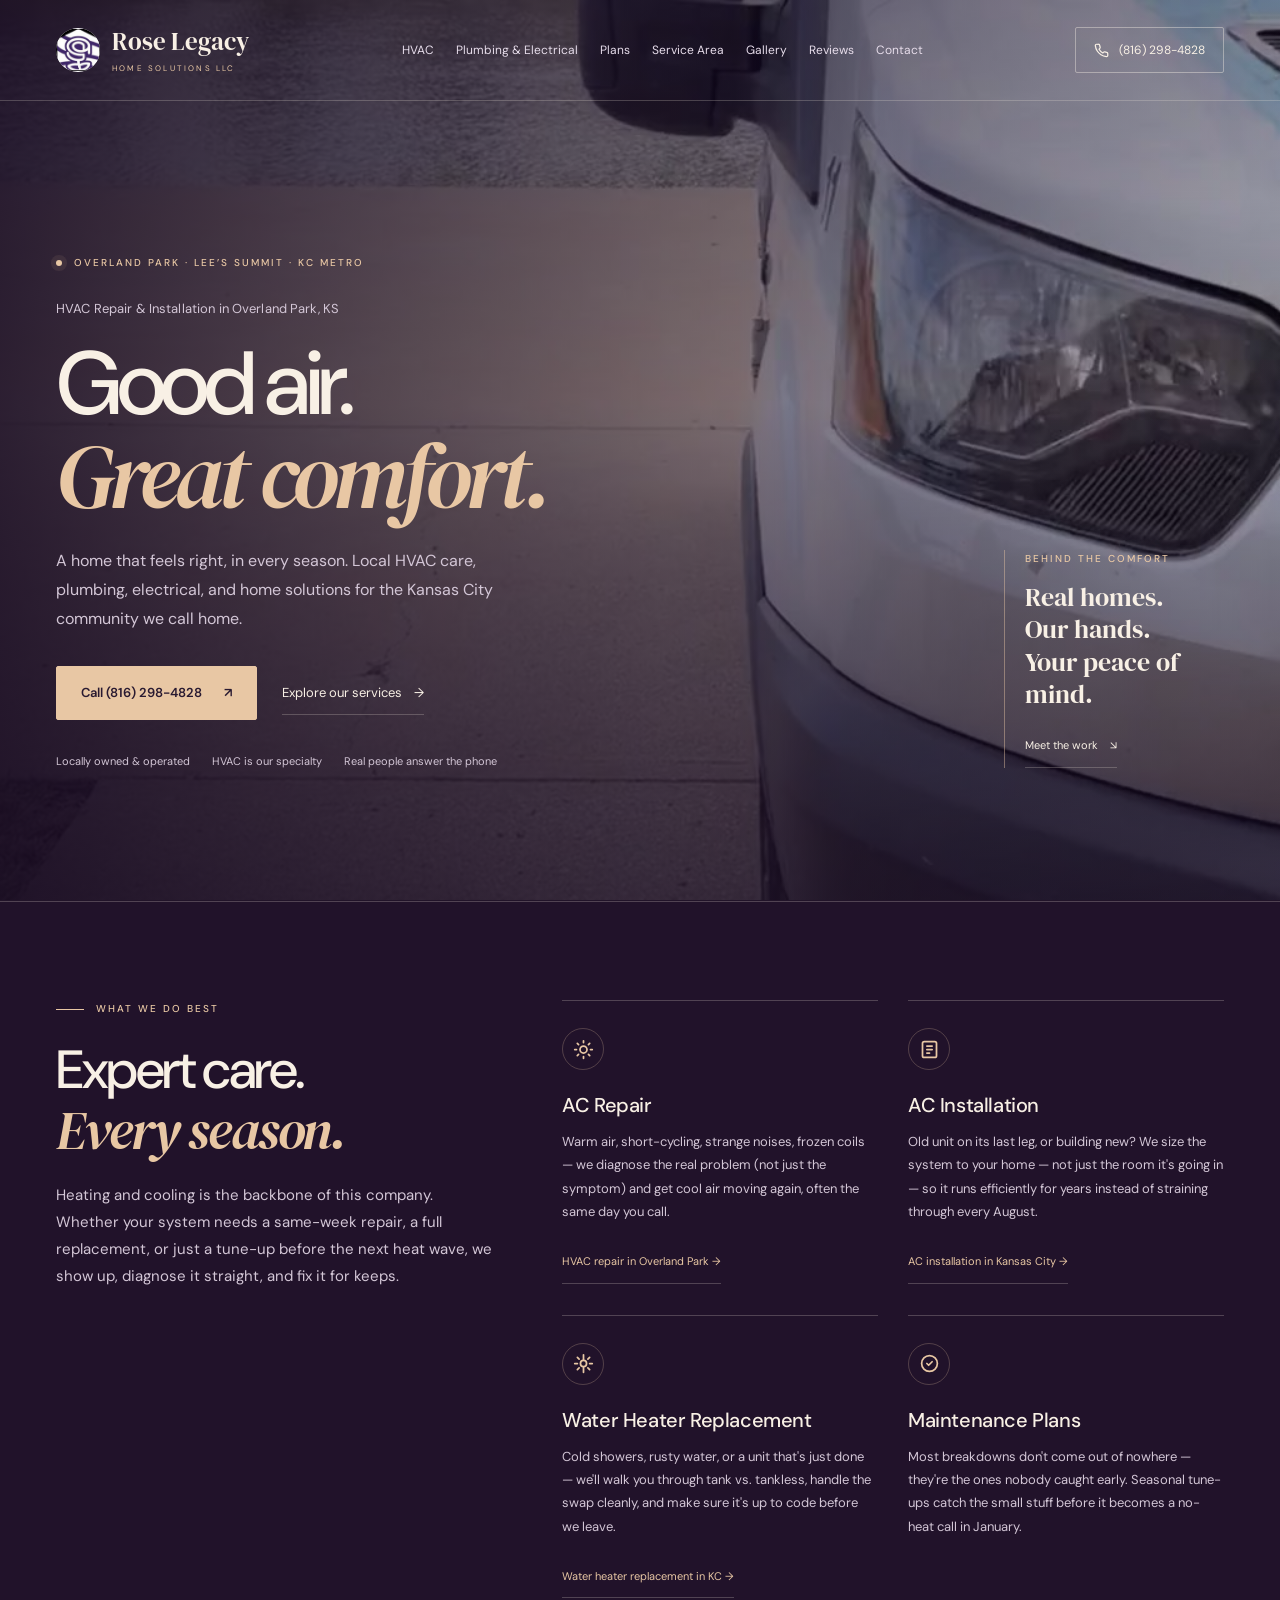
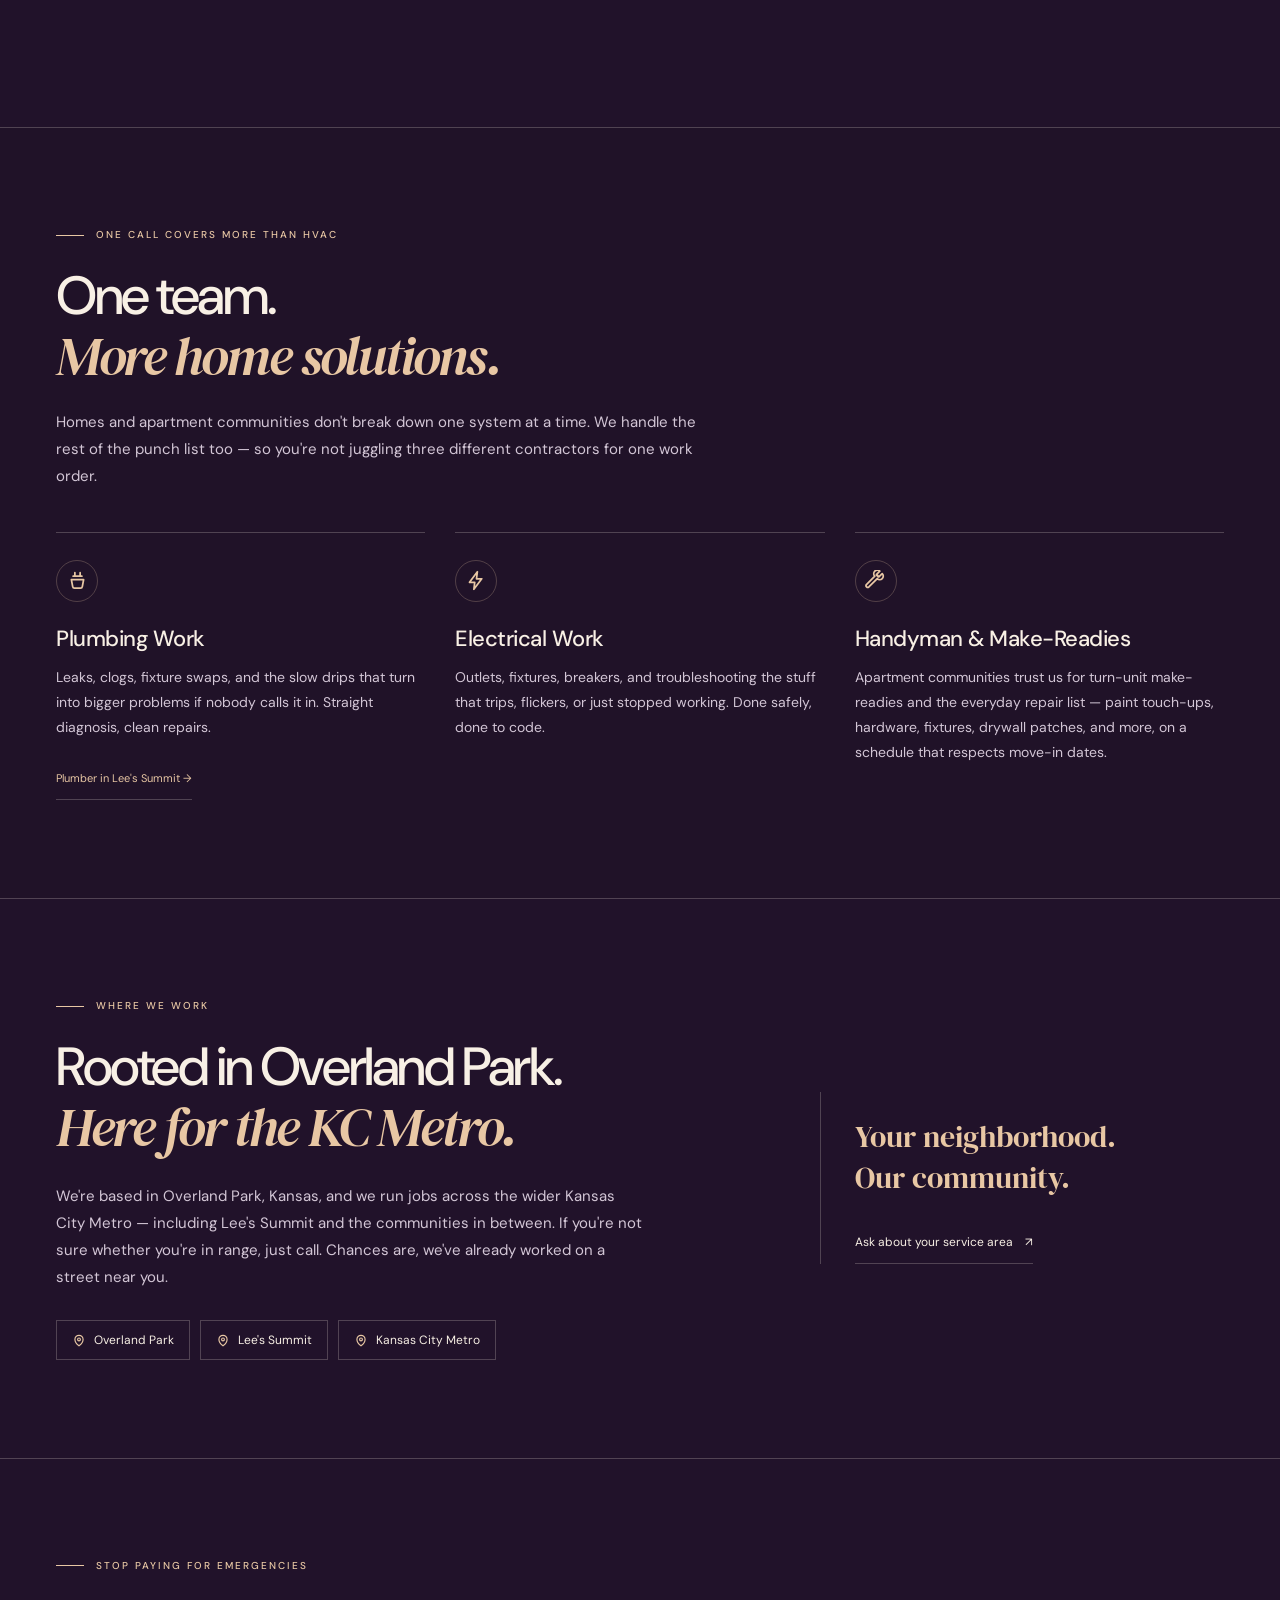
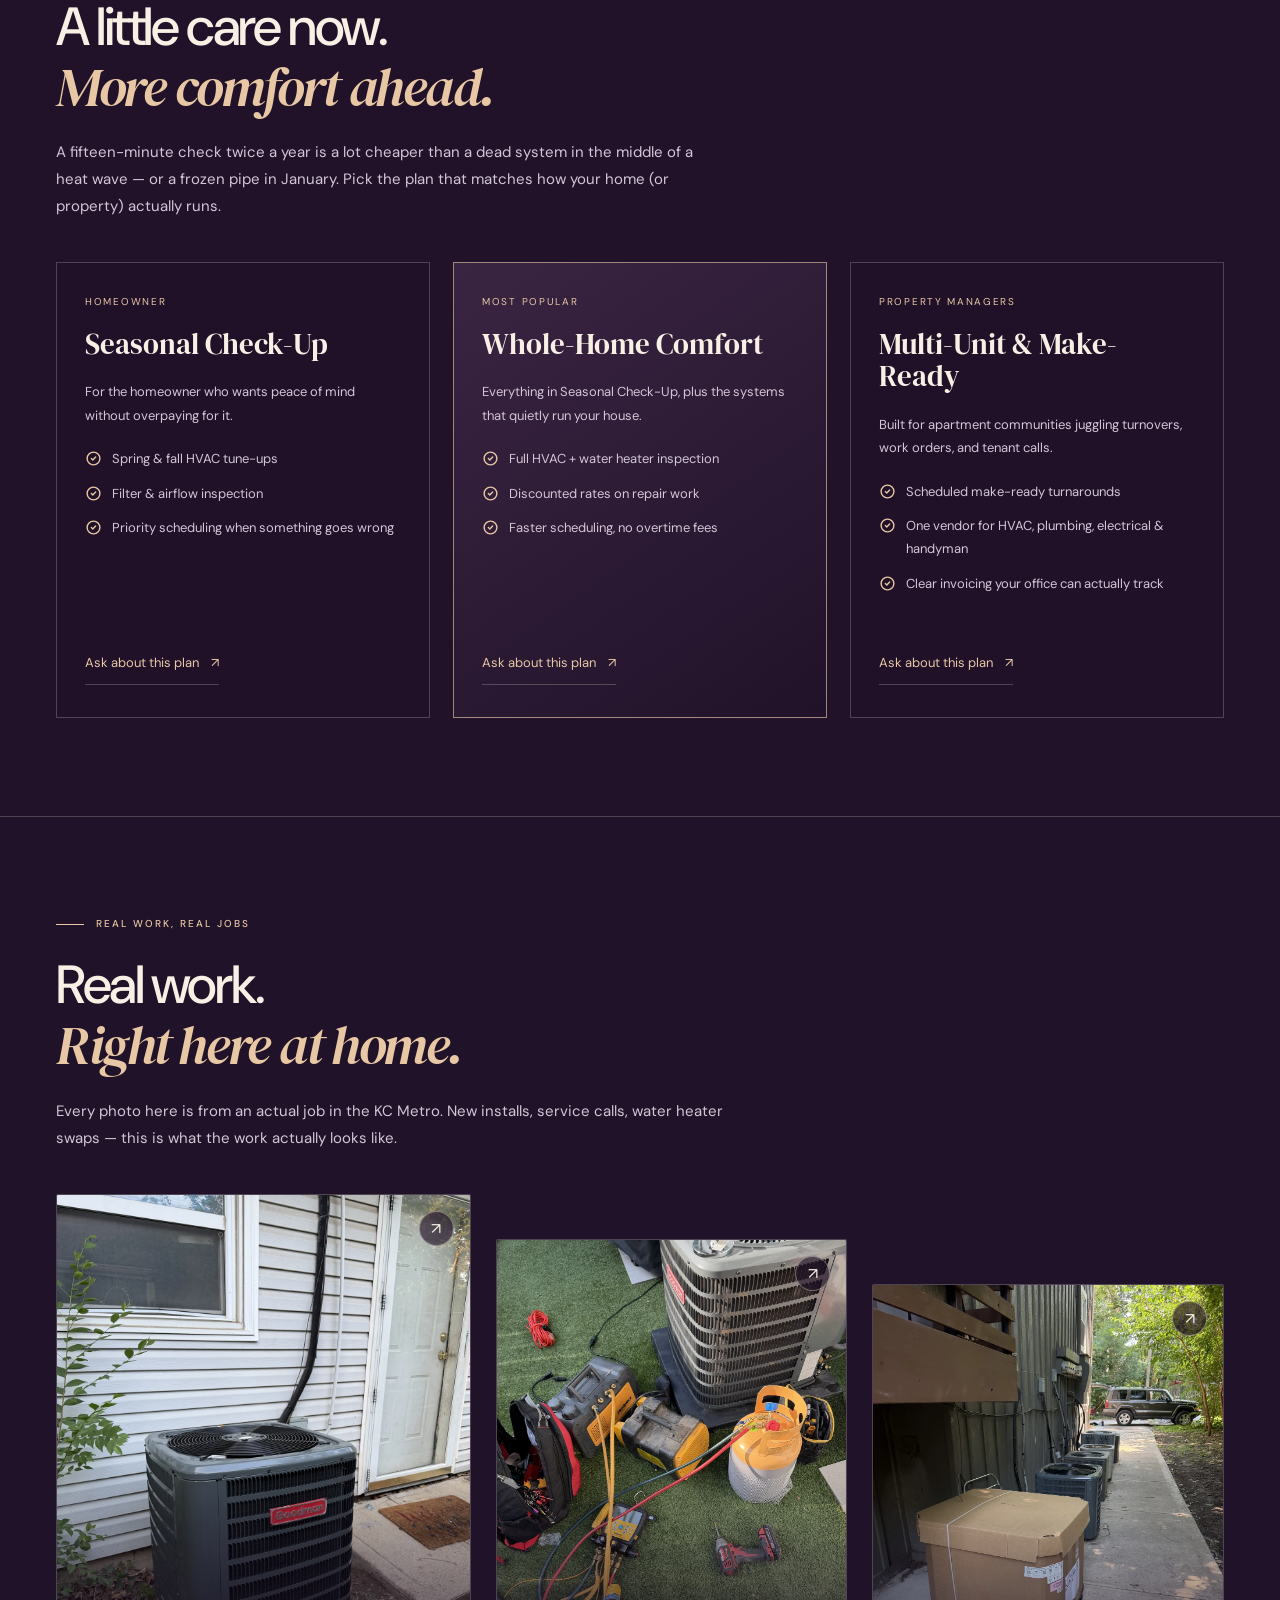
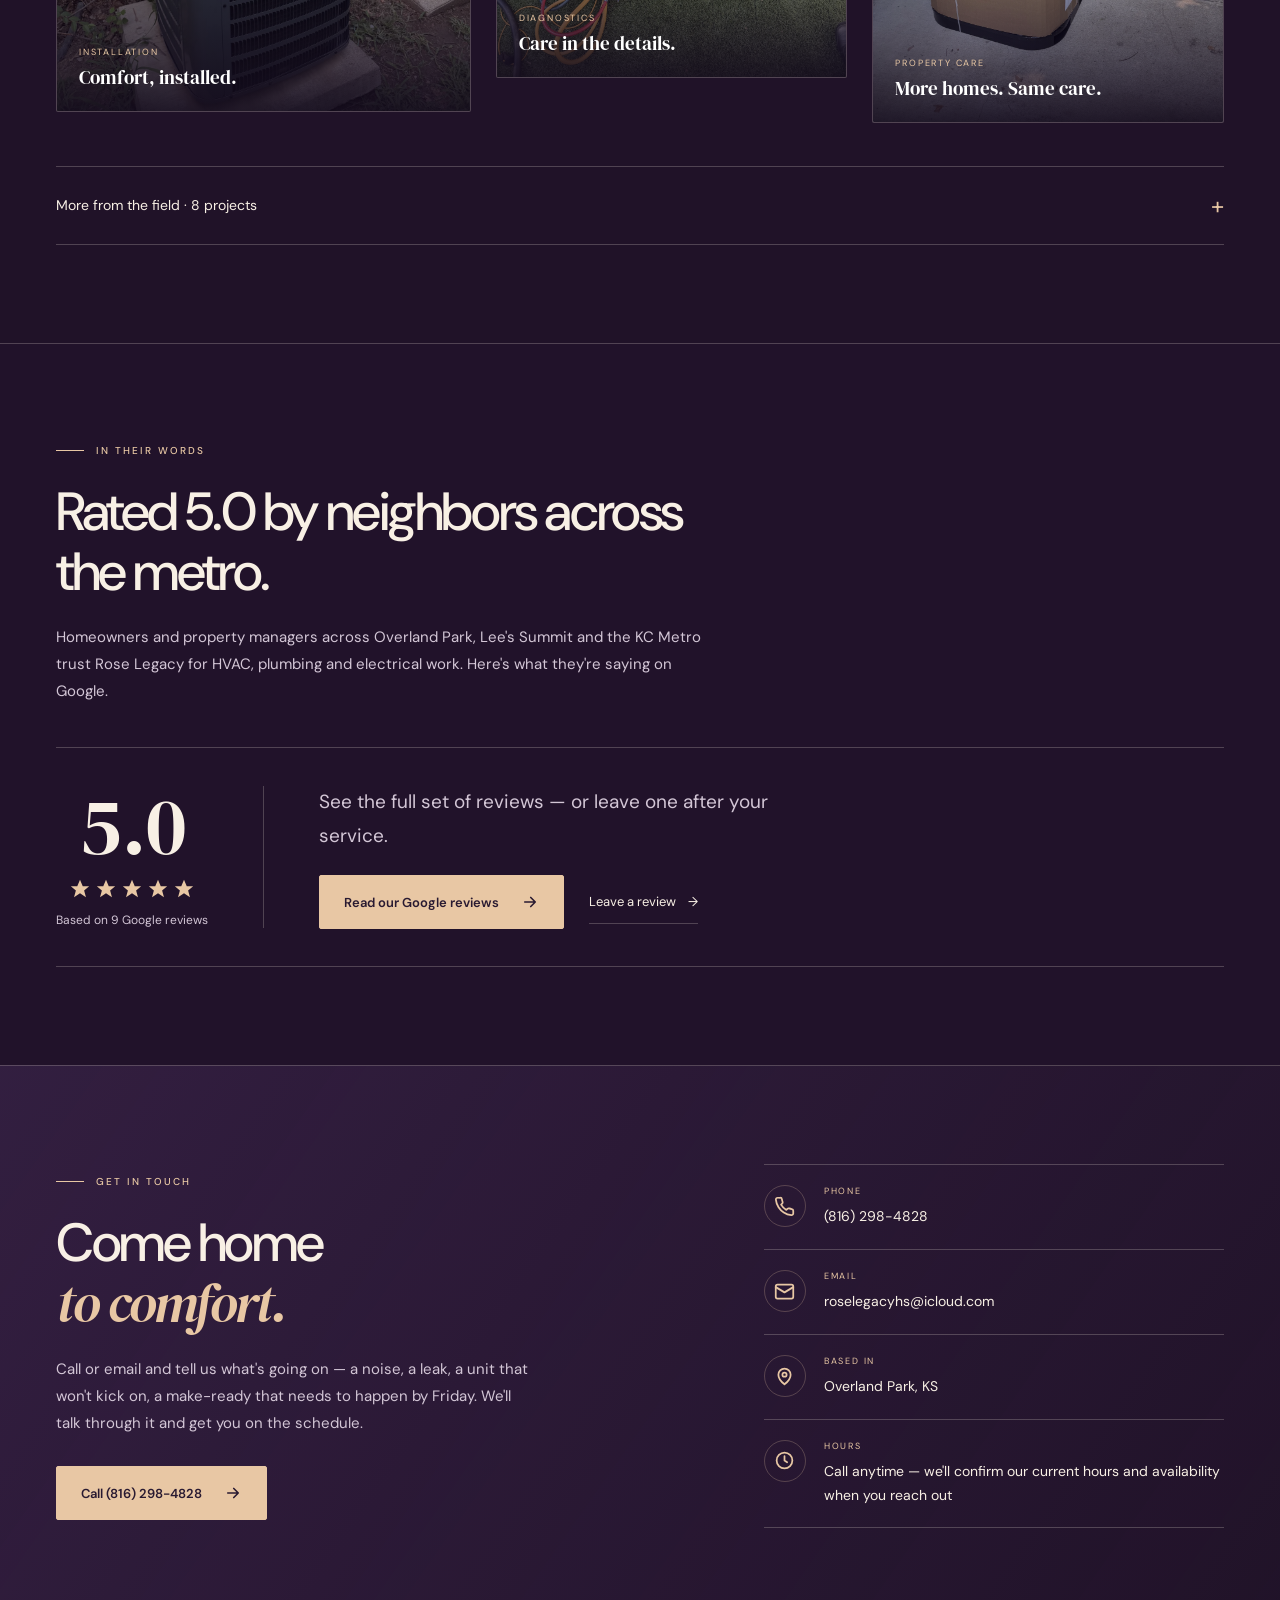
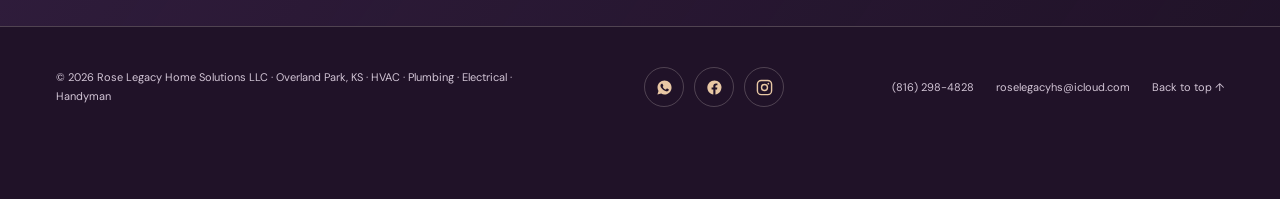
==== commit 4573178f: "Integrate cinematic design across Rose Legacy website" ====
--- a/index.html
+++ b/index.html
@@ -3,6 +3,7 @@
 <head>
 <meta charset="utf-8"/>
 <meta name="viewport" content="width=device-width, initial-scale=1"/>
+<meta name="google-site-verification" content="wVLBoTgdd4_NQJIqnuk5KeaVec1-3hJq8pyn7Z5aJFg" />
 <title>HVAC & Plumbing Overland Park | Rose Legacy Home Solutions</title>
 <meta name="description" content="Rose Legacy Home Solutions — HVAC repair & installation, plumbing, electrical and make-ready work across Overland Park, Lee's Summit & KC Metro. Call (816) 298-4828."/>
 <meta name="keywords" content="HVAC repair Overland Park, plumber Lee's Summit, water heater replacement Kansas City, electrical contractor KC Metro, handyman, AC installation, furnace repair, make-ready apartment, property maintenance Kansas City"/>
@@ -30,7 +31,7 @@
 <meta name="geo.placename" content="Overland Park, Kansas"/>
 <meta name="geo.position" content="38.9822;-94.6708"/>
 <meta name="ICBM" content="38.9822, -94.6708"/>
-<meta name="theme-color" content="#4a2080"/>
+<meta name="theme-color" content="#211329"/>
 <link rel="sitemap" type="application/xml" href="/sitemap.xml"/>
 
 <!-- Structured data: LocalBusiness (helps Google show name, phone, hours, service area) -->
@@ -98,8 +99,17 @@
 <link rel="preconnect" href="https://fonts.gstatic.com" crossorigin>
 <link href="https://fonts.googleapis.com/css2?family=DM+Serif+Display:ital@0;1&family=DM+Sans:wght@300;400;500;600;700&display=swap" rel="stylesheet">
 <link rel="stylesheet" href="/assets/styles.css"/>
+<noscript><style>.nav{flex-wrap:wrap}.nav-links{position:static;visibility:visible;opacity:1;transform:none;display:flex;width:100%;max-height:none}.menu-btn{display:none}</style></noscript>
 </head>
-<body>
+<body class="home-page">
+<a class="skip-link" href="#top">Skip to content</a>
+<div class="site-backdrop" aria-hidden="true">
+  <picture>
+    <source media="(max-aspect-ratio: 4/3)" srcset="/assets/media/roselegacy-mainvideo-poster-movil.jpg">
+    <img src="/assets/media/roselegacy-mainvideo-poster-desktop.jpg" alt="" width="1280" height="720" fetchpriority="high">
+  </picture>
+  <video id="background-video" muted loop playsinline preload="none"></video>
+</div>
 
 <header id="site-header">
   <div class="nav">
@@ -111,9 +121,9 @@
       </span>
     </a>
     <nav class="nav-links" id="primary-nav" aria-label="Primary">
-      <a href="#services">HVAC Services</a>
+      <a href="#services">HVAC</a>
       <a href="#beyond">Plumbing &amp; Electrical</a>
-      <a href="#plans">Maintenance Plans</a>
+      <a href="#plans">Plans</a>
       <a href="#area">Service Area</a>
       <a href="#gallery">Gallery</a>
       <a href="#reviews">Reviews</a>
@@ -131,85 +141,49 @@
           <svg viewBox="0 0 24 24" fill="none" stroke="currentColor" stroke-width="2" stroke-linecap="round" stroke-linejoin="round" aria-hidden="true"><rect x="2" y="2" width="20" height="20" rx="5.5"/><circle cx="12" cy="12" r="4.2"/><circle cx="17.4" cy="6.6" r="1.2" fill="currentColor" stroke="none"/></svg>
         </a>
       </div>
-      <a class="nav-call" href="tel:+18162984828">
-        <svg viewBox="0 0 24 24" fill="none" stroke="currentColor" stroke-width="2" stroke-linecap="round" stroke-linejoin="round"><path d="M22 16.92v3a2 2 0 0 1-2.18 2 19.79 19.79 0 0 1-8.63-3.07 19.5 19.5 0 0 1-6-6A19.79 19.79 0 0 1 2.12 4.18 2 2 0 0 1 4.1 2h3a2 2 0 0 1 2 1.72c.13.96.36 1.9.7 2.81a2 2 0 0 1-.45 2.11L8.09 9.91a16 16 0 0 0 6 6l1.27-1.27a2 2 0 0 1 2.11-.45c.91.34 1.85.57 2.81.7A2 2 0 0 1 22 16.92Z"/></svg>
+      <a class="nav-call" href="tel:+18162984828" aria-label="Call (816) 298-4828">
+        <svg aria-hidden="true" viewBox="0 0 24 24" fill="none" stroke="currentColor" stroke-width="2" stroke-linecap="round" stroke-linejoin="round"><path d="M22 16.92v3a2 2 0 0 1-2.18 2 19.79 19.79 0 0 1-8.63-3.07 19.5 19.5 0 0 1-6-6A19.79 19.79 0 0 1 2.12 4.18 2 2 0 0 1 4.1 2h3a2 2 0 0 1 2 1.72c.13.96.36 1.9.7 2.81a2 2 0 0 1-.45 2.11L8.09 9.91a16 16 0 0 0 6 6l1.27-1.27a2 2 0 0 1 2.11-.45c.91.34 1.85.57 2.81.7A2 2 0 0 1 22 16.92Z"/></svg>
         (816) 298-4828
       </a>
-      <button class="menu-btn" id="menu-btn" aria-label="Toggle menu" aria-expanded="false" aria-controls="primary-nav">
-        <svg class="icon-open" viewBox="0 0 24 24" fill="none" stroke="currentColor" stroke-width="2.2" stroke-linecap="round"><line x1="3" y1="6" x2="21" y2="6"/><line x1="3" y1="12" x2="21" y2="12"/><line x1="3" y1="18" x2="21" y2="18"/></svg>
-        <svg class="icon-close" viewBox="0 0 24 24" fill="none" stroke="currentColor" stroke-width="2.2" stroke-linecap="round"><line x1="6" y1="6" x2="18" y2="18"/><line x1="18" y1="6" x2="6" y2="18"/></svg>
+      <button class="menu-btn" id="menu-btn" aria-label="Open menu" aria-expanded="false" aria-controls="primary-nav">
+        <svg aria-hidden="true" class="icon-open" viewBox="0 0 24 24" fill="none" stroke="currentColor" stroke-width="2.2" stroke-linecap="round"><line x1="3" y1="6" x2="21" y2="6"/><line x1="3" y1="12" x2="21" y2="12"/><line x1="3" y1="18" x2="21" y2="18"/></svg>
+        <svg aria-hidden="true" class="icon-close" viewBox="0 0 24 24" fill="none" stroke="currentColor" stroke-width="2.2" stroke-linecap="round"><line x1="6" y1="6" x2="18" y2="18"/><line x1="18" y1="6" x2="6" y2="18"/></svg>
       </button>
     </div>
   </div>
 </header>
 
-<main id="top">
-
-  <!-- ============ HERO ============ -->
-  <section class="hero">
+<main id="top" tabindex="-1">
+
+  <section class="hero" aria-labelledby="hero-title">
     <div class="wrap hero-grid">
-      <div data-reveal>
-        <span class="eyebrow"><span class="dot"></span> Overland Park · Lee's Summit · KC Metro</span>
-        <h1><span class="hero-kicker">HVAC Repair &amp; Installation in Overland Park, KS</span>It's 97° outside and your air just quit. <em>We pick up the phone.</em></h1>
-        <p class="lede">Rose Legacy Home Solutions LLC keeps Kansas City Metro homes — and the property managers who run them — comfortable through every season. HVAC is the work we're known for. Plumbing, electrical, and handyman make-readies round out the rest, all from one crew you can actually reach.</p>
+      <div class="hero-copy">
+        <span class="eyebrow"><span class="dot"></span>Overland Park · Lee’s Summit · KC Metro</span>
+        <h1 id="hero-title"><span class="hero-kicker">HVAC Repair &amp; Installation in Overland Park, KS</span>Good air.<em>Great comfort.</em></h1>
+        <p class="lede">A home that feels right, in every season. Local HVAC care, plumbing, electrical, and home solutions for the Kansas City community we call home.</p>
         <div class="hero-actions">
-          <a class="btn-primary" href="tel:+18162984828">
-            Call (816) 298-4828
-            <svg viewBox="0 0 24 24" fill="none" stroke="currentColor" stroke-width="2.2" stroke-linecap="round" stroke-linejoin="round"><path d="M5 12h14M13 6l6 6-6 6"/></svg>
-          </a>
-          <a class="text-link" href="#services">See what we fix <span aria-hidden="true">→</span></a>
-        </div>
-        <div class="hero-strip">
-          <span><svg viewBox="0 0 24 24" fill="none" stroke="currentColor" stroke-width="2" stroke-linecap="round" stroke-linejoin="round"><path d="M9 12l2 2 4-4"/><circle cx="12" cy="12" r="9"/></svg> Locally owned &amp; operated</span>
-          <span><svg viewBox="0 0 24 24" fill="none" stroke="currentColor" stroke-width="2" stroke-linecap="round" stroke-linejoin="round"><path d="M12 2l3 7h7l-5.5 4.5L18.5 21 12 16.5 5.5 21l2-7.5L2 9h7z"/></svg> HVAC is our specialty</span>
-          <span><svg viewBox="0 0 24 24" fill="none" stroke="currentColor" stroke-width="2" stroke-linecap="round" stroke-linejoin="round"><circle cx="12" cy="12" r="9"/><path d="M12 7v5l3 2"/></svg> Real people answer the phone</span>
-        </div>
-      </div>
-
-      <div class="hero-visual" data-reveal>
-        <div class="float-card fc1">
-          <svg viewBox="0 0 24 24" fill="none" stroke="currentColor" stroke-width="2" stroke-linecap="round" stroke-linejoin="round"><path d="M12 2v2M12 20v2M4.93 4.93l1.41 1.41M17.66 17.66l1.41 1.41M2 12h2M20 12h2M6.34 17.66l-1.41 1.41M19.07 4.93l-1.41 1.41"/><circle cx="12" cy="12" r="4"/></svg>
-          AC tune-ups before the heat hits
-        </div>
-        <div class="float-card fc2">
-          <svg viewBox="0 0 24 24" fill="none" stroke="currentColor" stroke-width="2" stroke-linecap="round" stroke-linejoin="round"><path d="M12 22s7-5.4 7-11a7 7 0 1 0-14 0c0 5.6 7 11 7 11Z"/><circle cx="12" cy="11" r="2.4"/></svg>
-          Serving Overland Park &amp; Lee's Summit
-        </div>
-        <div class="gauge-wrap">
-          <svg viewBox="0 0 340 340" width="100%" height="100%" aria-hidden="true">
-            <g class="gauge-ring">
-              <circle cx="170" cy="170" r="150" fill="none" stroke="#efe9f8" stroke-width="2" stroke-dasharray="2 10"/>
-            </g>
-            <g class="gauge-ring alt">
-              <circle cx="170" cy="170" r="128" fill="none" stroke="#e3a06f" stroke-opacity=".35" stroke-width="1.4" stroke-dasharray="1 9"/>
-            </g>
-            <circle cx="170" cy="170" r="104" fill="#ffffff" stroke="#e3defa" stroke-width="1.5"/>
-            <path d="M86 170a84 84 0 0 1 168 0" fill="none" stroke="#efe9f8" stroke-width="10" stroke-linecap="round"/>
-            <path class="gauge-spark" d="M86 170a84 84 0 0 1 60-80" fill="none" stroke="#c1693f" stroke-width="10" stroke-linecap="round"/>
-            <path class="gauge-spark" d="M226 170a84 84 0 0 1-22 56" fill="none" stroke="#4a2080" stroke-width="10" stroke-linecap="round" style="animation-delay:1.4s;"/>
-            <line class="gauge-needle" x1="170" y1="170" x2="170" y2="106" stroke="#341760" stroke-width="4" stroke-linecap="round"/>
-            <circle cx="170" cy="170" r="7" fill="#341760"/>
-            <text x="170" y="200" text-anchor="middle" class="gauge-temp">72°</text>
-            <text x="170" y="222" text-anchor="middle" class="gauge-label">PERFECTLY COMFORTABLE</text>
-          </svg>
-        </div>
-      </div>
+          <a class="btn-primary" href="tel:+18162984828">Call (816) 298-4828 <span aria-hidden="true">↗</span></a>
+          <a class="text-link" href="#services">Explore our services <span aria-hidden="true">→</span></a>
+        </div>
+        <div class="hero-strip"><span>Locally owned &amp; operated</span><span>HVAC is our specialty</span><span>Real people answer the phone</span></div>
+      </div>
+      <aside class="hero-note"><span class="eyebrow">Behind the comfort</span><p>Real homes.<br>Our hands.<br>Your peace of mind.</p><a class="text-link" href="#gallery">Meet the work <span aria-hidden="true">↘</span></a></aside>
     </div>
   </section>
 
   <!-- ============ HVAC SERVICES (the strong service) ============ -->
   <section id="services">
     <div class="wrap hvac-band">
-      <div style="padding:64px 48px;">
+      <div class="hvac-layout">
         <div class="section-head" data-reveal>
           <span class="kicker">What we do best</span>
-          <h2>HVAC, done right — the first time.</h2>
+          <h2>Expert care.<em>Every season.</em></h2>
           <p>Heating and cooling is the backbone of this company. Whether your system needs a same-week repair, a full replacement, or just a tune-up before the next heat wave, we show up, diagnose it straight, and fix it for keeps.</p>
         </div>
         <div class="hvac-grid" data-reveal="stagger">
           <div class="hvac-card">
             <div class="icon">
-              <svg viewBox="0 0 24 24" fill="none" stroke="currentColor" stroke-width="2" stroke-linecap="round" stroke-linejoin="round"><path d="M12 2v2M12 20v2M4.93 4.93l1.41 1.41M17.66 17.66l1.41 1.41M2 12h2M20 12h2M6.34 17.66l-1.41 1.41M19.07 4.93l-1.41 1.41"/><circle cx="12" cy="12" r="4"/></svg>
+              <svg aria-hidden="true" viewBox="0 0 24 24" fill="none" stroke="currentColor" stroke-width="2" stroke-linecap="round" stroke-linejoin="round"><path d="M12 2v2M12 20v2M4.93 4.93l1.41 1.41M17.66 17.66l1.41 1.41M2 12h2M20 12h2M6.34 17.66l-1.41 1.41M19.07 4.93l-1.41 1.41"/><circle cx="12" cy="12" r="4"/></svg>
             </div>
             <h3>AC Repair</h3>
             <p>Warm air, short-cycling, strange noises, frozen coils — we diagnose the real problem (not just the symptom) and get cool air moving again, often the same day you call.</p>
@@ -217,7 +191,7 @@
           </div>
           <div class="hvac-card">
             <div class="icon">
-              <svg viewBox="0 0 24 24" fill="none" stroke="currentColor" stroke-width="2" stroke-linecap="round" stroke-linejoin="round"><rect x="4" y="3" width="16" height="18" rx="2"/><path d="M9 8h6M9 12h6M9 16h3"/></svg>
+              <svg aria-hidden="true" viewBox="0 0 24 24" fill="none" stroke="currentColor" stroke-width="2" stroke-linecap="round" stroke-linejoin="round"><rect x="4" y="3" width="16" height="18" rx="2"/><path d="M9 8h6M9 12h6M9 16h3"/></svg>
             </div>
             <h3>AC Installation</h3>
             <p>Old unit on its last leg, or building new? We size the system to your home — not just the room it's going in — so it runs efficiently for years instead of straining through every August.</p>
@@ -225,7 +199,7 @@
           </div>
           <div class="hvac-card">
             <div class="icon">
-              <svg viewBox="0 0 24 24" fill="none" stroke="currentColor" stroke-width="2" stroke-linecap="round" stroke-linejoin="round"><path d="M12 2v6M12 22v-6M5 12H2M22 12h-3M7 7l-2-2M19 19l-2-2M7 17l-2 2M19 5l-2 2"/><circle cx="12" cy="12" r="3.5"/></svg>
+              <svg aria-hidden="true" viewBox="0 0 24 24" fill="none" stroke="currentColor" stroke-width="2" stroke-linecap="round" stroke-linejoin="round"><path d="M12 2v6M12 22v-6M5 12H2M22 12h-3M7 7l-2-2M19 19l-2-2M7 17l-2 2M19 5l-2 2"/><circle cx="12" cy="12" r="3.5"/></svg>
             </div>
             <h3>Water Heater Replacement</h3>
             <p>Cold showers, rusty water, or a unit that's just done — we'll walk you through tank vs. tankless, handle the swap cleanly, and make sure it's up to code before we leave.</p>
@@ -233,7 +207,7 @@
           </div>
           <div class="hvac-card">
             <div class="icon">
-              <svg viewBox="0 0 24 24" fill="none" stroke="currentColor" stroke-width="2" stroke-linecap="round" stroke-linejoin="round"><path d="M9 12l2 2 4-4"/><circle cx="12" cy="12" r="9"/></svg>
+              <svg aria-hidden="true" viewBox="0 0 24 24" fill="none" stroke="currentColor" stroke-width="2" stroke-linecap="round" stroke-linejoin="round"><path d="M9 12l2 2 4-4"/><circle cx="12" cy="12" r="9"/></svg>
             </div>
             <h3>Maintenance Plans</h3>
             <p>Most breakdowns don't come out of nowhere — they're the ones nobody caught early. Seasonal tune-ups catch the small stuff before it becomes a no-heat call in January.</p>
@@ -248,21 +222,21 @@
     <div class="wrap">
       <div class="section-head" data-reveal>
         <span class="kicker">One call covers more than HVAC</span>
-        <h2>Plumbing, electrical, and the jobs that don't fit a neat category.</h2>
+        <h2>One team.<em>More home solutions.</em></h2>
         <p>Homes and apartment communities don't break down one system at a time. We handle the rest of the punch list too — so you're not juggling three different contractors for one work order.</p>
       </div>
       <div class="beyond-grid" data-reveal="stagger">
         <div class="beyond-card">
-          <div class="icon"><svg viewBox="0 0 24 24" fill="none" stroke="currentColor" stroke-width="2" stroke-linecap="round" stroke-linejoin="round"><path d="M7 7h10M9 3v4M15 3v4M5 11h14l-1.5 8a2 2 0 0 1-2 1.7H8.5a2 2 0 0 1-2-1.7L5 11Z"/></svg></div>
-          <div><h4>Plumbing Work</h4><p>Leaks, clogs, fixture swaps, and the slow drips that turn into bigger problems if nobody calls it in. Straight diagnosis, clean repairs.</p><a class="card-link" href="/plumbing-lees-summit">Plumber in Lee's Summit →</a></div>
+          <div class="icon"><svg aria-hidden="true" viewBox="0 0 24 24" fill="none" stroke="currentColor" stroke-width="2" stroke-linecap="round" stroke-linejoin="round"><path d="M7 7h10M9 3v4M15 3v4M5 11h14l-1.5 8a2 2 0 0 1-2 1.7H8.5a2 2 0 0 1-2-1.7L5 11Z"/></svg></div>
+          <div><h3>Plumbing Work</h3><p>Leaks, clogs, fixture swaps, and the slow drips that turn into bigger problems if nobody calls it in. Straight diagnosis, clean repairs.</p><a class="card-link" href="/plumbing-lees-summit">Plumber in Lee's Summit →</a></div>
         </div>
         <div class="beyond-card">
-          <div class="icon"><svg viewBox="0 0 24 24" fill="none" stroke="currentColor" stroke-width="2" stroke-linecap="round" stroke-linejoin="round"><path d="M13 2 4 14h6l-1 8 9-12h-6l1-8z"/></svg></div>
-          <div><h4>Electrical Work</h4><p>Outlets, fixtures, breakers, and troubleshooting the stuff that trips, flickers, or just stopped working. Done safely, done to code.</p></div>
+          <div class="icon"><svg aria-hidden="true" viewBox="0 0 24 24" fill="none" stroke="currentColor" stroke-width="2" stroke-linecap="round" stroke-linejoin="round"><path d="M13 2 4 14h6l-1 8 9-12h-6l1-8z"/></svg></div>
+          <div><h3>Electrical Work</h3><p>Outlets, fixtures, breakers, and troubleshooting the stuff that trips, flickers, or just stopped working. Done safely, done to code.</p></div>
         </div>
         <div class="beyond-card">
-          <div class="icon"><svg viewBox="0 0 24 24" fill="none" stroke="currentColor" stroke-width="2" stroke-linecap="round" stroke-linejoin="round"><path d="M14.7 6.3a1 1 0 0 0 1.4 1.4l3.6-3.6a4 4 0 0 1-5.7 5.7L4.4 19.4a2 2 0 0 1-2.8-2.8L11.2 7a4 4 0 0 1 5.7-5.7l-3.6 3.6a1 1 0 0 0 1.4 1.4Z"/></svg></div>
-          <div><h4>Handyman &amp; Make-Readies</h4><p>Apartment communities trust us for turn-unit make-readies and the everyday repair list — paint touch-ups, hardware, fixtures, drywall patches, and more, on a schedule that respects move-in dates.</p></div>
+          <div class="icon"><svg aria-hidden="true" viewBox="0 0 24 24" fill="none" stroke="currentColor" stroke-width="2" stroke-linecap="round" stroke-linejoin="round"><path d="M14.7 6.3a1 1 0 0 0 1.4 1.4l3.6-3.6a4 4 0 0 1-5.7 5.7L4.4 19.4a2 2 0 0 1-2.8-2.8L11.2 7a4 4 0 0 1 5.7-5.7l-3.6 3.6a1 1 0 0 0 1.4 1.4Z"/></svg></div>
+          <div><h3>Handyman &amp; Make-Readies</h3><p>Apartment communities trust us for turn-unit make-readies and the everyday repair list — paint touch-ups, hardware, fixtures, drywall patches, and more, on a schedule that respects move-in dates.</p></div>
         </div>
       </div>
     </div>
@@ -275,33 +249,15 @@
         <div class="area-inner">
           <div>
             <span class="kicker">Where we work</span>
-            <h2>Rooted in Overland Park. Running across the KC Metro.</h2>
+            <h2>Rooted in Overland Park.<em>Here for the KC Metro.</em></h2>
             <p>We're based in Overland Park, Kansas, and we run jobs across the wider Kansas City Metro — including Lee's Summit and the communities in between. If you're not sure whether you're in range, just call. Chances are, we've already worked on a street near you.</p>
             <div class="city-list">
-              <span class="city-pill"><svg viewBox="0 0 24 24" fill="none" stroke="currentColor" stroke-width="2" stroke-linecap="round" stroke-linejoin="round"><path d="M12 22s7-5.4 7-11a7 7 0 1 0-14 0c0 5.6 7 11 7 11Z"/><circle cx="12" cy="11" r="2.4"/></svg> Overland Park</span>
-              <span class="city-pill"><svg viewBox="0 0 24 24" fill="none" stroke="currentColor" stroke-width="2" stroke-linecap="round" stroke-linejoin="round"><path d="M12 22s7-5.4 7-11a7 7 0 1 0-14 0c0 5.6 7 11 7 11Z"/><circle cx="12" cy="11" r="2.4"/></svg> Lee's Summit</span>
-              <span class="city-pill"><svg viewBox="0 0 24 24" fill="none" stroke="currentColor" stroke-width="2" stroke-linecap="round" stroke-linejoin="round"><path d="M12 22s7-5.4 7-11a7 7 0 1 0-14 0c0 5.6 7 11 7 11Z"/><circle cx="12" cy="11" r="2.4"/></svg> Kansas City Metro</span>
-            </div>
-          </div>
-          <div class="radar">
-            <svg viewBox="0 0 340 340" width="100%" height="100%" aria-hidden="true">
-              <circle class="radar-ring" cx="170" cy="170" r="60"/>
-              <circle class="radar-ring" cx="170" cy="170" r="105"/>
-              <circle class="radar-ring" cx="170" cy="170" r="150"/>
-              <g class="radar-sweep">
-                <path d="M170 170 L170 20 A150 150 0 0 1 276 64 Z" fill="url(#sweepGrad)"/>
-              </g>
-              <circle class="radar-pin" cx="170" cy="170" r="6" fill="#e3a06f"/>
-              <circle class="radar-pin p2" cx="225" cy="120" r="5" fill="#ffffff"/>
-              <circle class="radar-pin p3" cx="120" cy="225" r="5" fill="#ffffff"/>
-              <defs>
-                <radialGradient id="sweepGrad" cx="0" cy="0" r="1" gradientUnits="userSpaceOnUse" gradientTransform="translate(170 170) rotate(45) scale(150)">
-                  <stop stop-color="#e3a06f" stop-opacity=".5"/>
-                  <stop offset="1" stop-color="#e3a06f" stop-opacity="0"/>
-                </radialGradient>
-              </defs>
-            </svg>
-          </div>
+              <span class="city-pill"><svg aria-hidden="true" viewBox="0 0 24 24" fill="none" stroke="currentColor" stroke-width="2" stroke-linecap="round" stroke-linejoin="round"><path d="M12 22s7-5.4 7-11a7 7 0 1 0-14 0c0 5.6 7 11 7 11Z"/><circle cx="12" cy="11" r="2.4"/></svg> Overland Park</span>
+              <span class="city-pill"><svg aria-hidden="true" viewBox="0 0 24 24" fill="none" stroke="currentColor" stroke-width="2" stroke-linecap="round" stroke-linejoin="round"><path d="M12 22s7-5.4 7-11a7 7 0 1 0-14 0c0 5.6 7 11 7 11Z"/><circle cx="12" cy="11" r="2.4"/></svg> Lee's Summit</span>
+              <span class="city-pill"><svg aria-hidden="true" viewBox="0 0 24 24" fill="none" stroke="currentColor" stroke-width="2" stroke-linecap="round" stroke-linejoin="round"><path d="M12 22s7-5.4 7-11a7 7 0 1 0-14 0c0 5.6 7 11 7 11Z"/><circle cx="12" cy="11" r="2.4"/></svg> Kansas City Metro</span>
+            </div>
+          </div>
+          <aside class="area-note"><p>Your neighborhood.<br>Our community.</p><a class="text-link" href="tel:+18162984828">Ask about your service area <span aria-hidden="true">↗</span></a></aside>
         </div>
       </div>
     </div>
@@ -312,7 +268,7 @@
     <div class="wrap">
       <div class="section-head" data-reveal>
         <span class="kicker">Stop paying for emergencies</span>
-        <h2>Maintenance plans that catch problems before they catch you.</h2>
+        <h2>A little care now.<em>More comfort ahead.</em></h2>
         <p>A fifteen-minute check twice a year is a lot cheaper than a dead system in the middle of a heat wave — or a frozen pipe in January. Pick the plan that matches how your home (or property) actually runs.</p>
       </div>
       <div class="plans-grid" data-reveal="stagger">
@@ -321,30 +277,33 @@
           <h3>Seasonal Check-Up</h3>
           <p>For the homeowner who wants peace of mind without overpaying for it.</p>
           <ul>
-            <li><svg viewBox="0 0 24 24" fill="none" stroke="currentColor" stroke-width="2" stroke-linecap="round" stroke-linejoin="round"><path d="M9 12l2 2 4-4"/><circle cx="12" cy="12" r="9"/></svg> Spring &amp; fall HVAC tune-ups</li>
-            <li><svg viewBox="0 0 24 24" fill="none" stroke="currentColor" stroke-width="2" stroke-linecap="round" stroke-linejoin="round"><path d="M9 12l2 2 4-4"/><circle cx="12" cy="12" r="9"/></svg> Filter &amp; airflow inspection</li>
-            <li><svg viewBox="0 0 24 24" fill="none" stroke="currentColor" stroke-width="2" stroke-linecap="round" stroke-linejoin="round"><path d="M9 12l2 2 4-4"/><circle cx="12" cy="12" r="9"/></svg> Priority scheduling when something goes wrong</li>
+            <li><svg aria-hidden="true" viewBox="0 0 24 24" fill="none" stroke="currentColor" stroke-width="2" stroke-linecap="round" stroke-linejoin="round"><path d="M9 12l2 2 4-4"/><circle cx="12" cy="12" r="9"/></svg> Spring &amp; fall HVAC tune-ups</li>
+            <li><svg aria-hidden="true" viewBox="0 0 24 24" fill="none" stroke="currentColor" stroke-width="2" stroke-linecap="round" stroke-linejoin="round"><path d="M9 12l2 2 4-4"/><circle cx="12" cy="12" r="9"/></svg> Filter &amp; airflow inspection</li>
+            <li><svg aria-hidden="true" viewBox="0 0 24 24" fill="none" stroke="currentColor" stroke-width="2" stroke-linecap="round" stroke-linejoin="round"><path d="M9 12l2 2 4-4"/><circle cx="12" cy="12" r="9"/></svg> Priority scheduling when something goes wrong</li>
           </ul>
+          <a class="text-link" href="#contact">Ask about this plan <span aria-hidden="true">↗</span></a>
         </div>
         <div class="plan-card featured">
           <span class="plan-tag">Most popular</span>
           <h3>Whole-Home Comfort</h3>
           <p>Everything in Seasonal Check-Up, plus the systems that quietly run your house.</p>
           <ul>
-            <li><svg viewBox="0 0 24 24" fill="none" stroke="currentColor" stroke-width="2" stroke-linecap="round" stroke-linejoin="round"><path d="M9 12l2 2 4-4"/><circle cx="12" cy="12" r="9"/></svg> Full HVAC + water heater inspection</li>
-            <li><svg viewBox="0 0 24 24" fill="none" stroke="currentColor" stroke-width="2" stroke-linecap="round" stroke-linejoin="round"><path d="M9 12l2 2 4-4"/><circle cx="12" cy="12" r="9"/></svg> Discounted rates on repair work</li>
-            <li><svg viewBox="0 0 24 24" fill="none" stroke="currentColor" stroke-width="2" stroke-linecap="round" stroke-linejoin="round"><path d="M9 12l2 2 4-4"/><circle cx="12" cy="12" r="9"/></svg> Faster scheduling, no overtime fees</li>
+            <li><svg aria-hidden="true" viewBox="0 0 24 24" fill="none" stroke="currentColor" stroke-width="2" stroke-linecap="round" stroke-linejoin="round"><path d="M9 12l2 2 4-4"/><circle cx="12" cy="12" r="9"/></svg> Full HVAC + water heater inspection</li>
+            <li><svg aria-hidden="true" viewBox="0 0 24 24" fill="none" stroke="currentColor" stroke-width="2" stroke-linecap="round" stroke-linejoin="round"><path d="M9 12l2 2 4-4"/><circle cx="12" cy="12" r="9"/></svg> Discounted rates on repair work</li>
+            <li><svg aria-hidden="true" viewBox="0 0 24 24" fill="none" stroke="currentColor" stroke-width="2" stroke-linecap="round" stroke-linejoin="round"><path d="M9 12l2 2 4-4"/><circle cx="12" cy="12" r="9"/></svg> Faster scheduling, no overtime fees</li>
           </ul>
+          <a class="text-link" href="#contact">Ask about this plan <span aria-hidden="true">↗</span></a>
         </div>
         <div class="plan-card">
           <span class="plan-tag">Property managers</span>
           <h3>Multi-Unit &amp; Make-Ready</h3>
           <p>Built for apartment communities juggling turnovers, work orders, and tenant calls.</p>
           <ul>
-            <li><svg viewBox="0 0 24 24" fill="none" stroke="currentColor" stroke-width="2" stroke-linecap="round" stroke-linejoin="round"><path d="M9 12l2 2 4-4"/><circle cx="12" cy="12" r="9"/></svg> Scheduled make-ready turnarounds</li>
-            <li><svg viewBox="0 0 24 24" fill="none" stroke="currentColor" stroke-width="2" stroke-linecap="round" stroke-linejoin="round"><path d="M9 12l2 2 4-4"/><circle cx="12" cy="12" r="9"/></svg> One vendor for HVAC, plumbing, electrical &amp; handyman</li>
-            <li><svg viewBox="0 0 24 24" fill="none" stroke="currentColor" stroke-width="2" stroke-linecap="round" stroke-linejoin="round"><path d="M9 12l2 2 4-4"/><circle cx="12" cy="12" r="9"/></svg> Clear invoicing your office can actually track</li>
+            <li><svg aria-hidden="true" viewBox="0 0 24 24" fill="none" stroke="currentColor" stroke-width="2" stroke-linecap="round" stroke-linejoin="round"><path d="M9 12l2 2 4-4"/><circle cx="12" cy="12" r="9"/></svg> Scheduled make-ready turnarounds</li>
+            <li><svg aria-hidden="true" viewBox="0 0 24 24" fill="none" stroke="currentColor" stroke-width="2" stroke-linecap="round" stroke-linejoin="round"><path d="M9 12l2 2 4-4"/><circle cx="12" cy="12" r="9"/></svg> One vendor for HVAC, plumbing, electrical &amp; handyman</li>
+            <li><svg aria-hidden="true" viewBox="0 0 24 24" fill="none" stroke="currentColor" stroke-width="2" stroke-linecap="round" stroke-linejoin="round"><path d="M9 12l2 2 4-4"/><circle cx="12" cy="12" r="9"/></svg> Clear invoicing your office can actually track</li>
           </ul>
+          <a class="text-link" href="#contact">Ask about this plan <span aria-hidden="true">↗</span></a>
         </div>
       </div>
     </div>
@@ -355,102 +314,105 @@
     <div class="wrap">
       <div class="section-head" data-reveal>
         <span class="kicker">Real work, real jobs</span>
-        <h2>From the field — no stock photos, no staging.</h2>
+        <h2>Real work.<em>Right here at home.</em></h2>
         <p>Every photo here is from an actual job in the KC Metro. New installs, service calls, water heater swaps — this is what the work actually looks like.</p>
       </div>
 
-      <div class="gallery-grid" data-reveal="stagger">
-
-        <div class="gallery-item gi-1" data-img="photos/IMG_9156.jpg" data-tag="Our Team" data-label="Rose Legacy on the job, KC Metro">
+      <div class="featured-gallery">
+<button type="button" class="gallery-item" data-img="/assets/media/instalacion-ac-residencial.webp" data-tag="Installation" data-label="Comfort, installed." aria-label="View photo: Goodman air conditioning installation beside a home"><img src="/assets/media/instalacion-ac-residencial.webp" alt="Goodman air conditioning installation beside a home" width="1200" height="1600" loading="lazy" decoding="async"><span class="g-zoom" aria-hidden="true">↗</span><span class="g-panel"><span class="g-tag">Installation</span><span class="g-label">Comfort, installed.</span></span></button>
+<button type="button" class="gallery-item" data-img="/assets/media/diagnostico-hvac-herramientas.webp" data-tag="Diagnostics" data-label="Care in the details." aria-label="View photo: HVAC gauges and tools alongside an air conditioning unit"><img src="/assets/media/diagnostico-hvac-herramientas.webp" alt="HVAC gauges and tools alongside an air conditioning unit" width="1200" height="1600" loading="lazy" decoding="async"><span class="g-zoom" aria-hidden="true">↗</span><span class="g-panel"><span class="g-tag">Diagnostics</span><span class="g-label">Care in the details.</span></span></button>
+<button type="button" class="gallery-item" data-img="/assets/media/equipos-ac-multiunidad.webp" data-tag="Property care" data-label="More homes. Same care." aria-label="View photo: Air conditioning equipment beside a residential property"><img src="/assets/media/equipos-ac-multiunidad.webp" alt="Air conditioning equipment beside a residential property" width="1200" height="1600" loading="lazy" decoding="async"><span class="g-zoom" aria-hidden="true">↗</span><span class="g-panel"><span class="g-tag">Property care</span><span class="g-label">More homes. Same care.</span></span></button>
+</div>
+<details class="gallery-more"><summary>More from the field · 8 projects</summary>
+<div class="gallery-grid">
+
+        <button type="button" class="gallery-item gi-1" data-img="photos/IMG_9156.jpg" data-tag="Our Team" data-label="Rose Legacy on the job, KC Metro">
           <img src="photos/IMG_9156.jpg" alt="Rose Legacy branded service van at a KC Metro property" loading="lazy"/>
-          <span class="g-zoom"><svg viewBox="0 0 24 24" fill="none" stroke="currentColor" stroke-width="2" stroke-linecap="round" stroke-linejoin="round"><path d="M15 3h6v6M9 21H3v-6M21 3l-7 7M3 21l7-7"/></svg></span>
-          <div class="g-panel">
+          <span class="g-zoom"><svg aria-hidden="true" viewBox="0 0 24 24" fill="none" stroke="currentColor" stroke-width="2" stroke-linecap="round" stroke-linejoin="round"><path d="M15 3h6v6M9 21H3v-6M21 3l-7 7M3 21l7-7"/></svg></span>
+          <span class="g-panel">
             <span class="g-tag">Our Team</span>
             <span class="g-label">Rose Legacy on the job, KC Metro</span>
-          </div>
-        </div>
-
-        <div class="gallery-item gi-2" data-img="photos/IMG_3116.jpg" data-tag="AC Installation" data-label="New Goodman unit — clean install">
+          </span>
+        </button>
+
+        <button type="button" class="gallery-item gi-2" data-img="photos/IMG_3116.jpg" data-tag="AC Installation" data-label="New Goodman unit — clean install">
           <img src="photos/IMG_3116.jpg" alt="New Goodman AC unit installed at residential property" loading="lazy"/>
-          <span class="g-zoom"><svg viewBox="0 0 24 24" fill="none" stroke="currentColor" stroke-width="2" stroke-linecap="round" stroke-linejoin="round"><path d="M15 3h6v6M9 21H3v-6M21 3l-7 7M3 21l7-7"/></svg></span>
-          <div class="g-panel">
+          <span class="g-zoom"><svg aria-hidden="true" viewBox="0 0 24 24" fill="none" stroke="currentColor" stroke-width="2" stroke-linecap="round" stroke-linejoin="round"><path d="M15 3h6v6M9 21H3v-6M21 3l-7 7M3 21l7-7"/></svg></span>
+          <span class="g-panel">
             <span class="g-tag">AC Installation</span>
             <span class="g-label">New Goodman unit — clean install</span>
-          </div>
-        </div>
-
-        <div class="gallery-item gi-3" data-img="photos/IMG_9329.jpg" data-tag="AC Installation" data-label="Residential AC — Overland Park">
+          </span>
+        </button>
+
+        <button type="button" class="gallery-item gi-3" data-img="photos/IMG_9329.jpg" data-tag="AC Installation" data-label="Residential AC — Overland Park">
           <img src="photos/IMG_9329.jpg" alt="AC unit installed at brick residential home" loading="lazy"/>
-          <span class="g-zoom"><svg viewBox="0 0 24 24" fill="none" stroke="currentColor" stroke-width="2" stroke-linecap="round" stroke-linejoin="round"><path d="M15 3h6v6M9 21H3v-6M21 3l-7 7M3 21l7-7"/></svg></span>
-          <div class="g-panel">
+          <span class="g-zoom"><svg aria-hidden="true" viewBox="0 0 24 24" fill="none" stroke="currentColor" stroke-width="2" stroke-linecap="round" stroke-linejoin="round"><path d="M15 3h6v6M9 21H3v-6M21 3l-7 7M3 21l7-7"/></svg></span>
+          <span class="g-panel">
             <span class="g-tag">AC Installation</span>
             <span class="g-label">Residential AC — Overland Park</span>
-          </div>
-        </div>
-
-        <div class="gallery-item gi-4" data-img="photos/IMG_8417.jpg" data-tag="Our Fleet" data-label="Rose Legacy service van">
+          </span>
+        </button>
+
+        <button type="button" class="gallery-item gi-4" data-img="photos/IMG_8417.jpg" data-tag="Our Fleet" data-label="Rose Legacy service van">
           <img src="photos/IMG_8417.jpg" alt="Rose Legacy service van front with branded hood logo" loading="lazy"/>
-          <span class="g-zoom"><svg viewBox="0 0 24 24" fill="none" stroke="currentColor" stroke-width="2" stroke-linecap="round" stroke-linejoin="round"><path d="M15 3h6v6M9 21H3v-6M21 3l-7 7M3 21l7-7"/></svg></span>
-          <div class="g-panel">
+          <span class="g-zoom"><svg aria-hidden="true" viewBox="0 0 24 24" fill="none" stroke="currentColor" stroke-width="2" stroke-linecap="round" stroke-linejoin="round"><path d="M15 3h6v6M9 21H3v-6M21 3l-7 7M3 21l7-7"/></svg></span>
+          <span class="g-panel">
             <span class="g-tag">Our Fleet</span>
             <span class="g-label">Rose Legacy service van</span>
-          </div>
-        </div>
-
-        <div class="gallery-item gi-5" data-img="photos/IMG_7684.jpg" data-tag="Water Heater Replacement" data-label="Rheem water heater + HVAC — full system">
+          </span>
+        </button>
+
+        <button type="button" class="gallery-item gi-5" data-img="photos/IMG_7684.jpg" data-tag="Water Heater Replacement" data-label="Rheem water heater + HVAC — full system">
           <img src="photos/IMG_7684.jpg" alt="Rheem water heater and HVAC system installed side by side" loading="lazy"/>
-          <span class="g-zoom"><svg viewBox="0 0 24 24" fill="none" stroke="currentColor" stroke-width="2" stroke-linecap="round" stroke-linejoin="round"><path d="M15 3h6v6M9 21H3v-6M21 3l-7 7M3 21l7-7"/></svg></span>
-          <div class="g-panel">
+          <span class="g-zoom"><svg aria-hidden="true" viewBox="0 0 24 24" fill="none" stroke="currentColor" stroke-width="2" stroke-linecap="round" stroke-linejoin="round"><path d="M15 3h6v6M9 21H3v-6M21 3l-7 7M3 21l7-7"/></svg></span>
+          <span class="g-panel">
             <span class="g-tag">Water Heater Replacement</span>
             <span class="g-label">Rheem water heater + HVAC — full system</span>
-          </div>
-        </div>
-
-        <div class="gallery-item gi-6" data-img="photos/IMG_3114.jpg" data-tag="AC Service" data-label="Refrigerant charge &amp; diagnostics">
+          </span>
+        </button>
+
+        <button type="button" class="gallery-item gi-6" data-img="photos/IMG_3114.jpg" data-tag="AC Service" data-label="Refrigerant charge &amp; diagnostics">
           <img src="photos/IMG_3114.jpg" alt="AC unit being serviced with manifold gauges and refrigerant tank" loading="lazy"/>
-          <span class="g-zoom"><svg viewBox="0 0 24 24" fill="none" stroke="currentColor" stroke-width="2" stroke-linecap="round" stroke-linejoin="round"><path d="M15 3h6v6M9 21H3v-6M21 3l-7 7M3 21l7-7"/></svg></span>
-          <div class="g-panel">
+          <span class="g-zoom"><svg aria-hidden="true" viewBox="0 0 24 24" fill="none" stroke="currentColor" stroke-width="2" stroke-linecap="round" stroke-linejoin="round"><path d="M15 3h6v6M9 21H3v-6M21 3l-7 7M3 21l7-7"/></svg></span>
+          <span class="g-panel">
             <span class="g-tag">AC Service</span>
             <span class="g-label">Refrigerant charge &amp; diagnostics</span>
-          </div>
-        </div>
-
-        <div class="gallery-item gi-7" data-img="photos/IMG_9328.jpg" data-tag="Commercial / Multi-Unit" data-label="Mechanical room — complex install">
+          </span>
+        </button>
+
+        <button type="button" class="gallery-item gi-7" data-img="photos/IMG_9328.jpg" data-tag="Commercial / Multi-Unit" data-label="Mechanical room — complex install">
           <img src="photos/IMG_9328.jpg" alt="HVAC mechanical room with piping and equipment installation" loading="lazy"/>
-          <span class="g-zoom"><svg viewBox="0 0 24 24" fill="none" stroke="currentColor" stroke-width="2" stroke-linecap="round" stroke-linejoin="round"><path d="M15 3h6v6M9 21H3v-6M21 3l-7 7M3 21l7-7"/></svg></span>
-          <div class="g-panel">
+          <span class="g-zoom"><svg aria-hidden="true" viewBox="0 0 24 24" fill="none" stroke="currentColor" stroke-width="2" stroke-linecap="round" stroke-linejoin="round"><path d="M15 3h6v6M9 21H3v-6M21 3l-7 7M3 21l7-7"/></svg></span>
+          <span class="g-panel">
             <span class="g-tag">Commercial / Multi-Unit</span>
             <span class="g-label">Mechanical room — complex install</span>
-          </div>
-        </div>
-
-        <div class="gallery-item gi-8" data-img="photos/IMG_9692.jpg" data-tag="AC Repair" data-label="Fan motor — precision work">
+          </span>
+        </button>
+
+        <button type="button" class="gallery-item gi-8" data-img="photos/IMG_9692.jpg" data-tag="AC Repair" data-label="Fan motor — precision work">
           <img src="photos/IMG_9692.jpg" alt="Fan motor replacement inside AC condenser unit" loading="lazy"/>
-          <span class="g-zoom"><svg viewBox="0 0 24 24" fill="none" stroke="currentColor" stroke-width="2" stroke-linecap="round" stroke-linejoin="round"><path d="M15 3h6v6M9 21H3v-6M21 3l-7 7M3 21l7-7"/></svg></span>
-          <div class="g-panel">
+          <span class="g-zoom"><svg aria-hidden="true" viewBox="0 0 24 24" fill="none" stroke="currentColor" stroke-width="2" stroke-linecap="round" stroke-linejoin="round"><path d="M15 3h6v6M9 21H3v-6M21 3l-7 7M3 21l7-7"/></svg></span>
+          <span class="g-panel">
             <span class="g-tag">AC Repair</span>
             <span class="g-label">Fan motor — precision work</span>
-          </div>
-        </div>
-
-      </div>
+          </span>
+        </button>
+
+      </div>
+      </details>
     </div>
   </section>
 
   <!-- Lightbox -->
-  <div class="lightbox" id="lightbox" role="dialog" aria-modal="true" aria-label="Photo viewer">
+  <dialog class="lightbox" id="lightbox" aria-label="Project photo viewer" aria-describedby="lb-caption">
     <div class="lightbox-inner">
-      <button class="lightbox-close" id="lb-close" aria-label="Close">✕</button>
-      <button class="lb-nav prev" id="lb-prev" aria-label="Previous photo">
-        <svg viewBox="0 0 24 24" fill="none" stroke="currentColor" stroke-width="2.5" stroke-linecap="round" stroke-linejoin="round"><path d="M15 18l-6-6 6-6"/></svg>
-      </button>
-      <button class="lb-nav next" id="lb-next" aria-label="Next photo">
-        <svg viewBox="0 0 24 24" fill="none" stroke="currentColor" stroke-width="2.5" stroke-linecap="round" stroke-linejoin="round"><path d="M9 18l6-6-6-6"/></svg>
-      </button>
-      <img id="lb-img" src="" alt=""/>
-      <p class="lightbox-caption" id="lb-caption"></p>
-    </div>
-  </div>
+      <div class="lightbox-toolbar"><p id="lb-count" aria-live="polite"></p><button class="lightbox-close" id="lb-close" type="button" aria-label="Close photo">×</button></div>
+      <button class="lb-nav prev" id="lb-prev" type="button" aria-label="Previous photo">←</button>
+      <img id="lb-img" alt="">
+      <button class="lb-nav next" id="lb-next" type="button" aria-label="Next photo">→</button>
+      <p class="lightbox-caption" id="lb-caption" aria-live="polite"></p>
+    </div>
+  </dialog>
 
   <!-- ============ REVIEWS ============ -->
   <section id="reviews">
@@ -464,20 +426,23 @@
         <div class="gr-score">
           <span class="gr-num">5.0</span>
           <div class="gr-stars" aria-label="5 out of 5 stars">
-            <svg viewBox="0 0 24 24" fill="currentColor"><path d="M12 2l3 7h7l-5.5 4.5L18.5 21 12 16.5 5.5 21l2-7.5L2 9h7z"/></svg>
-            <svg viewBox="0 0 24 24" fill="currentColor"><path d="M12 2l3 7h7l-5.5 4.5L18.5 21 12 16.5 5.5 21l2-7.5L2 9h7z"/></svg>
-            <svg viewBox="0 0 24 24" fill="currentColor"><path d="M12 2l3 7h7l-5.5 4.5L18.5 21 12 16.5 5.5 21l2-7.5L2 9h7z"/></svg>
-            <svg viewBox="0 0 24 24" fill="currentColor"><path d="M12 2l3 7h7l-5.5 4.5L18.5 21 12 16.5 5.5 21l2-7.5L2 9h7z"/></svg>
-            <svg viewBox="0 0 24 24" fill="currentColor"><path d="M12 2l3 7h7l-5.5 4.5L18.5 21 12 16.5 5.5 21l2-7.5L2 9h7z"/></svg>
+            <svg aria-hidden="true" viewBox="0 0 24 24" fill="currentColor"><path d="M12 2l3 7h7l-5.5 4.5L18.5 21 12 16.5 5.5 21l2-7.5L2 9h7z"/></svg>
+            <svg aria-hidden="true" viewBox="0 0 24 24" fill="currentColor"><path d="M12 2l3 7h7l-5.5 4.5L18.5 21 12 16.5 5.5 21l2-7.5L2 9h7z"/></svg>
+            <svg aria-hidden="true" viewBox="0 0 24 24" fill="currentColor"><path d="M12 2l3 7h7l-5.5 4.5L18.5 21 12 16.5 5.5 21l2-7.5L2 9h7z"/></svg>
+            <svg aria-hidden="true" viewBox="0 0 24 24" fill="currentColor"><path d="M12 2l3 7h7l-5.5 4.5L18.5 21 12 16.5 5.5 21l2-7.5L2 9h7z"/></svg>
+            <svg aria-hidden="true" viewBox="0 0 24 24" fill="currentColor"><path d="M12 2l3 7h7l-5.5 4.5L18.5 21 12 16.5 5.5 21l2-7.5L2 9h7z"/></svg>
           </div>
           <span class="gr-count">Based on 9 Google reviews</span>
         </div>
         <div class="gr-cta">
           <p>See the full set of reviews — or leave one after your service.</p>
-          <a class="btn-primary" href="https://www.google.com/maps/search/?api=1&amp;query=Rose+Legacy+Home+Solutions+LLC" target="_blank" rel="noopener noreferrer">
-            Read our Google reviews
-            <svg viewBox="0 0 24 24" fill="none" stroke="currentColor" stroke-width="2.2" stroke-linecap="round" stroke-linejoin="round"><path d="M5 12h14M13 6l6 6-6 6"/></svg>
-          </a>
+          <div class="gr-actions">
+            <a class="btn-primary" href="https://g.page/r/CfQZgGsk7bBTEAI" target="_blank" rel="noopener noreferrer">
+              Read our Google reviews
+              <svg aria-hidden="true" viewBox="0 0 24 24" fill="none" stroke="currentColor" stroke-width="2.2" stroke-linecap="round" stroke-linejoin="round"><path d="M5 12h14M13 6l6 6-6 6"/></svg>
+            </a>
+            <a class="text-link" href="https://g.page/r/CfQZgGsk7bBTEAI/review" target="_blank" rel="noopener noreferrer">Leave a review <span aria-hidden="true">→</span></a>
+          </div>
         </div>
       </div>
     </div>
@@ -490,30 +455,30 @@
         <div class="contact-inner">
           <div>
             <span class="kicker" style="color:var(--copper-light);">Get in touch</span>
-            <h2>Something not working right? Let's get it sorted.</h2>
+            <h2>Come home<em>to comfort.</em></h2>
             <p>Call or email and tell us what's going on — a noise, a leak, a unit that won't kick on, a make-ready that needs to happen by Friday. We'll talk through it and get you on the schedule.</p>
             <div class="contact-cta">
               <a class="btn-primary" href="tel:+18162984828">
                 Call (816) 298-4828
-                <svg viewBox="0 0 24 24" fill="none" stroke="currentColor" stroke-width="2.2" stroke-linecap="round" stroke-linejoin="round"><path d="M5 12h14M13 6l6 6-6 6"/></svg>
+                <svg aria-hidden="true" viewBox="0 0 24 24" fill="none" stroke="currentColor" stroke-width="2.2" stroke-linecap="round" stroke-linejoin="round"><path d="M5 12h14M13 6l6 6-6 6"/></svg>
               </a>
             </div>
           </div>
           <div class="info-card">
             <div class="info-row">
-              <div class="icon"><svg viewBox="0 0 24 24" fill="none" stroke="currentColor" stroke-width="2" stroke-linecap="round" stroke-linejoin="round"><path d="M22 16.92v3a2 2 0 0 1-2.18 2 19.79 19.79 0 0 1-8.63-3.07 19.5 19.5 0 0 1-6-6A19.79 19.79 0 0 1 2.12 4.18 2 2 0 0 1 4.1 2h3a2 2 0 0 1 2 1.72c.13.96.36 1.9.7 2.81a2 2 0 0 1-.45 2.11L8.09 9.91a16 16 0 0 0 6 6l1.27-1.27a2 2 0 0 1 2.11-.45c.91.34 1.85.57 2.81.7A2 2 0 0 1 22 16.92Z"/></svg></div>
+              <div class="icon"><svg aria-hidden="true" viewBox="0 0 24 24" fill="none" stroke="currentColor" stroke-width="2" stroke-linecap="round" stroke-linejoin="round"><path d="M22 16.92v3a2 2 0 0 1-2.18 2 19.79 19.79 0 0 1-8.63-3.07 19.5 19.5 0 0 1-6-6A19.79 19.79 0 0 1 2.12 4.18 2 2 0 0 1 4.1 2h3a2 2 0 0 1 2 1.72c.13.96.36 1.9.7 2.81a2 2 0 0 1-.45 2.11L8.09 9.91a16 16 0 0 0 6 6l1.27-1.27a2 2 0 0 1 2.11-.45c.91.34 1.85.57 2.81.7A2 2 0 0 1 22 16.92Z"/></svg></div>
               <div><div class="label">Phone</div><div class="value"><a href="tel:+18162984828">(816) 298-4828</a></div></div>
             </div>
             <div class="info-row">
-              <div class="icon"><svg viewBox="0 0 24 24" fill="none" stroke="currentColor" stroke-width="2" stroke-linecap="round" stroke-linejoin="round"><rect x="2" y="4" width="20" height="16" rx="2"/><path d="m22 7-10 6L2 7"/></svg></div>
+              <div class="icon"><svg aria-hidden="true" viewBox="0 0 24 24" fill="none" stroke="currentColor" stroke-width="2" stroke-linecap="round" stroke-linejoin="round"><rect x="2" y="4" width="20" height="16" rx="2"/><path d="m22 7-10 6L2 7"/></svg></div>
               <div><div class="label">Email</div><div class="value"><a href="mailto:roselegacyhs@icloud.com">roselegacyhs@icloud.com</a></div></div>
             </div>
             <div class="info-row">
-              <div class="icon"><svg viewBox="0 0 24 24" fill="none" stroke="currentColor" stroke-width="2" stroke-linecap="round" stroke-linejoin="round"><path d="M12 22s7-5.4 7-11a7 7 0 1 0-14 0c0 5.6 7 11 7 11Z"/><circle cx="12" cy="11" r="2.4"/></svg></div>
+              <div class="icon"><svg aria-hidden="true" viewBox="0 0 24 24" fill="none" stroke="currentColor" stroke-width="2" stroke-linecap="round" stroke-linejoin="round"><path d="M12 22s7-5.4 7-11a7 7 0 1 0-14 0c0 5.6 7 11 7 11Z"/><circle cx="12" cy="11" r="2.4"/></svg></div>
               <div><div class="label">Based in</div><div class="value">Overland Park, KS</div></div>
             </div>
             <div class="info-row">
-              <div class="icon"><svg viewBox="0 0 24 24" fill="none" stroke="currentColor" stroke-width="2" stroke-linecap="round" stroke-linejoin="round"><circle cx="12" cy="12" r="9"/><path d="M12 7v5l3 2"/></svg></div>
+              <div class="icon"><svg aria-hidden="true" viewBox="0 0 24 24" fill="none" stroke="currentColor" stroke-width="2" stroke-linecap="round" stroke-linejoin="round"><circle cx="12" cy="12" r="9"/><path d="M12 7v5l3 2"/></svg></div>
               <div><div class="label">Hours</div><div class="value">Call anytime — we'll confirm our current hours and availability when you reach out</div></div>
             </div>
           </div>
@@ -546,86 +511,8 @@
   </div>
 </footer>
 
-<script>
-  document.getElementById('year').textContent = new Date().getFullYear();
-
-  // header shadow on scroll
-  const header = document.getElementById('site-header');
-  window.addEventListener('scroll', () => {
-    header.classList.toggle('scrolled', window.scrollY > 12);
-  }, { passive:true });
-
-  // mobile / tablet menu toggle
-  (function(){
-    const btn = document.getElementById('menu-btn');
-    const nav = document.getElementById('primary-nav');
-    if(!btn || !nav) return;
-    const setOpen = (open) => {
-      header.classList.toggle('menu-open', open);
-      btn.setAttribute('aria-expanded', open ? 'true' : 'false');
-    };
-    btn.addEventListener('click', () => setOpen(!header.classList.contains('menu-open')));
-    // close when a link is tapped
-    nav.querySelectorAll('a').forEach(a => a.addEventListener('click', () => setOpen(false)));
-    // close on outside tap or Escape
-    document.addEventListener('click', (e) => {
-      if(header.classList.contains('menu-open') && !header.contains(e.target)) setOpen(false);
-    });
-    document.addEventListener('keydown', (e) => { if(e.key === 'Escape') setOpen(false); });
-  })();
-
-  // gallery lightbox
-  (function(){
-    const items = Array.from(document.querySelectorAll('.gallery-item'));
-    const lb = document.getElementById('lightbox');
-    const lbImg = document.getElementById('lb-img');
-    const lbCap = document.getElementById('lb-caption');
-    let cur = 0;
-
-    function open(idx){
-      cur = idx;
-      const el = items[idx];
-      lbImg.src = el.dataset.img;
-      lbImg.alt = el.querySelector('img').alt;
-      lbCap.textContent = el.dataset.tag + ' — ' + el.dataset.label;
-      lb.classList.add('open');
-      document.body.style.overflow = 'hidden';
-    }
-    function close(){
-      lb.classList.remove('open');
-      document.body.style.overflow = '';
-    }
-    function nav(dir){
-      cur = (cur + dir + items.length) % items.length;
-      open(cur);
-    }
-
-    items.forEach((el, i) => el.addEventListener('click', () => open(i)));
-    document.getElementById('lb-close').addEventListener('click', close);
-    document.getElementById('lb-prev').addEventListener('click', (e) => { e.stopPropagation(); nav(-1); });
-    document.getElementById('lb-next').addEventListener('click', (e) => { e.stopPropagation(); nav(1); });
-    lb.addEventListener('click', (e) => { if(e.target === lb) close(); });
-    document.addEventListener('keydown', (e) => {
-      if(!lb.classList.contains('open')) return;
-      if(e.key === 'Escape') close();
-      if(e.key === 'ArrowLeft') nav(-1);
-      if(e.key === 'ArrowRight') nav(1);
-    });
-  })();
-
-  // scroll reveal
-  const revealEls = document.querySelectorAll('[data-reveal]');
-  if ('IntersectionObserver' in window) {
-    const io = new IntersectionObserver((entries) => {
-      entries.forEach(e => {
-        if (e.isIntersecting) { e.target.classList.add('in'); io.unobserve(e.target); }
-      });
-    }, { threshold: 0.16, rootMargin: '0px 0px -60px 0px' });
-    revealEls.forEach(el => io.observe(el));
-  } else {
-    revealEls.forEach(el => el.classList.add('in'));
-  }
-</script>
+<button class="video-control" id="video-control" type="button" aria-label="Play background video" hidden><span data-video-icon aria-hidden="true">▶</span><span data-video-label>Play background</span></button>
+<script src="/assets/site.js" defer></script>
 
 </body>
 </html>
--- a/assets/styles.css
+++ b/assets/styles.css
@@ -1,508 +1,355 @@
-:root{
-    --purple:#4a2080;
-    --purple-deep:#341760;
-    --purple-soft:#efe9f8;
-    --ink:#2b2640;
-    --ink-soft:#6c6580;
-    --copper:#c1693f;
-    --copper-light:#e3a06f;
-    --cream:#faf8f4;
-    --line:#e3defa;
-    --shadow: 0 20px 60px rgba(52, 23, 96, .12);
-  }
-  *{ box-sizing:border-box; }
-  html{ scroll-behavior:smooth; }
-  body{
-    margin:0;
-    font-family:'DM Sans', sans-serif;
-    color:var(--ink);
-    background:var(--cream);
-    -webkit-font-smoothing:antialiased;
-    overflow-x:hidden;
-  }
-  h1,h2,h3,h4{ font-family:'DM Serif Display', serif; font-weight:400; margin:0; letter-spacing:-.01em; }
-  p{ margin:0; line-height:1.7; color:var(--ink-soft); }
-  a{ color:inherit; }
-  img,svg{ display:block; max-width:100%; }
-  ::selection{ background:var(--copper-light); color:var(--purple-deep); }
-
-  .wrap{ max-width:1180px; margin:0 auto; padding:0 28px; }
-
-  /* reveal-on-scroll */
-  [data-reveal]{ opacity:0; transform:translateY(28px); transition:opacity .8s cubic-bezier(.2,.7,.2,1), transform .8s cubic-bezier(.2,.7,.2,1); }
-  [data-reveal].in{ opacity:1; transform:translateY(0); }
-  [data-reveal="stagger"] > *{ opacity:0; transform:translateY(22px); transition:opacity .7s cubic-bezier(.2,.7,.2,1), transform .7s cubic-bezier(.2,.7,.2,1); }
-  [data-reveal="stagger"].in > *{ opacity:1; transform:translateY(0); }
-  [data-reveal="stagger"].in > *:nth-child(1){ transition-delay:.05s; }
-  [data-reveal="stagger"].in > *:nth-child(2){ transition-delay:.14s; }
-  [data-reveal="stagger"].in > *:nth-child(3){ transition-delay:.23s; }
-  [data-reveal="stagger"].in > *:nth-child(4){ transition-delay:.32s; }
-  [data-reveal="stagger"].in > *:nth-child(5){ transition-delay:.41s; }
-  [data-reveal="stagger"].in > *:nth-child(6){ transition-delay:.5s; }
-  @media (prefers-reduced-motion:reduce){
-    html{ scroll-behavior:auto; }
-    [data-reveal],[data-reveal="stagger"] > *{ opacity:1 !important; transform:none !important; transition:none !important; }
-  }
-
-  /* ===== Header ===== */
-  header{
-    position:sticky; top:0; z-index:50;
-    background:rgba(250,248,244,.78);
-    backdrop-filter:saturate(160%) blur(14px);
-    border-bottom:1px solid rgba(74,32,128,.08);
-    transition:box-shadow .3s ease;
-  }
-  header.scrolled{ box-shadow:0 10px 30px rgba(52,23,96,.08); }
-  .nav{ display:flex; align-items:center; justify-content:space-between; gap:24px; padding:24px 28px; max-width:1180px; margin:0 auto; }
-  .nav-right{ display:flex; align-items:center; gap:18px; }
-  .social-icons{ display:flex; align-items:center; gap:10px; }
-  .social-icons a{
-    width:40px; height:40px; border-radius:50%; display:flex; align-items:center; justify-content:center;
-    background:var(--purple-soft); color:var(--purple); text-decoration:none;
-    transition:transform .3s cubic-bezier(.2,.7,.2,1), background .3s ease, color .3s ease, box-shadow .3s ease;
-  }
-  .social-icons a svg{ width:18px; height:18px; }
-  .social-icons a:hover{ transform:translateY(-3px) rotate(-6deg); background:var(--copper); color:#fff; box-shadow:0 10px 22px rgba(193,105,63,.36); }
-  .social-icons a.wsp:hover{ background:#25D366; box-shadow:0 10px 22px rgba(37,211,102,.36); }
-  .social-icons a.fb:hover{ background:#1877F2; box-shadow:0 10px 22px rgba(24,119,242,.36); }
-  .social-icons a.ig:hover{ background:linear-gradient(135deg,#f58529,#dd2a7b,#8134af,#515bd4); box-shadow:0 10px 22px rgba(221,42,123,.36); }
-  @media (max-width:760px){ .social-icons{ display:none; } }
-  .brand{ display:flex; align-items:center; gap:12px; text-decoration:none; }
-  .brand-mark{ width:52px; height:52px; flex:none; border-radius:50%; object-fit:cover; box-shadow:0 4px 14px rgba(52,23,96,.22); transition:transform .35s cubic-bezier(.2,.7,.2,1); }
-  .brand:hover .brand-mark{ transform:rotate(-6deg) scale(1.06); }
-  .brand-name{ font-family:'DM Serif Display', serif; font-size:19px; color:var(--purple-deep); line-height:1.1; }
-  .brand-sub{ font-size:11px; letter-spacing:.14em; text-transform:uppercase; color:var(--copper); font-weight:600; }
-  .nav-links{ display:flex; align-items:center; gap:30px; }
-  .nav-links a{ font-size:14.5px; text-decoration:none; color:var(--ink); position:relative; padding:4px 0; }
-  .nav-links a::after{ content:''; position:absolute; left:0; right:100%; bottom:-2px; height:2px; background:var(--copper); transition:right .35s cubic-bezier(.2,.7,.2,1); }
-  .nav-links a:hover::after{ right:0; }
-  .nav-call{
-    display:inline-flex; align-items:center; gap:9px;
-    background:var(--purple); color:#fff; text-decoration:none;
-    padding:11px 20px; border-radius:999px; font-weight:600; font-size:14px;
-    box-shadow:0 8px 20px rgba(74,32,128,.28);
-    transition:transform .25s cubic-bezier(.2,.7,.2,1), box-shadow .25s ease, background .25s ease;
-    white-space:nowrap;
-  }
-  .nav-call:hover{ transform:translateY(-2px); box-shadow:0 12px 28px rgba(74,32,128,.36); background:var(--purple-deep); }
-  .nav-call svg{ width:16px; height:16px; }
-  .menu-btn{
-    display:none; width:44px; height:44px; flex:none; border:none; cursor:pointer;
-    border-radius:12px; background:var(--purple-soft); color:var(--purple);
-    align-items:center; justify-content:center; padding:0;
-    transition:background .25s ease, color .25s ease;
-  }
-  .menu-btn:hover{ background:var(--purple); color:#fff; }
-  .menu-btn svg{ width:22px; height:22px; }
-  .menu-btn .icon-close{ display:none; }
-  header.menu-open .menu-btn .icon-open{ display:none; }
-  header.menu-open .menu-btn .icon-close{ display:block; }
-
-  /* ===== Hero (asymmetric, no center-two-CTA cliché) ===== */
-  .hero{ position:relative; padding:84px 0 60px; overflow:hidden; }
-  .hero-grid{ display:grid; grid-template-columns:1.15fr .85fr; gap:56px; align-items:center; }
-  .eyebrow{
-    display:inline-flex; align-items:center; gap:9px;
-    font-size:12.5px; letter-spacing:.16em; text-transform:uppercase; font-weight:600;
-    color:var(--purple); background:var(--purple-soft); border-radius:999px;
-    padding:8px 16px; margin-bottom:26px;
-  }
-  .eyebrow .dot{ width:6px; height:6px; border-radius:50%; background:var(--copper); animation:pulse 2.4s infinite ease-in-out; }
-  @keyframes pulse{ 0%,100%{ transform:scale(1); opacity:1;} 50%{ transform:scale(1.7); opacity:.4; } }
-  .hero h1{
-    font-size:clamp(38px, 5.4vw, 64px); line-height:1.07; color:var(--purple-deep);
-    letter-spacing:-.02em; font-family:'DM Serif Display', serif; font-weight:400;
-  }
-  .hero h1 em{ font-style:italic; color:var(--copper); }
-  .hero h1 .hero-kicker{
-    display:block; font-family:'DM Sans', sans-serif; font-weight:700;
-    font-size:clamp(15px, 1.8vw, 19px); letter-spacing:.01em; line-height:1.3;
-    color:var(--copper); margin-bottom:16px;
-  }
-  .hero p.lede{ margin-top:24px; font-size:18px; max-width:50ch; }
-  .hero-actions{ margin-top:36px; display:flex; align-items:center; gap:28px; flex-wrap:wrap; }
-  .btn-primary{
-    display:inline-flex; align-items:center; gap:11px;
-    background:var(--purple); color:#fff; text-decoration:none;
-    padding:16px 30px; border-radius:14px; font-weight:600; font-size:16px;
-    box-shadow:0 14px 34px rgba(74,32,128,.3);
-    transition:transform .28s cubic-bezier(.2,.7,.2,1), box-shadow .28s ease, background .28s ease;
-  }
-  .btn-primary:hover{ transform:translateY(-3px); box-shadow:0 18px 42px rgba(74,32,128,.38); background:var(--purple-deep); }
-  .btn-primary svg{ width:18px; height:18px; transition:transform .3s ease; }
-  .btn-primary:hover svg{ transform:translateX(3px); }
-  .text-link{
-    display:inline-flex; align-items:center; gap:8px; text-decoration:none; font-weight:600; font-size:15px; color:var(--purple-deep);
-    border-bottom:2px solid var(--line); padding-bottom:3px; transition:border-color .25s ease, color .25s ease, gap .25s ease;
-  }
-  .text-link:hover{ border-color:var(--copper); color:var(--copper); gap:12px; }
-  .hero-strip{ margin-top:44px; display:flex; flex-wrap:wrap; gap:14px 30px; }
-  .hero-strip span{
-    font-size:13px; color:var(--ink-soft); display:flex; align-items:center; gap:8px; font-weight:500;
-  }
-  .hero-strip svg{ width:16px; height:16px; color:var(--copper); }
-
-  /* hero visual: animated dial / comfort gauge, hand-built SVG, not stock */
-  .hero-visual{ position:relative; display:flex; align-items:center; justify-content:center; }
-  .gauge-wrap{ position:relative; width:340px; max-width:100%; aspect-ratio:1; }
-  .gauge-ring{ animation:spin 38s linear infinite; transform-origin:center; }
-  .gauge-ring.alt{ animation-direction:reverse; animation-duration:52s; }
-  @keyframes spin{ to{ transform:rotate(360deg); } }
-  .gauge-needle{ animation:sway 5s ease-in-out infinite; transform-origin:170px 170px; }
-  @keyframes sway{ 0%,100%{ transform:rotate(-22deg);} 50%{ transform:rotate(18deg);} }
-  .gauge-spark{ animation:flicker 3.6s ease-in-out infinite; }
-  @keyframes flicker{ 0%,100%{ opacity:.55; transform:scale(1);} 50%{ opacity:1; transform:scale(1.12);} }
-  .gauge-temp{ font-family:'DM Serif Display',serif; font-size:40px; fill:var(--purple-deep); }
-  .gauge-label{ font-family:'DM Sans',sans-serif; font-size:11px; letter-spacing:.16em; fill:var(--ink-soft); }
-  .float-card{
-    position:absolute; background:#fff; border-radius:16px; box-shadow:var(--shadow);
-    padding:14px 18px; display:flex; align-items:center; gap:12px; font-size:13px; font-weight:600;
-    animation:float 6s ease-in-out infinite;
-  }
-  .float-card svg{ width:22px; height:22px; color:var(--copper); }
-  .float-card.fc1{ top:6%; left:-6%; animation-delay:0s; }
-  .float-card.fc2{ bottom:8%; right:-10%; animation-delay:1.4s; }
-  @keyframes float{ 0%,100%{ transform:translateY(0);} 50%{ transform:translateY(-14px);} }
-  @media (max-width: 980px){
-    .hero-grid{ grid-template-columns:1fr; }
-    .hero-visual{ order:-1; margin-bottom:14px; }
-    .float-card{ display:none; }
-  }
-
-  /* ===== Section shell ===== */
-  section{ padding:96px 0; position:relative; }
-  .section-head{ max-width:640px; margin-bottom:56px; }
-  .kicker{ font-size:12.5px; letter-spacing:.18em; text-transform:uppercase; font-weight:700; color:var(--copper); margin-bottom:14px; display:block; }
-  .section-head h2{ font-size:clamp(28px,3.6vw,42px); color:var(--purple-deep); line-height:1.16; }
-  .section-head p{ margin-top:16px; font-size:16.5px; }
-
-  /* ===== HVAC focus services ===== */
-  .hvac-band{ background:linear-gradient(180deg, #fff 0%, var(--purple-soft) 100%); border-radius:32px; }
-  .hvac-grid{ display:grid; grid-template-columns:repeat(4,1fr); gap:20px; }
-  .hvac-card{
-    background:#fff; border-radius:20px; padding:30px 26px; border:1px solid var(--line);
-    transition:transform .35s cubic-bezier(.2,.7,.2,1), box-shadow .35s ease, border-color .35s ease;
-    position:relative; overflow:hidden;
-  }
-  .hvac-card::before{
-    content:''; position:absolute; inset:0; opacity:0; background:linear-gradient(135deg, rgba(74,32,128,.06), rgba(193,105,63,.08));
-    transition:opacity .35s ease;
-  }
-  .hvac-card:hover{ transform:translateY(-8px); box-shadow:var(--shadow); border-color:transparent; }
-  .hvac-card:hover::before{ opacity:1; }
-  .hvac-card .icon{
-    width:52px; height:52px; border-radius:14px; background:var(--purple); color:#fff;
-    display:flex; align-items:center; justify-content:center; margin-bottom:20px;
-    transition:transform .4s cubic-bezier(.2,.7,.2,1), background .4s ease;
-    position:relative; z-index:1;
-  }
-  .hvac-card:hover .icon{ transform:rotate(-8deg) scale(1.08); background:var(--copper); }
-  .hvac-card .icon svg{ width:26px; height:26px; }
-  .hvac-card h3{ font-size:20px; color:var(--purple-deep); margin-bottom:10px; position:relative; z-index:1; }
-  .hvac-card p{ font-size:14.5px; position:relative; z-index:1; }
-  @media (max-width:980px){ .hvac-grid{ grid-template-columns:repeat(2,1fr); } }
-  @media (max-width:620px){ .hvac-grid{ grid-template-columns:1fr; } }
-
-  /* ===== Beyond HVAC ===== */
-  .beyond-grid{ display:grid; grid-template-columns:repeat(3,1fr); gap:18px; }
-  .beyond-card{
-    display:flex; gap:18px; align-items:flex-start; padding:26px; border-radius:18px;
-    background:#fff; border:1px solid var(--line); transition:border-color .3s ease, transform .3s ease;
-  }
-  .beyond-card:hover{ border-color:var(--purple); transform:translateX(4px); }
-  .beyond-card .icon{
-    flex:none; width:44px; height:44px; border-radius:12px; background:var(--purple-soft); color:var(--purple);
-    display:flex; align-items:center; justify-content:center;
-  }
-  .beyond-card .icon svg{ width:22px; height:22px; }
-  .beyond-card h4{ font-size:17px; color:var(--purple-deep); margin-bottom:6px; }
-  .beyond-card p{ font-size:14px; }
-  @media (max-width:900px){ .beyond-grid{ grid-template-columns:1fr 1fr; } }
-  @media (max-width:620px){ .beyond-grid{ grid-template-columns:1fr; } }
-
-  /* ===== Service area ===== */
-  .area-section{ background:var(--purple-deep); color:#fff; border-radius:32px; overflow:hidden; position:relative; }
-  .area-section::before{
-    content:''; position:absolute; inset:0;
-    background:
-      radial-gradient(520px 320px at 14% 20%, rgba(193,105,63,.28), transparent 60%),
-      radial-gradient(420px 420px at 88% 78%, rgba(255,255,255,.08), transparent 65%);
-    pointer-events:none;
-  }
-  .area-inner{ position:relative; padding:72px 56px; display:grid; grid-template-columns:1fr 1fr; gap:50px; align-items:center; }
-  .area-inner .kicker{ color:var(--copper-light); }
-  .area-inner h2{ color:#fff; font-size:clamp(26px,3.4vw,38px); }
-  .area-inner p{ color:rgba(255,255,255,.78); margin-top:14px; font-size:16px; }
-  .city-list{ display:flex; flex-wrap:wrap; gap:12px; margin-top:28px; }
-  .city-pill{
-    border:1px solid rgba(255,255,255,.28); border-radius:999px; padding:10px 20px; font-size:14px; font-weight:600;
-    display:flex; align-items:center; gap:9px; transition:background .3s ease, border-color .3s ease, transform .3s ease;
-  }
-  .city-pill:hover{ background:rgba(255,255,255,.12); border-color:rgba(255,255,255,.5); transform:translateY(-2px); }
-  .city-pill svg{ width:14px; height:14px; color:var(--copper-light); }
-  .radar{ position:relative; width:100%; aspect-ratio:1; max-width:340px; margin:0 auto; }
-  .radar-ring{ stroke:rgba(255,255,255,.18); fill:none; }
-  .radar-sweep{ animation:sweep 4.5s linear infinite; transform-origin:170px 170px; }
-  @keyframes sweep{ to{ transform:rotate(360deg); } }
-  .radar-pin{ animation:ping 2.6s ease-in-out infinite; }
-  .radar-pin.p2{ animation-delay:.6s; }
-  .radar-pin.p3{ animation-delay:1.3s; }
-  @keyframes ping{ 0%,100%{ opacity:.55; r:5;} 50%{ opacity:1; r:8;} }
-  @media (max-width:880px){ .area-inner{ grid-template-columns:1fr; padding:52px 28px; } }
-
-  /* ===== Maintenance plans ===== */
-  .plans-grid{ display:grid; grid-template-columns:repeat(3,1fr); gap:22px; }
-  .plan-card{
-    border-radius:22px; padding:34px 30px; border:1px solid var(--line); background:#fff;
-    transition:transform .35s cubic-bezier(.2,.7,.2,1), box-shadow .35s ease;
-    display:flex; flex-direction:column; gap:18px;
-  }
-  .plan-card:hover{ transform:translateY(-6px); box-shadow:var(--shadow); }
-  .plan-card.featured{ background:var(--purple); color:#fff; border-color:var(--purple); position:relative; }
-  .plan-card.featured h3, .plan-card.featured .plan-tag{ color:#fff; }
-  .plan-card.featured p{ color:rgba(255,255,255,.8); }
-  .plan-card.featured li{ color:rgba(255,255,255,.92); }
-  .plan-card.featured li svg{ color:var(--copper-light); }
-  .plan-tag{ font-size:12px; letter-spacing:.14em; text-transform:uppercase; font-weight:700; color:var(--copper); }
-  .plan-card h3{ font-size:23px; color:var(--purple-deep); }
-  .plan-card ul{ list-style:none; margin:0; padding:0; display:flex; flex-direction:column; gap:11px; }
-  .plan-card li{ display:flex; gap:10px; align-items:flex-start; font-size:14.5px; color:var(--ink-soft); }
-  .plan-card li svg{ flex:none; width:18px; height:18px; color:var(--purple); margin-top:2px; }
-  @media (max-width:980px){ .plans-grid{ grid-template-columns:1fr; } }
-
-  /* ===== Gallery ===== */
-  .gallery-grid{
-    display:grid;
-    grid-template-columns:1.4fr 1fr 1fr 1.1fr;
-    grid-template-rows:280px 280px 240px;
-    gap:12px;
-  }
-  /* Explicit placement for editorial layout */
-  .gi-1{ grid-column:1; grid-row:1/3; }   /* van at property — tall left */
-  .gi-2{ grid-column:2; grid-row:1; }     /* Goodman AC */
-  .gi-3{ grid-column:3; grid-row:1; }     /* AC brick house */
-  .gi-4{ grid-column:4; grid-row:1/3; }   /* van front — tall right */
-  .gi-5{ grid-column:2/4; grid-row:2; }   /* water heater — wide center */
-  .gi-6{ grid-column:1; grid-row:3; }     /* AC service */
-  .gi-7{ grid-column:2/4; grid-row:3; }   /* mechanical room — wide */
-  .gi-8{ grid-column:4; grid-row:3; }     /* fan motor */
-
-  .gallery-item{
-    position:relative; overflow:hidden; border-radius:16px; cursor:pointer;
-    background:var(--ink);
-  }
-  .gallery-item img{
-    width:100%; height:100%; object-fit:cover; display:block;
-    transition:transform .7s cubic-bezier(.2,.7,.2,1), filter .7s ease;
-    filter:brightness(.92);
-  }
-  .gallery-item:hover img{ transform:scale(1.07); filter:brightness(.55); }
-
-  /* Persistent bottom gradient + tag always visible */
-  .gallery-item::after{
-    content:''; position:absolute; inset:0;
-    background:linear-gradient(0deg, rgba(20,8,50,.75) 0%, rgba(20,8,50,.1) 38%, transparent 58%);
-    pointer-events:none;
-  }
-
-  /* Text panel — always at bottom, label always visible, description slides up on hover */
-  .g-panel{
-    position:absolute; bottom:0; left:0; right:0; z-index:2;
-    padding:16px 18px 18px;
-    display:flex; flex-direction:column; gap:4px;
-  }
-  .g-tag{
-    font-size:10.5px; letter-spacing:.18em; text-transform:uppercase; font-weight:700;
-    color:var(--copper-light);
-    display:inline-flex; align-items:center; gap:6px;
-  }
-  .g-tag::before{
-    content:''; width:18px; height:2px; background:var(--copper-light);
-    display:inline-block; border-radius:2px;
-  }
-  .g-label{
-    font-family:'DM Serif Display', serif; font-size:15px; color:#fff; line-height:1.25;
-    transform:translateY(8px); opacity:0;
-    transition:transform .45s cubic-bezier(.2,.7,.2,1), opacity .45s ease;
-  }
-  .gallery-item:hover .g-label{ transform:translateY(0); opacity:1; }
-
-  /* Zoom icon top-right — appears on hover */
-  .g-zoom{
-    position:absolute; top:14px; right:14px; z-index:2;
-    width:34px; height:34px; border-radius:50%;
-    background:rgba(255,255,255,.15); backdrop-filter:blur(6px);
-    display:flex; align-items:center; justify-content:center; color:#fff;
-    opacity:0; transform:scale(.7) rotate(-15deg);
-    transition:opacity .4s ease, transform .4s cubic-bezier(.2,.7,.2,1), background .3s ease;
-  }
-  .gallery-item:hover .g-zoom{ opacity:1; transform:scale(1) rotate(0deg); }
-  .gallery-item:hover .g-zoom:hover{ background:rgba(255,255,255,.3); transform:scale(1.12); }
-  .g-zoom svg{ width:15px; height:15px; }
-
-  /* Lightbox */
-  .lightbox{
-    display:none; position:fixed; inset:0; z-index:200;
-    background:rgba(16,6,36,.94); backdrop-filter:blur(10px);
-    align-items:center; justify-content:center; padding:24px;
-  }
-  .lightbox.open{ display:flex; }
-  .lightbox-inner{ position:relative; max-width:1060px; width:100%; }
-  .lightbox-inner img{ width:100%; border-radius:14px; max-height:86vh; object-fit:contain; box-shadow:0 30px 80px rgba(0,0,0,.5); }
-  .lightbox-caption{
-    color:rgba(255,255,255,.7); font-size:13.5px; text-align:center; margin-top:16px;
-    letter-spacing:.04em;
-  }
-  .lightbox-caption strong{ color:var(--copper-light); font-weight:600; }
-  .lightbox-close{
-    position:absolute; top:-16px; right:-16px; width:44px; height:44px;
-    border-radius:50%; background:#fff; border:none; cursor:pointer; font-size:18px;
-    display:flex; align-items:center; justify-content:center; color:var(--purple-deep);
-    box-shadow:0 8px 24px rgba(0,0,0,.35); transition:transform .3s cubic-bezier(.2,.7,.2,1);
-    font-weight:700;
-  }
-  .lightbox-close:hover{ transform:rotate(90deg) scale(1.12); }
-  .lb-nav{
-    position:absolute; top:50%; transform:translateY(-50%);
-    width:46px; height:46px; border-radius:50%; background:rgba(255,255,255,.12);
-    border:1px solid rgba(255,255,255,.2); cursor:pointer; color:#fff;
-    display:flex; align-items:center; justify-content:center;
-    backdrop-filter:blur(6px); transition:background .25s ease, transform .25s ease;
-  }
-  .lb-nav:hover{ background:rgba(255,255,255,.24); transform:translateY(-50%) scale(1.1); }
-  .lb-nav.prev{ left:-62px; }
-  .lb-nav.next{ right:-62px; }
-  .lb-nav svg{ width:20px; height:20px; }
-
-  @media (max-width:1000px){
-    .gallery-grid{
-      grid-template-columns:1fr 1fr;
-      grid-template-rows:auto;
-    }
-    .gi-1,.gi-2,.gi-3,.gi-4,.gi-5,.gi-6,.gi-7,.gi-8{
-      grid-column:auto; grid-row:auto;
-    }
-    .gi-5,.gi-7{ grid-column:span 2; }
-    .gallery-item img{ aspect-ratio:4/3; height:auto; }
-    .lb-nav.prev{ left:6px; }
-    .lb-nav.next{ right:6px; }
-  }
-  @media (max-width:580px){
-    .gallery-grid{ grid-template-columns:1fr; }
-    .gi-5,.gi-7{ grid-column:span 1; }
-    .g-label{ opacity:1; transform:translateY(0); }
-  }
-
-  /* ===== Reviews ===== */
-  .reviews-wrap{ position:relative; }
-  .reviews-track{ display:grid; grid-template-columns:repeat(3,1fr); gap:22px; }
-  .review-card{
-    background:#fff; border-radius:20px; padding:30px 28px; border:1px solid var(--line);
-    display:flex; flex-direction:column; gap:18px; position:relative;
-    transition:transform .35s ease, box-shadow .35s ease;
-  }
-  .review-card:hover{ transform:translateY(-5px); box-shadow:var(--shadow); }
-  .review-card .quote-mark{ font-family:'DM Serif Display',serif; font-size:54px; color:var(--purple-soft); line-height:.6; }
-  .review-card .stars{ display:flex; gap:3px; }
-  .review-card .stars svg{ width:16px; height:16px; color:var(--copper); }
-  .review-card blockquote{ margin:0; font-size:15.5px; line-height:1.65; color:var(--ink); font-style:italic; }
-  .review-card .who{ font-size:13px; font-weight:700; color:var(--purple-deep); }
-  .review-card .who span{ display:block; font-weight:500; color:var(--ink-soft); font-size:12px; margin-top:2px; }
-  @media (max-width:980px){ .reviews-track{ grid-template-columns:1fr; } }
-
-  /* ===== Contact / CTA ===== */
-  .contact-band{ background:linear-gradient(160deg, var(--purple) 0%, var(--purple-deep) 100%); border-radius:32px; color:#fff; position:relative; overflow:hidden; }
-  .contact-band::after{
-    content:''; position:absolute; right:-120px; top:-120px; width:340px; height:340px; border-radius:50%;
-    background:radial-gradient(circle, rgba(193,105,63,.35), transparent 70%);
-  }
-  .contact-inner{ position:relative; padding:72px 56px; display:grid; grid-template-columns:1.1fr .9fr; gap:54px; }
-  .contact-inner h2{ color:#fff; font-size:clamp(28px,3.6vw,42px); }
-  .contact-inner > div > p{ color:rgba(255,255,255,.8); margin-top:16px; font-size:16px; max-width:46ch; }
-  .contact-cta{ margin-top:30px; }
-  .contact-cta .btn-primary{ background:#fff; color:var(--purple-deep); box-shadow:0 14px 34px rgba(0,0,0,.2); }
-  .contact-cta .btn-primary:hover{ background:var(--copper-light); color:var(--purple-deep); }
-  .info-card{ background:rgba(255,255,255,.08); border:1px solid rgba(255,255,255,.18); border-radius:20px; padding:32px; backdrop-filter:blur(6px); }
-  .info-row{ display:flex; gap:16px; padding:14px 0; border-bottom:1px solid rgba(255,255,255,.14); }
-  .info-row:last-child{ border-bottom:none; padding-bottom:0; }
-  .info-row:first-child{ padding-top:0; }
-  .info-row .icon{ flex:none; width:40px; height:40px; border-radius:11px; background:rgba(255,255,255,.14); display:flex; align-items:center; justify-content:center; }
-  .info-row .icon svg{ width:19px; height:19px; color:var(--copper-light); }
-  .info-row .label{ font-size:11px; letter-spacing:.14em; text-transform:uppercase; color:rgba(255,255,255,.6); margin-bottom:4px; }
-  .info-row .value{ font-size:15.5px; font-weight:600; }
-  .info-row a{ text-decoration:none; transition:color .25s ease; }
-  .info-row a:hover{ color:var(--copper-light); }
-  @media (max-width:900px){ .contact-inner{ grid-template-columns:1fr; padding:52px 28px; } }
-
-  /* ===== Footer ===== */
-  footer{ padding:50px 0 36px; }
-  .footer-inner{ display:flex; justify-content:space-between; align-items:center; flex-wrap:wrap; gap:18px; border-top:1px solid var(--line); padding-top:30px; }
-  .footer-inner p{ font-size:13px; color:var(--ink-soft); }
-  .footer-links{ display:flex; gap:22px; }
-  .footer-links a{ font-size:13px; text-decoration:none; color:var(--ink-soft); transition:color .25s ease; }
-  .footer-links a:hover{ color:var(--purple); }
-
-  @media (max-width:1024px){
-    .menu-btn{ display:flex; }
-    .nav-links{
-      position:absolute; top:100%; left:0; right:0;
-      flex-direction:column; align-items:stretch; gap:0;
-      background:rgba(250,248,244,.98); backdrop-filter:saturate(160%) blur(14px);
-      border-bottom:1px solid rgba(74,32,128,.10);
-      box-shadow:0 18px 40px rgba(52,23,96,.12);
-      padding:8px 0; opacity:0; visibility:hidden; transform:translateY(-8px);
-      transition:opacity .25s ease, transform .25s ease, visibility .25s ease;
-    }
-    .nav-links a{ padding:14px 28px; font-size:16px; border-bottom:1px solid rgba(74,32,128,.06); }
-    .nav-links a::after{ display:none; }
-    header.menu-open .nav-links{ opacity:1; visibility:visible; transform:translateY(0); }
-  }
-  @media (max-width:760px){
-    .hvac-band{ border-radius:22px; }
-    .area-section, .contact-band{ border-radius:22px; }
-    .area-inner, .contact-inner{ padding:42px 22px; }
-    section{ padding:64px 0; }
-  }
-
-/* ===== Service landing pages ===== */
-.sp-hero{ padding:72px 0 24px; }
-.sp-hero .eyebrow{ margin-bottom:22px; }
-.sp-hero h1{ font-family:'DM Serif Display', serif; font-weight:400; font-size:clamp(34px,5vw,58px); line-height:1.08; color:var(--purple-deep); letter-spacing:-.02em; max-width:18ch; }
-.sp-hero h1 em{ font-style:italic; color:var(--copper); }
-.sp-hero .lede{ margin-top:22px; font-size:18px; max-width:60ch; color:var(--ink-soft); }
-.sp-hero .hero-actions{ margin-top:32px; }
-.breadcrumb{ font-size:13px; color:var(--ink-soft); margin-bottom:18px; }
-.breadcrumb a{ color:var(--purple); text-decoration:none; }
-.breadcrumb a:hover{ text-decoration:underline; }
-.sp-grid{ display:grid; grid-template-columns:1.3fr 1fr; gap:48px; align-items:start; }
-@media (max-width:900px){ .sp-grid{ grid-template-columns:1fr; gap:32px; } }
-.feature-list{ list-style:none; padding:0; margin:18px 0 0; display:grid; gap:14px; }
-.feature-list li{ display:flex; gap:12px; align-items:flex-start; font-size:16px; line-height:1.5; color:var(--ink); }
-.feature-list svg{ width:22px; height:22px; flex:none; color:var(--copper); margin-top:1px; }
-.sp-aside{ background:var(--purple-soft); border-radius:22px; padding:34px 30px; position:sticky; top:108px; }
-.sp-aside h3{ font-family:'DM Serif Display',serif; font-size:23px; color:var(--purple-deep); margin:0 0 6px; }
-.sp-aside p{ font-size:15px; color:var(--ink-soft); margin:0 0 18px; }
-.sp-aside .btn-primary{ width:100%; justify-content:center; }
-.sp-aside .aside-meta{ margin-top:20px; padding-top:18px; border-top:1px solid rgba(74,32,128,.12); font-size:14px; color:var(--ink); display:grid; gap:9px; }
-.sp-aside .aside-meta strong{ color:var(--purple-deep); }
-.faq-item{ border-bottom:1px solid rgba(74,32,128,.10); padding:22px 0; }
-.faq-item h3{ font-size:18px; color:var(--purple-deep); margin:0 0 8px; }
-.faq-item p{ margin:0; color:var(--ink-soft); line-height:1.65; font-size:15.5px; }
-.related-services{ display:flex; flex-wrap:wrap; gap:12px; margin-top:18px; }
-.related-services a{ font-size:14px; text-decoration:none; color:var(--purple); background:var(--purple-soft); padding:9px 16px; border-radius:999px; transition:background .2s,color .2s; }
-.related-services a:hover{ background:var(--purple); color:#fff; }
-
-.card-link{ display:inline-block; margin-top:14px; font-size:14px; font-weight:600; color:var(--purple); text-decoration:none; transition:color .2s, transform .2s; }
-.card-link:hover{ color:var(--copper); transform:translateX(3px); }
-
-/* ===== Google rating block ===== */
-.google-rating{ display:grid; grid-template-columns:auto 1fr; gap:40px; align-items:center; background:#fff; border:1px solid rgba(74,32,128,.10); border-radius:24px; padding:40px 44px; box-shadow:var(--shadow); }
-@media (max-width:720px){ .google-rating{ grid-template-columns:1fr; gap:24px; text-align:center; padding:32px 26px; } }
-.gr-score{ display:flex; flex-direction:column; align-items:center; gap:8px; padding-right:40px; border-right:1px solid rgba(74,32,128,.12); }
-@media (max-width:720px){ .gr-score{ padding-right:0; border-right:none; padding-bottom:24px; border-bottom:1px solid rgba(74,32,128,.12); } }
-.gr-num{ font-family:'DM Serif Display',serif; font-size:64px; line-height:1; color:var(--purple-deep); }
-.gr-stars{ display:flex; gap:4px; }
-.gr-stars svg{ width:26px; height:26px; color:var(--copper); }
-.gr-count{ font-size:13.5px; color:var(--ink-soft); letter-spacing:.02em; }
-.gr-cta p{ margin:0 0 18px; font-size:18px; color:var(--ink); max-width:40ch; }
-@media (max-width:720px){ .gr-cta p{ margin-left:auto; margin-right:auto; } }
+/* Rose Legacy: shared cinematic design for the homepage and service pages. */
+:root {
+  color-scheme: dark;
+  --background: #211329;
+  --surface: rgba(34, 19, 43, .65);
+  --cream: #f8f0e5;
+  --sand: #e8c7a4;
+  --ink: #f8f0e5;
+  --ink-soft: #d3c6d6;
+  --purple: #d8c0ec;
+  --purple-deep: #f8f0e5;
+  --copper: #e8c7a4;
+  --copper-light: #e8c7a4;
+  --line: rgba(248, 240, 229, .22);
+}
+* { box-sizing: border-box; }
+html { scroll-behavior: smooth; scroll-padding-top: 124px; background: var(--background); }
+body { margin: 0; font-family: 'DM Sans', Arial, sans-serif; color: var(--cream); -webkit-font-smoothing: antialiased; }
+h1, h2, h3, h4, p { margin: 0; }
+h1, h2, h3, h4 { font-weight: 500; }
+p { line-height: 1.8; color: var(--ink-soft); }
+a { color: inherit; }
+button { font: inherit; color: inherit; cursor: pointer; }
+a, button { -webkit-tap-highlight-color: transparent; }
+a:focus-visible, button:focus-visible, summary:focus-visible { outline: 2px solid var(--sand); outline-offset: 5px; }
+img, svg { max-width: 100%; display: block; }
+[hidden] { display: none !important; }
+::selection { background: var(--sand); color: var(--background); }
+.wrap, .nav { width: min(100% - 112px, 1328px); margin-inline: auto; }
+.skip-link { position: fixed; top: -80px; left: 20px; z-index: 300; padding: 14px 20px; background: var(--cream); color: var(--background); }
+.skip-link:focus { top: 12px; }
+
+/* The moving image fills the page, with a responsive still underneath it. */
+.site-backdrop { position: fixed; inset: 0; z-index: -1; pointer-events: none; background: var(--background); }
+.site-backdrop picture, .site-backdrop img, .site-backdrop video { position: absolute; inset: 0; width: 100%; height: 100%; object-fit: cover; }
+.site-backdrop video { opacity: 0; transition: opacity .6s ease; }
+.site-backdrop video.ready { opacity: 1; }
+.site-backdrop::after { content: ''; position: absolute; inset: 0; background: linear-gradient(90deg, rgba(24,11,34,.9), rgba(24,11,34,.55) 52%, rgba(24,11,34,.28)), linear-gradient(180deg, rgba(24,11,34,.22), transparent 45%, rgba(24,11,34,.6)); }
+.service-page .site-backdrop::after { background: linear-gradient(110deg, rgba(24,11,34,.94), rgba(24,11,34,.78)); }
+.video-control { position: fixed; bottom: 20px; right: 22px; z-index: 60; min-height: 44px; padding: 0 16px; display: inline-flex; align-items: center; gap: 9px; font-size: 11px; border: 1px solid #f8f0e555; border-radius: 40px; background: #211329dd; backdrop-filter: blur(10px); }
+.video-control:hover { background: #412b50; }
+
+/* Original logo and all existing destinations remain in the navigation. */
+header { position: sticky; top: 0; z-index: 50; border-bottom: 1px solid var(--line); transition: background .25s; }
+header.scrolled, header.menu-open { background: #211329f0; backdrop-filter: blur(14px); }
+.nav { min-height: 100px; display: flex; align-items: center; justify-content: space-between; gap: 28px; }
+.brand { display: inline-flex; align-items: center; gap: 12px; text-decoration: none; flex-shrink: 0; }
+.brand-mark { width: 44px; height: 44px; border-radius: 50%; object-fit: contain; background: #fff; }
+.brand-name { font: 25px/1.15 'DM Serif Display', Georgia, serif; white-space: nowrap; }
+.brand-sub { display: block; margin-top: 7px; font-size: 8px; letter-spacing: 2.2px; text-transform: uppercase; color: var(--sand); white-space: nowrap; }
+.nav-links { display: flex; align-items: center; gap: 22px; }
+.nav-links a { font-size: 12px; text-decoration: none; color: #e7ddeb; white-space: nowrap; padding-block: 12px; border-bottom: 1px solid transparent; }
+.nav-links a:hover { color: var(--sand); border-color: var(--sand); }
+.nav-right { display: flex; align-items: center; gap: 16px; }
+.nav-call { display: inline-flex; align-items: center; gap: 10px; padding: 14px 18px; border: 1px solid #f8f0e566; border-radius: 2px; font-size: 12px; text-decoration: none; white-space: nowrap; }
+.nav-call:hover { background: #f8f0e51a; }
+.nav-call svg { width: 15px; height: 15px; }
+.social-icons { display: flex; gap: 10px; align-items: center; }
+.social-icons a { display: grid; place-items: center; width: 40px; height: 40px; border: 1px solid var(--line); border-radius: 50%; color: var(--sand); transition: background .2s; }
+.social-icons svg { width: 17px; height: 17px; }
+.social-icons a:hover { background: #e8c7a425; }
+.nav-right .social-icons { display: none; }
+.menu-btn { display: none; align-items: center; justify-content: center; width: 44px; height: 44px; flex: none; background: transparent; border: 1px solid var(--line); border-radius: 2px; }
+.menu-btn svg { width: 21px; height: 21px; }
+.menu-btn .icon-close { display: none; }
+.menu-open .menu-btn .icon-open { display: none; }
+.menu-open .menu-btn .icon-close { display: block; }
+
+/* Homepage: editorial typography with room for the real footage. */
+.hero { min-height: calc(100svh - 100px); display: flex; align-items: center; padding: 100px 0 80px; border: 0; background: transparent; }
+.hero-grid { display: grid; grid-template-columns: 1.4fr .6fr; gap: 45px; align-items: center; }
+.hero-copy { max-width: 780px; }
+.eyebrow, .kicker { display: flex; gap: 12px; align-items: center; font-size: 10px; line-height: 1.8; letter-spacing: 2px; text-transform: uppercase; font-weight: 500; color: var(--sand); }
+.eyebrow .dot { width: 6px; height: 6px; border-radius: 50%; background: var(--sand); flex: none; box-shadow: 0 0 0 5px #e8c7a414; }
+.hero h1 { font-size: clamp(62px, 7vw, 104px); line-height: 1.03; letter-spacing: -.06em; margin-top: 27px; }
+.hero-kicker { display: block; font-size: 13px; letter-spacing: .01em; line-height: 1.6; color: var(--ink-soft); font-weight: 400; margin-bottom: 18px; }
+.hero h1 em, h2 em { font-family: 'DM Serif Display', Georgia, serif; font-weight: 400; color: var(--sand); }
+.hero h1 em { display: block; white-space: nowrap; }
+.hero .lede { margin-top: 25px; font-size: 16px; max-width: 44ch; }
+.hero-actions { margin-top: 32px; display: flex; flex-wrap: wrap; align-items: center; gap: 25px; }
+.btn-primary { display: inline-flex; justify-content: center; align-items: center; gap: 22px; min-height: 54px; padding: 15px 24px; font-size: 13px; font-weight: 600; text-decoration: none; color: #291a31; background: var(--sand); border: 1px solid var(--sand); border-radius: 2px; transition: transform .2s, background .2s; }
+.btn-primary:hover { background: var(--cream); transform: translateY(-2px); }
+.btn-primary svg { width: 18px; height: 18px; flex: none; }
+.text-link, .card-link { display: inline-flex; align-items: center; gap: 12px; min-height: 44px; font-size: 13px; text-decoration: none; border-bottom: 1px solid var(--line); }
+.text-link:hover, .card-link:hover { color: var(--sand); border-color: var(--sand); }
+.hero-strip { display: flex; flex-wrap: wrap; gap: 14px 22px; margin-top: 34px; }
+.hero-strip span { display: flex; align-items: center; gap: 8px; font-size: 11px; color: var(--ink-soft); }
+.hero-strip svg { width: 15px; height: 15px; color: var(--sand); }
+.hero-note { align-self: end; justify-self: end; max-width: 220px; border-left: 1px solid #e8c7a470; padding: 0 0 0 20px; }
+.hero-note p { font: 26px/1.25 'DM Serif Display', Georgia, serif; color: var(--cream); margin: 13px 0; }
+.hero-note .text-link { font-size: 11px; }
+
+section { position: relative; padding: 98px 0; border-top: 1px solid var(--line); background: var(--surface); }
+.section-head { max-width: 670px; margin-bottom: 42px; }
+.kicker { margin-bottom: 22px; }
+.kicker::before { content: ''; width: 28px; height: 1px; flex: none; background: var(--sand); }
+h2 { font-size: clamp(34px, 4.2vw, 58px); line-height: 1.12; letter-spacing: -.045em; }
+h2 em { display: block; }
+.section-head p { font-size: 15px; margin-top: 22px; }
+.hvac-layout { display: grid; grid-template-columns: .8fr 1.2fr; gap: 65px; align-items: start; }
+.hvac-layout .section-head { position: sticky; top: 140px; }
+.hvac-grid { display: grid; grid-template-columns: 1fr 1fr; gap: 0 30px; }
+.hvac-card { border-top: 1px solid var(--line); padding: 27px 0 31px; }
+.icon { width: 42px; height: 42px; display: grid; place-items: center; border: 1px solid #e8c7a440; border-radius: 50%; color: var(--sand); flex: none; }
+.icon svg { width: 21px; height: 21px; }
+.hvac-card .icon { margin-bottom: 22px; }
+.hvac-card h3 { font-size: 20px; margin-bottom: 12px; letter-spacing: -.4px; }
+.hvac-card p { font-size: 13px; }
+.card-link { margin-top: 16px; color: var(--sand); font-size: 11px; }
+#beyond, #gallery { background: #21132980; }
+.beyond-grid { display: grid; grid-template-columns: repeat(3, 1fr); gap: 30px; }
+.beyond-card { border-top: 1px solid var(--line); padding-top: 27px; }
+.beyond-card .icon { margin-bottom: 22px; }
+.beyond-card h3 { font-size: 22px; letter-spacing: -.5px; margin-bottom: 12px; }
+.beyond-card p { font-size: 14px; }
+.area-inner { display: grid; grid-template-columns: 1.25fr .75fr; gap: 90px; align-items: center; }
+.area-inner p { font-size: 15px; margin-top: 25px; max-width: 590px; }
+.city-list { display: flex; flex-wrap: wrap; gap: 10px; margin-top: 29px; }
+.city-pill { display: inline-flex; align-items: center; gap: 8px; padding: 11px 15px; border: 1px solid var(--line); font-size: 12px; }
+.city-pill svg { width: 14px; height: 14px; color: var(--sand); }
+.area-note { border-left: 1px solid var(--line); padding-left: 34px; }
+.area-note p { font: 30px/1.35 'DM Serif Display', Georgia, serif; color: var(--sand); margin-bottom: 22px; }
+.area-note .text-link { font-size: 12px; }
+.plans-grid { display: grid; grid-template-columns: repeat(3, 1fr); gap: 23px; }
+.plan-card { border: 1px solid var(--line); padding: 32px 28px; background: #21132942; display: flex; flex-direction: column; gap: 20px; }
+.plan-card.featured { border-color: #e8c7a4a0; background: linear-gradient(145deg,#6a477057,#21132950); }
+.plan-tag { color: var(--sand); font-size: 10px; letter-spacing: 1.7px; text-transform: uppercase; }
+.plan-card h3 { font: 29px/1.12 'DM Serif Display', Georgia, serif; }
+.plan-card p { font-size: 13px; }
+.plan-card ul { padding: 0; margin: 0 0 15px; list-style: none; }
+.plan-card li { display: flex; align-items: start; gap: 10px; font-size: 13px; color: var(--ink-soft); line-height: 1.8; margin-bottom: 11px; }
+.plan-card li svg { width: 17px; height: 17px; flex: none; margin-top: 3px; color: var(--sand); }
+.plan-card .text-link { margin-top: auto; align-self: start; color: var(--sand); }
+
+/* New project highlights, followed by every photo from the original gallery. */
+.featured-gallery { display: grid; grid-template-columns: 1.18fr 1fr 1fr; gap: 25px; align-items: start; }
+.featured-gallery .gallery-item:nth-child(2) { margin-top: 45px; }
+.featured-gallery .gallery-item:nth-child(3) { margin-top: 90px; }
+.gallery-item { position: relative; display: block; text-align: left; overflow: hidden; padding: 0; border: 1px solid var(--line); border-radius: 2px; background: var(--background); width: 100%; }
+.gallery-item img { width: 100%; height: 100%; object-fit: cover; transition: transform .6s ease; }
+.featured-gallery .gallery-item img { height: auto; aspect-ratio: 4/5; object-position: 50% 65%; }
+.gallery-item::after { content: ''; position: absolute; inset: 0; pointer-events: none; background: linear-gradient(0deg,#130b1ceb,transparent 48%); }
+.gallery-item:hover img { transform: scale(1.035); }
+.g-panel { position: absolute; bottom: 0; left: 0; right: 0; z-index: 1; display: flex; flex-direction: column; gap: 8px; padding: 22px; }
+.g-tag { color: var(--sand); font-size: 9px; letter-spacing: 1.8px; text-transform: uppercase; }
+.g-label { color: #fff; font: 19px/1.2 'DM Serif Display', Georgia, serif; }
+.g-zoom { position: absolute; right: 16px; top: 16px; z-index: 1; display: grid; place-items: center; width: 35px; height: 35px; border-radius: 50%; background: #211329a0; border: 1px solid #f8f0e560; }
+.g-zoom svg { width: 16px; height: 16px; }
+.gallery-more { margin-top: 43px; border-block: 1px solid var(--line); }
+.gallery-more summary { list-style: none; padding: 23px 0; display: flex; justify-content: space-between; align-items: center; cursor: pointer; font-size: 14px; }
+.gallery-more summary::-webkit-details-marker { display: none; }
+.gallery-more summary::after { content: '+'; font-size: 24px; color: var(--sand); }
+.gallery-more[open] summary::after { content: '−'; }
+.gallery-grid { display: grid; grid-template-columns: repeat(4,1fr); gap: 16px; padding-bottom: 28px; }
+.gallery-grid .gallery-item { aspect-ratio: 3/4; }
+.gallery-grid .g-panel { padding: 17px; }
+.gallery-grid .g-label { font-size: 16px; }
+.lightbox { position: fixed; width: min(1060px,calc(100% - 40px)); max-height: 94svh; padding: 22px; color: var(--cream); background: #211329; border: 1px solid var(--line); border-radius: 3px; }
+.lightbox::backdrop { background: #130b1ce8; backdrop-filter: blur(10px); }
+.lightbox-inner { position: relative; }
+.lightbox-toolbar { display: flex; align-items: center; justify-content: space-between; gap: 20px; margin-bottom: 16px; }
+.lightbox-toolbar p { color: var(--sand); font-size: 12px; }
+.lightbox-close, .lb-nav { display: grid; place-items: center; width: 44px; height: 44px; border: 1px solid var(--line); border-radius: 50%; background: #211329e6; }
+.lightbox-close { font-size: 21px; }
+.lightbox-inner img { max-width: 100%; max-height: 70svh; width: auto; margin-inline: auto; object-fit: contain; }
+.lightbox-caption { font-size: 12px; text-align: center; margin-top: 17px; }
+.lb-nav { position: absolute; top: 48%; z-index: 1; }
+.lb-nav.prev { left: 0; }
+.lb-nav.next { right: 0; }
+.lb-nav svg { width: 20px; height: 20px; }
+body.photo-open { overflow: hidden; }
+
+.google-rating { display: grid; grid-template-columns: auto 1fr; gap: 55px; align-items: center; border-block: 1px solid var(--line); padding: 37px 0; }
+.gr-score { display: flex; flex-direction: column; align-items: center; gap: 12px; padding-right: 55px; border-right: 1px solid var(--line); }
+.gr-num { font: 80px/1 'DM Serif Display', Georgia, serif; }
+.gr-stars { display: flex; gap: 4px; color: var(--sand); }
+.gr-stars svg { width: 22px; height: 22px; }
+.gr-count { font-size: 12px; color: var(--ink-soft); }
+.gr-cta p { font-size: 19px; max-width: 35ch; margin-bottom: 22px; }
+.gr-actions { display: flex; align-items: center; gap: 25px; flex-wrap: wrap; }
+#contact { background: linear-gradient(125deg,#3b244bae,#21132975); }
+.contact-inner { display: grid; grid-template-columns: 1.15fr .85fr; gap: 85px; align-items: center; }
+.contact-inner > div > p { margin-top: 23px; font-size: 15px; max-width: 48ch; }
+.contact-cta { margin-top: 29px; }
+.info-card { border-top: 1px solid var(--line); }
+.info-row { display: flex; gap: 18px; padding: 20px 0; border-bottom: 1px solid var(--line); }
+.info-row .label { font-size: 9px; text-transform: uppercase; letter-spacing: 1.8px; color: var(--sand); margin-bottom: 8px; }
+.info-row .value { font-size: 14px; line-height: 1.7; overflow-wrap: anywhere; }
+.info-row a { text-decoration: none; }
+.info-row a:hover { color: var(--sand); }
+footer { position: relative; padding: 40px 0 92px; border-top: 1px solid var(--line); background: #21132990; }
+.footer-inner { display: flex; align-items: center; justify-content: space-between; flex-wrap: wrap; gap: 26px; }
+.footer-inner p { font-size: 11px; max-width: 480px; }
+.footer-links { display: flex; align-items: center; gap: 22px; flex-wrap: wrap; }
+.footer-links a { font-size: 11px; color: var(--ink-soft); text-decoration: none; }
+.footer-links a:hover { color: var(--sand); }
+
+/* Service pages share the palette without downloading another background video. */
+.sp-hero { padding: 80px 0 72px; background: transparent; border: 0; }
+.breadcrumb { font-size: 12px; color: var(--ink-soft); margin-bottom: 28px; }
+.breadcrumb a { text-underline-offset: 4px; }
+.sp-hero .eyebrow { margin-bottom: 26px; }
+.sp-hero h1 { max-width: 20ch; font-size: clamp(42px,5.4vw,78px); line-height: 1.08; letter-spacing: -.045em; }
+.sp-hero h1 em { font-family: 'DM Serif Display',Georgia,serif; color: var(--sand); font-weight: 400; }
+.sp-hero .lede { max-width: 65ch; font-size: 17px; margin-top: 24px; }
+.sp-grid { display: grid; grid-template-columns: 1.3fr 1fr; gap: 75px; align-items: start; }
+.sp-grid h2 { font-size: 36px; }
+.feature-list { list-style: none; padding: 0; margin: 25px 0 0; display: grid; gap: 17px; }
+.feature-list li { display: flex; gap: 13px; font-size: 15px; line-height: 1.7; color: var(--ink-soft); }
+.feature-list svg { width: 20px; height: 20px; color: var(--sand); flex: none; margin-top: 3px; }
+.sp-aside { padding: 32px; border: 1px solid var(--line); background: #21132990; position: sticky; top: 125px; }
+.sp-aside h3 { font: 29px/1.2 'DM Serif Display',Georgia,serif; margin-bottom: 16px; }
+.sp-aside p { font-size: 14px; margin-bottom: 23px; }
+.sp-aside .btn-primary { width: 100%; padding-inline: 15px; font-size: 12px; }
+.aside-meta { border-top: 1px solid var(--line); margin-top: 24px; padding-top: 20px; display: grid; gap: 12px; font-size: 13px; line-height: 1.7; color: var(--ink-soft); }
+.aside-meta strong { color: var(--sand); }
+.faq-item { padding: 24px 0; border-bottom: 1px solid var(--line); max-width: 930px; }
+.faq-item h3 { font-size: 20px; margin-bottom: 12px; }
+.faq-item p { font-size: 15px; }
+.related-services { display: flex; flex-wrap: wrap; gap: 10px; margin-top: 32px; }
+.related-services a { display: inline-flex; align-items: center; min-height: 44px; padding: 10px 17px; border: 1px solid var(--line); font-size: 12px; text-decoration: none; }
+.related-services a:hover { background: #e8c7a41a; }
+
+/* Progressive enhancement: content is visible even when scripts are unavailable. */
+@keyframes arrive { from { opacity: 0; transform: translateY(16px); } to { opacity: 1; transform: translateY(0); } }
+.hero-copy { animation: arrive .8s both; }
+@media (min-width:1600px) { .nav-right .social-icons { display: flex; } .nav-links { gap: 18px; } }
+@media (max-width:1250px) {
+  .nav-links { gap: 16px; }
+  .nav-links a { font-size: 11px; }
+  .brand-name { font-size: 22px; }
+  .nav { gap: 20px; }
+  .nav-call { font-size: 11px; padding-inline: 13px; }
+}
+@media (max-width:1100px) {
+  .wrap, .nav { width: calc(100% - 72px); }
+  .menu-btn { display: flex; }
+  .nav-links { position: absolute; top: 100%; left: 0; right: 0; padding: 15px 36px 22px; background: #211329fa; border-bottom: 1px solid var(--line); flex-direction: column; align-items: stretch; gap: 0; max-height: calc(100svh - 100px); overflow-y: auto; visibility: hidden; opacity: 0; transform: translateY(-8px); transition: opacity .2s,transform .2s,visibility .2s; }
+  .nav-links a { padding: 14px 0; min-height: 46px; font-size: 15px; border-bottom: 1px solid var(--line); }
+  .menu-open .nav-links { visibility: visible; opacity: 1; transform: none; }
+  .hvac-layout { grid-template-columns: 1fr; gap: 0; }
+  .hvac-layout .section-head { position: static; }
+  .hvac-grid { grid-template-columns: repeat(2,1fr); gap: 0 38px; }
+  .plans-grid { gap: 16px; }
+  .plan-card { padding: 27px 22px; }
+  .plan-card h3 { font-size: 25px; }
+  .area-inner, .contact-inner, .sp-grid { gap: 45px; }
+}
+@media (max-width:850px) {
+  .wrap, .nav { width: calc(100% - 56px); }
+  .hero { padding: 85px 0 75px; }
+  .hero-grid { grid-template-columns: 1fr; }
+  .hero-note { display: none; }
+  .hero h1 { font-size: clamp(60px,9.8vw,83px); }
+  section { padding: 76px 0; }
+  .beyond-grid, .plans-grid { grid-template-columns: 1fr; gap: 26px; }
+  .beyond-card { display: flex; gap: 22px; }
+  .plan-card { padding: 32px; }
+  .plan-card h3 { font-size: 30px; }
+  .plan-card .text-link { margin-top: 0; }
+  .plan-card ul { margin-bottom: 0; }
+  .area-inner, .contact-inner, .sp-grid { grid-template-columns: 1fr; }
+  .area-note { padding-left: 25px; }
+  .area-note p { font-size: 26px; margin-top: 0; }
+  .featured-gallery { gap: 16px; }
+  .g-panel { padding: 16px; }
+  .g-label { font-size: 16px; }
+  .gallery-grid { grid-template-columns: repeat(2,1fr); }
+  .sp-aside { position: static; }
+  .sp-hero h1 { font-size: 58px; }
+  .sp-grid h2 { font-size: 35px; }
+}
+@media (max-width:600px) {
+  html { scroll-padding-top: 105px; }
+  .wrap, .nav { width: calc(100% - 44px); }
+  .nav { min-height: 84px; gap: 12px; }
+  .brand { gap: 8px; }
+  .brand-mark { width: 34px; height: 34px; }
+  .brand-name { font-size: 21px; }
+  .brand-sub { font-size: 6.5px; letter-spacing: 1.3px; margin-top: 5px; }
+  .nav-right { gap: 9px; }
+  .nav-call { width: 42px; height: 44px; padding: 0; justify-content: center; font-size: 0; gap: 0; }
+  .nav-call svg { width: 17px; height: 17px; }
+  .nav-links { padding: 12px 22px 20px; max-height: calc(100svh - 84px); }
+  .hero { min-height: calc(100svh - 84px); padding: 65px 0; }
+  .eyebrow, .kicker { font-size: 9px; letter-spacing: 1.5px; }
+  .hero h1 { font-size: clamp(42px,12.8vw,74px); margin-top: 23px; }
+  .hero-kicker { font-size: 12px; max-width: 30ch; line-height: 1.65; margin-bottom: 21px; }
+  .hero .lede { font-size: 14px; line-height: 1.85; max-width: 37ch; }
+  .hero-actions { gap: 18px; margin-top: 27px; }
+  .btn-primary { padding: 14px 18px; gap: 15px; font-size: 12px; min-height: 52px; }
+  .text-link { font-size: 12px; }
+  .hero-strip { gap: 12px 18px; margin-top: 29px; }
+  .hero-strip span { font-size: 10px; }
+  .site-backdrop::after { background: linear-gradient(90deg,#180b22d9,#180b2299),linear-gradient(180deg,transparent,#180b2240); }
+  section { padding: 63px 0; }
+  h2 { font-size: 40px; }
+  .section-head { margin-bottom: 32px; }
+  .section-head p, .area-inner p, .contact-inner > div > p { font-size: 14px; }
+  .hvac-grid { grid-template-columns: 1fr; }
+  .hvac-card { padding: 25px 0; }
+  .hvac-card p { font-size: 14px; }
+  .hvac-card .icon { margin-bottom: 18px; }
+  .beyond-card { gap: 17px; }
+  .beyond-card h3 { font-size: 21px; }
+  .area-inner, .contact-inner { gap: 35px; }
+  .city-pill { font-size: 11px; padding: 10px 13px; }
+  .plan-card { padding: 27px 23px; }
+  .plan-card h3 { font-size: 28px; }
+  .featured-gallery { display: flex; flex-direction: column; gap: 22px; }
+  .featured-gallery .gallery-item:nth-child(2), .featured-gallery .gallery-item:nth-child(3) { margin-top: 0; }
+  .featured-gallery .gallery-item:nth-child(2) { width: 88%; align-self: flex-end; }
+  .featured-gallery .gallery-item img { aspect-ratio: 5/4; }
+  .g-panel { padding: 21px; }
+  .g-label { font-size: 21px; }
+  .gallery-grid { gap: 12px; }
+  .gallery-grid .g-panel { padding: 12px; }
+  .gallery-grid .g-tag { font-size: 8px; letter-spacing: .8px; }
+  .gallery-grid .g-label { font-size: 15px; }
+  .gallery-grid .g-zoom { width: 29px; height: 29px; top: 10px; right: 10px; }
+  .google-rating { grid-template-columns: 1fr; gap: 28px; text-align: center; }
+  .gr-score { padding: 0 0 28px; border-right: 0; border-bottom: 1px solid var(--line); }
+  .gr-cta p { font-size: 17px; }
+  .gr-actions { justify-content: center; gap: 17px; }
+  .info-row { gap: 14px; }
+  .info-row .value { font-size: 13px; }
+  .info-row .icon { width: 36px; height: 36px; }
+  .footer-inner { align-items: start; flex-direction: column; }
+  .footer-links { gap: 16px; }
+  .video-control { bottom: 14px; right: 14px; font-size: 10px; padding: 0 13px; }
+  .lightbox { padding: 14px; width: calc(100% - 24px); }
+  .lightbox-inner img { max-height: 65svh; }
+  .lightbox-caption { font-size: 11px; }
+  .sp-hero { padding: 52px 0; }
+  .sp-hero h1 { font-size: 43px; }
+  .sp-hero .lede { font-size: 15px; }
+  .sp-grid h2 { font-size: 31px; }
+  .sp-aside { padding: 26px 22px; }
+  .feature-list li { font-size: 14px; }
+  .faq-item h3 { font-size: 19px; }
+  .faq-item p { font-size: 14px; }
+}
+@media (max-width:360px) {
+  .brand-mark { width: 29px; height: 29px; }
+  .brand-name { font-size: 18px; }
+  .brand-sub { font-size: 6px; letter-spacing: 1px; }
+  .nav-right { gap: 7px; }
+  .nav-call { width: 35px; }
+  .hero h1 { font-size: 40px; }
+  .gallery-grid { grid-template-columns: 1fr; }
+}
+@media (prefers-reduced-motion: reduce) {
+  html { scroll-behavior: auto; }
+  *, *::before, *::after { animation: none !important; transition: none !important; }
+}
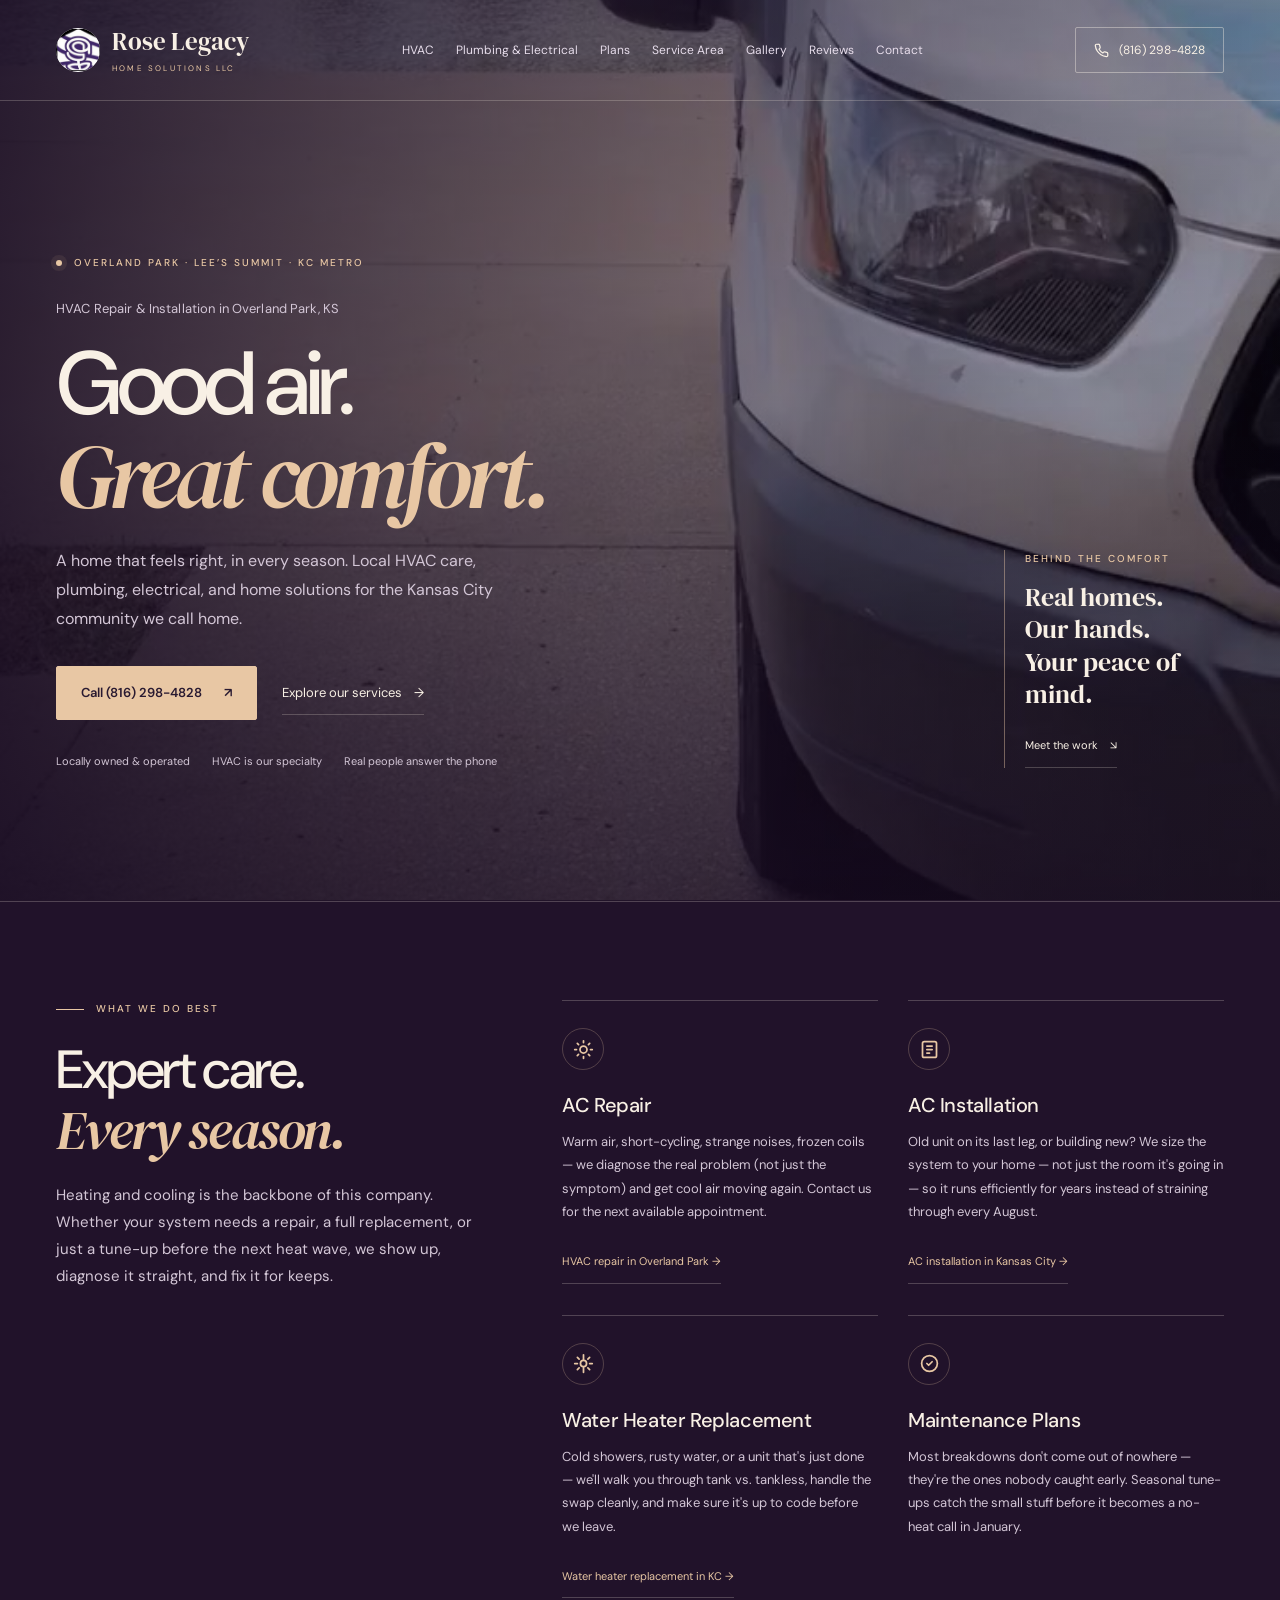
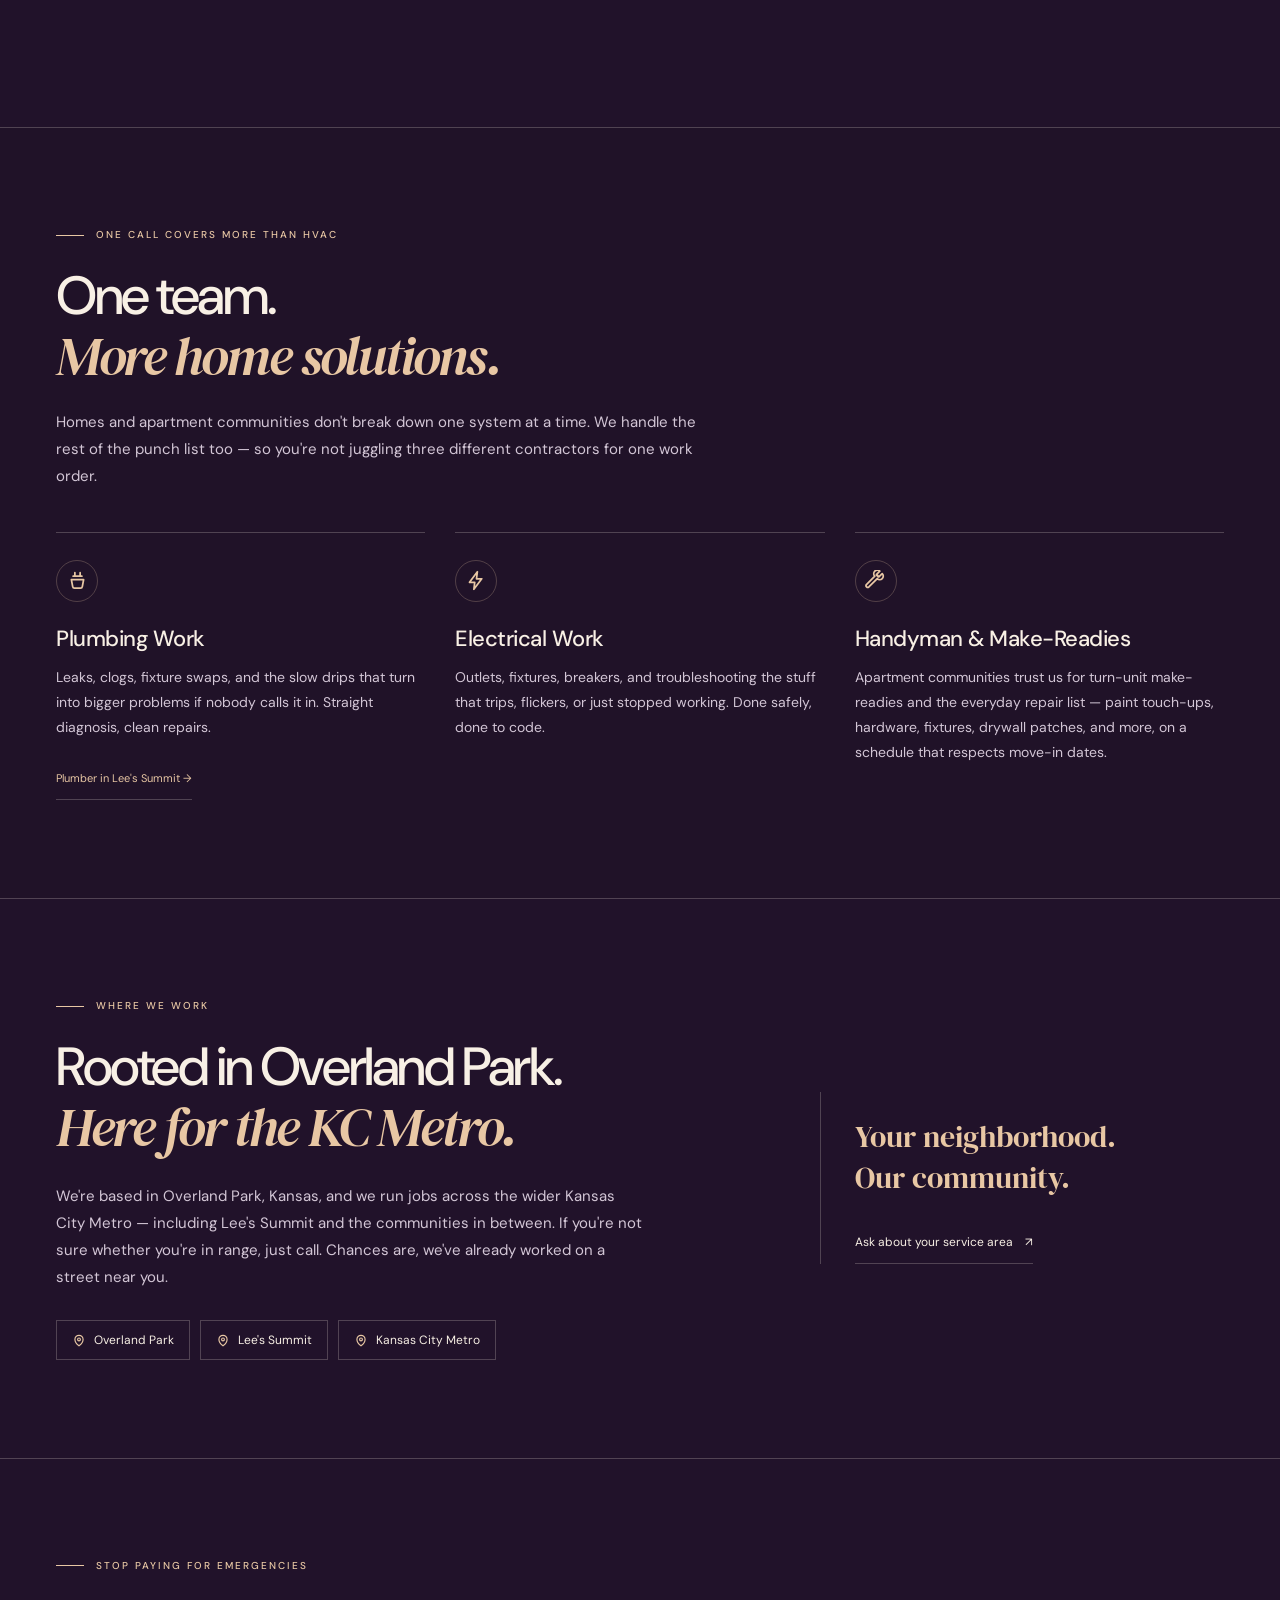
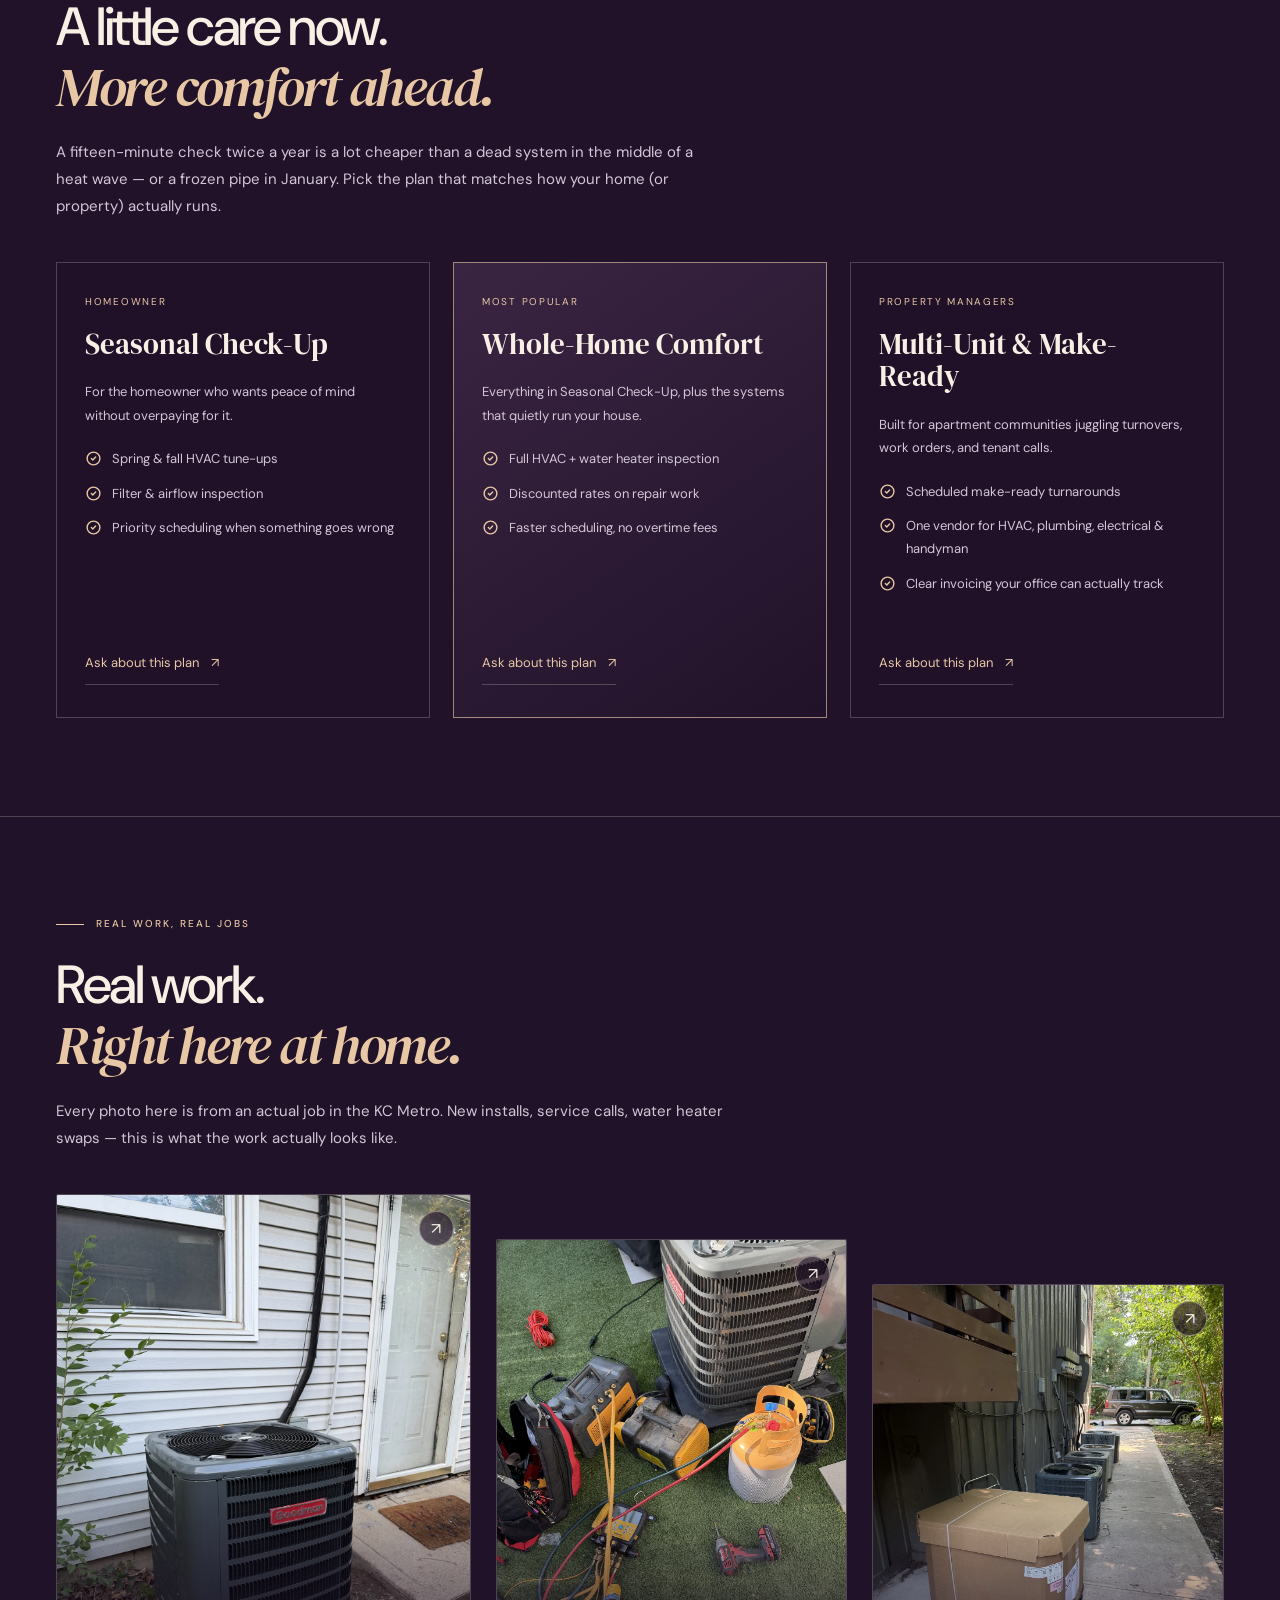
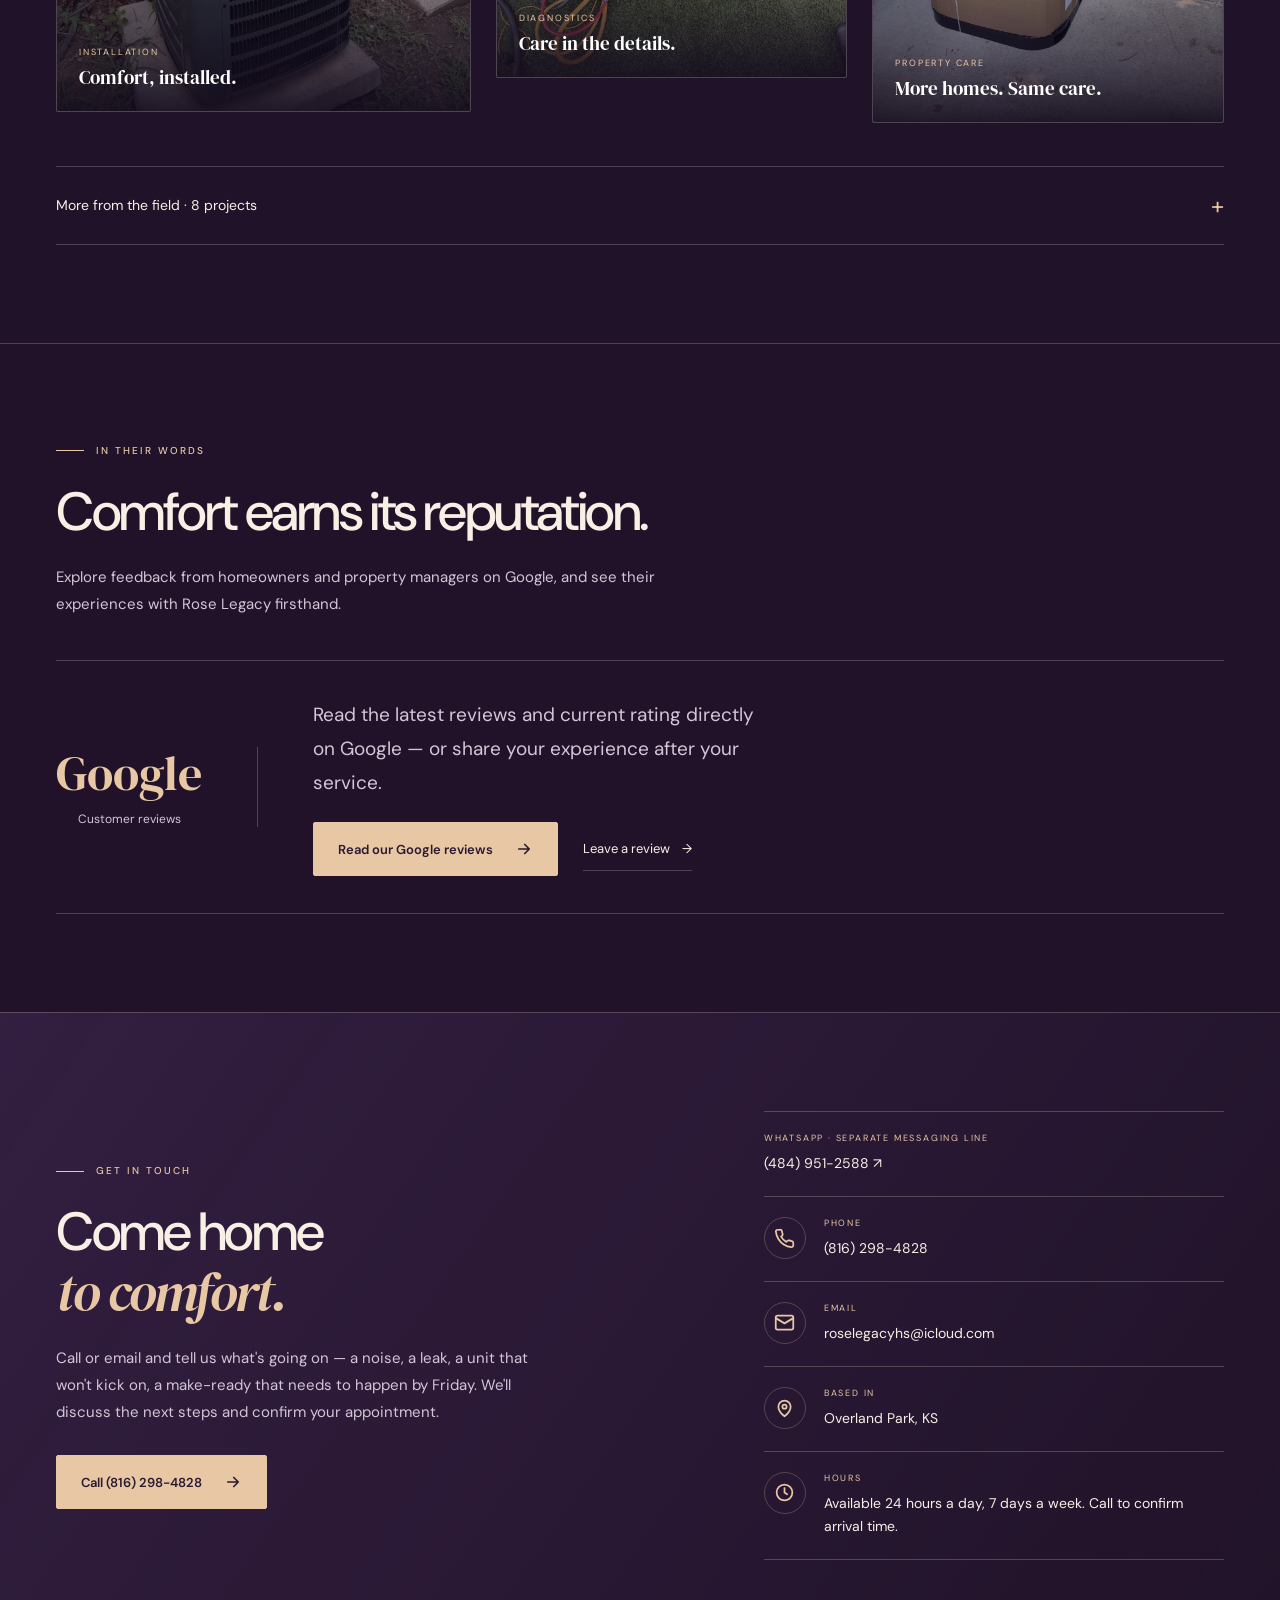
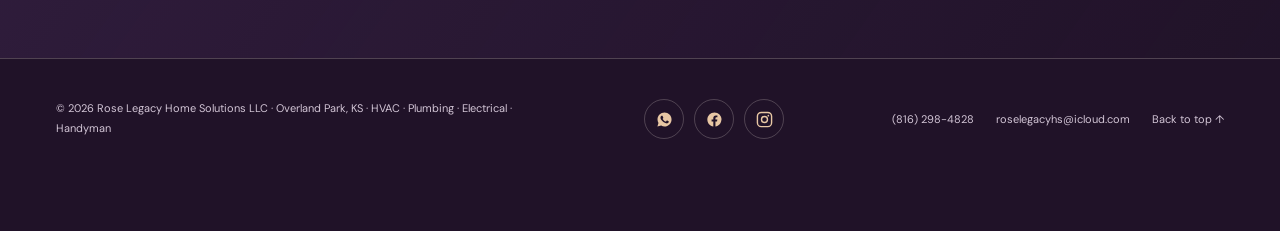
==== commit 22ae9e36: "Clarify confirmed 24/7 availability, contact lines, and Google reviews" ====
--- a/index.html
+++ b/index.html
@@ -34,25 +34,19 @@
 <meta name="theme-color" content="#211329"/>
 <link rel="sitemap" type="application/xml" href="/sitemap.xml"/>
 
-<!-- Structured data: LocalBusiness (helps Google show name, phone, hours, service area) -->
+<!-- Business availability confirmed by the owner. Reviews link to their live source. -->
 <script type="application/ld+json">
 {
   "@context": "https://schema.org",
   "@type": "HVACBusiness",
   "name": "Rose Legacy Home Solutions LLC",
-  "description": "HVAC repair & installation, plumbing, electrical, water heater replacement, and make-ready handyman work across Overland Park, Lee's Summit, and the Kansas City Metro. Locally owned, available 24/7.",
+  "description": "HVAC repair & installation, plumbing, electrical, water heater replacement, and make-ready handyman work across Overland Park, Lee's Summit, and the Kansas City Metro. Locally owned. Available 24 hours a day, 7 days a week.",
   "image": "https://roselegacyhs.com/logo.png",
   "logo": "https://roselegacyhs.com/logo.png",
   "url": "https://roselegacyhs.com/",
   "telephone": "+1-816-298-4828",
   "email": "roselegacyhs@icloud.com",
   "priceRange": "$$",
-  "aggregateRating": {
-    "@type": "AggregateRating",
-    "ratingValue": "5.0",
-    "reviewCount": "9",
-    "bestRating": "5"
-  },
   "address": {
     "@type": "PostalAddress",
     "addressLocality": "Overland Park",
@@ -65,16 +59,19 @@
     "longitude": -94.6708
   },
   "areaServed": [
-    { "@type": "City", "name": "Overland Park" },
-    { "@type": "City", "name": "Lee's Summit" },
-    { "@type": "City", "name": "Kansas City" }
+    {
+      "@type": "City",
+      "name": "Overland Park"
+    },
+    {
+      "@type": "City",
+      "name": "Lee's Summit"
+    },
+    {
+      "@type": "City",
+      "name": "Kansas City"
+    }
   ],
-  "openingHoursSpecification": {
-    "@type": "OpeningHoursSpecification",
-    "dayOfWeek": ["Monday","Tuesday","Wednesday","Thursday","Friday","Saturday","Sunday"],
-    "opens": "00:00",
-    "closes": "23:59"
-  },
   "sameAs": [
     "https://www.facebook.com/profile.php?id=61576740384735",
     "https://www.instagram.com/roselegacyhvac"
@@ -83,12 +80,41 @@
     "@type": "OfferCatalog",
     "name": "Home Services",
     "itemListElement": [
-      { "@type": "OfferCatalog", "name": "HVAC repair & installation" },
-      { "@type": "OfferCatalog", "name": "Water heater replacement" },
-      { "@type": "OfferCatalog", "name": "Plumbing" },
-      { "@type": "OfferCatalog", "name": "Electrical" },
-      { "@type": "OfferCatalog", "name": "Make-ready handyman work" }
+      {
+        "@type": "OfferCatalog",
+        "name": "HVAC repair & installation"
+      },
+      {
+        "@type": "OfferCatalog",
+        "name": "Water heater replacement"
+      },
+      {
+        "@type": "OfferCatalog",
+        "name": "Plumbing"
+      },
+      {
+        "@type": "OfferCatalog",
+        "name": "Electrical"
+      },
+      {
+        "@type": "OfferCatalog",
+        "name": "Make-ready handyman work"
+      }
     ]
+  },
+  "openingHoursSpecification": {
+    "@type": "OpeningHoursSpecification",
+    "dayOfWeek": [
+      "Monday",
+      "Tuesday",
+      "Wednesday",
+      "Thursday",
+      "Friday",
+      "Saturday",
+      "Sunday"
+    ],
+    "opens": "00:00",
+    "closes": "23:59"
   }
 }
 </script>
@@ -131,7 +157,7 @@
     </nav>
     <div class="nav-right">
       <div class="social-icons">
-        <a class="wsp" href="https://wa.me/14849512588" target="_blank" rel="noopener noreferrer" aria-label="Message us on WhatsApp">
+        <a class="wsp" href="https://wa.me/14849512588" target="_blank" rel="noopener noreferrer" aria-label="WhatsApp: (484) 951-2588">
           <svg viewBox="0 0 24 24" fill="currentColor" aria-hidden="true"><path d="M12.04 2C6.58 2 2.13 6.45 2.13 11.91c0 1.77.46 3.45 1.34 4.95L2 22l5.29-1.39a9.9 9.9 0 0 0 4.75 1.21h.01c5.46 0 9.91-4.45 9.91-9.91C21.96 6.45 17.5 2 12.04 2Zm5.78 14.04c-.24.68-1.4 1.32-1.93 1.39-.49.07-1.12.1-1.81-.11-.42-.13-.95-.3-1.64-.59-2.88-1.24-4.76-4.13-4.9-4.32-.14-.19-1.18-1.57-1.18-3 0-1.42.75-2.12 1.01-2.41.27-.29.58-.36.78-.36.19 0 .39 0 .56.01.18.01.42-.07.65.5.24.58.81 2 .88 2.14.07.14.12.31.02.5-.1.19-.15.31-.29.48-.15.17-.31.37-.44.5-.15.14-.3.3-.13.59.17.29.76 1.25 1.63 2.02 1.12.99 2.06 1.31 2.36 1.45.29.15.46.13.63-.07.17-.21.72-.84.91-1.13.19-.29.39-.24.65-.14.27.1 1.69.8 1.98.94.29.15.48.21.55.34.07.13.07.74-.17 1.42Z"/></svg>
         </a>
         <a class="fb" href="https://www.facebook.com/profile.php?id=61576740384735" target="_blank" rel="noopener noreferrer" aria-label="Visit our Facebook page">
@@ -178,7 +204,7 @@
         <div class="section-head" data-reveal>
           <span class="kicker">What we do best</span>
           <h2>Expert care.<em>Every season.</em></h2>
-          <p>Heating and cooling is the backbone of this company. Whether your system needs a same-week repair, a full replacement, or just a tune-up before the next heat wave, we show up, diagnose it straight, and fix it for keeps.</p>
+          <p>Heating and cooling is the backbone of this company. Whether your system needs a repair, a full replacement, or just a tune-up before the next heat wave, we show up, diagnose it straight, and fix it for keeps.</p>
         </div>
         <div class="hvac-grid" data-reveal="stagger">
           <div class="hvac-card">
@@ -186,7 +212,7 @@
               <svg aria-hidden="true" viewBox="0 0 24 24" fill="none" stroke="currentColor" stroke-width="2" stroke-linecap="round" stroke-linejoin="round"><path d="M12 2v2M12 20v2M4.93 4.93l1.41 1.41M17.66 17.66l1.41 1.41M2 12h2M20 12h2M6.34 17.66l-1.41 1.41M19.07 4.93l-1.41 1.41"/><circle cx="12" cy="12" r="4"/></svg>
             </div>
             <h3>AC Repair</h3>
-            <p>Warm air, short-cycling, strange noises, frozen coils — we diagnose the real problem (not just the symptom) and get cool air moving again, often the same day you call.</p>
+            <p>Warm air, short-cycling, strange noises, frozen coils — we diagnose the real problem (not just the symptom) and get cool air moving again. Contact us for the next available appointment.</p>
             <a class="card-link" href="/hvac-repair-overland-park">HVAC repair in Overland Park →</a>
           </div>
           <div class="hvac-card">
@@ -419,23 +445,16 @@
     <div class="wrap">
       <div class="section-head" data-reveal>
         <span class="kicker">In their words</span>
-        <h2>Rated 5.0 by neighbors across the metro.</h2>
-        <p>Homeowners and property managers across Overland Park, Lee's Summit and the KC Metro trust Rose Legacy for HVAC, plumbing and electrical work. Here's what they're saying on Google.</p>
+        <h2>Comfort earns its reputation.</h2>
+        <p>Explore feedback from homeowners and property managers on Google, and see their experiences with Rose Legacy firsthand.</p>
       </div>
       <div class="google-rating" data-reveal>
         <div class="gr-score">
-          <span class="gr-num">5.0</span>
-          <div class="gr-stars" aria-label="5 out of 5 stars">
-            <svg aria-hidden="true" viewBox="0 0 24 24" fill="currentColor"><path d="M12 2l3 7h7l-5.5 4.5L18.5 21 12 16.5 5.5 21l2-7.5L2 9h7z"/></svg>
-            <svg aria-hidden="true" viewBox="0 0 24 24" fill="currentColor"><path d="M12 2l3 7h7l-5.5 4.5L18.5 21 12 16.5 5.5 21l2-7.5L2 9h7z"/></svg>
-            <svg aria-hidden="true" viewBox="0 0 24 24" fill="currentColor"><path d="M12 2l3 7h7l-5.5 4.5L18.5 21 12 16.5 5.5 21l2-7.5L2 9h7z"/></svg>
-            <svg aria-hidden="true" viewBox="0 0 24 24" fill="currentColor"><path d="M12 2l3 7h7l-5.5 4.5L18.5 21 12 16.5 5.5 21l2-7.5L2 9h7z"/></svg>
-            <svg aria-hidden="true" viewBox="0 0 24 24" fill="currentColor"><path d="M12 2l3 7h7l-5.5 4.5L18.5 21 12 16.5 5.5 21l2-7.5L2 9h7z"/></svg>
-          </div>
-          <span class="gr-count">Based on 9 Google reviews</span>
+          <span class="review-source">Google</span>
+          <span class="gr-count">Customer reviews</span>
         </div>
         <div class="gr-cta">
-          <p>See the full set of reviews — or leave one after your service.</p>
+          <p>Read the latest reviews and current rating directly on Google — or share your experience after your service.</p>
           <div class="gr-actions">
             <a class="btn-primary" href="https://g.page/r/CfQZgGsk7bBTEAI" target="_blank" rel="noopener noreferrer">
               Read our Google reviews
@@ -456,7 +475,7 @@
           <div>
             <span class="kicker" style="color:var(--copper-light);">Get in touch</span>
             <h2>Come home<em>to comfort.</em></h2>
-            <p>Call or email and tell us what's going on — a noise, a leak, a unit that won't kick on, a make-ready that needs to happen by Friday. We'll talk through it and get you on the schedule.</p>
+            <p>Call or email and tell us what's going on — a noise, a leak, a unit that won't kick on, a make-ready that needs to happen by Friday. We'll discuss the next steps and confirm your appointment.</p>
             <div class="contact-cta">
               <a class="btn-primary" href="tel:+18162984828">
                 Call (816) 298-4828
@@ -466,6 +485,9 @@
           </div>
           <div class="info-card">
             <div class="info-row">
+              <div><div class="label">WhatsApp · separate messaging line</div><div class="value"><a href="https://wa.me/14849512588" target="_blank" rel="noopener noreferrer">(484) 951-2588 ↗</a></div></div>
+            </div>
+            <div class="info-row">
               <div class="icon"><svg aria-hidden="true" viewBox="0 0 24 24" fill="none" stroke="currentColor" stroke-width="2" stroke-linecap="round" stroke-linejoin="round"><path d="M22 16.92v3a2 2 0 0 1-2.18 2 19.79 19.79 0 0 1-8.63-3.07 19.5 19.5 0 0 1-6-6A19.79 19.79 0 0 1 2.12 4.18 2 2 0 0 1 4.1 2h3a2 2 0 0 1 2 1.72c.13.96.36 1.9.7 2.81a2 2 0 0 1-.45 2.11L8.09 9.91a16 16 0 0 0 6 6l1.27-1.27a2 2 0 0 1 2.11-.45c.91.34 1.85.57 2.81.7A2 2 0 0 1 22 16.92Z"/></svg></div>
               <div><div class="label">Phone</div><div class="value"><a href="tel:+18162984828">(816) 298-4828</a></div></div>
             </div>
@@ -479,7 +501,7 @@
             </div>
             <div class="info-row">
               <div class="icon"><svg aria-hidden="true" viewBox="0 0 24 24" fill="none" stroke="currentColor" stroke-width="2" stroke-linecap="round" stroke-linejoin="round"><circle cx="12" cy="12" r="9"/><path d="M12 7v5l3 2"/></svg></div>
-              <div><div class="label">Hours</div><div class="value">Call anytime — we'll confirm our current hours and availability when you reach out</div></div>
+              <div><div class="label">Hours</div><div class="value">Available 24 hours a day, 7 days a week. Call to confirm arrival time.</div></div>
             </div>
           </div>
         </div>
@@ -493,7 +515,7 @@
   <div class="wrap footer-inner">
     <p>© <span id="year"></span> Rose Legacy Home Solutions LLC · Overland Park, KS · HVAC · Plumbing · Electrical · Handyman</p>
     <div class="social-icons">
-      <a class="wsp" href="https://wa.me/14849512588" target="_blank" rel="noopener noreferrer" aria-label="Message us on WhatsApp">
+      <a class="wsp" href="https://wa.me/14849512588" target="_blank" rel="noopener noreferrer" aria-label="WhatsApp: (484) 951-2588">
         <svg viewBox="0 0 24 24" fill="currentColor" aria-hidden="true"><path d="M12.04 2C6.58 2 2.13 6.45 2.13 11.91c0 1.77.46 3.45 1.34 4.95L2 22l5.29-1.39a9.9 9.9 0 0 0 4.75 1.21h.01c5.46 0 9.91-4.45 9.91-9.91C21.96 6.45 17.5 2 12.04 2Zm5.78 14.04c-.24.68-1.4 1.32-1.93 1.39-.49.07-1.12.1-1.81-.11-.42-.13-.95-.3-1.64-.59-2.88-1.24-4.76-4.13-4.9-4.32-.14-.19-1.18-1.57-1.18-3 0-1.42.75-2.12 1.01-2.41.27-.29.58-.36.78-.36.19 0 .39 0 .56.01.18.01.42-.07.65.5.24.58.81 2 .88 2.14.07.14.12.31.02.5-.1.19-.15.31-.29.48-.15.17-.31.37-.44.5-.15.14-.3.3-.13.59.17.29.76 1.25 1.63 2.02 1.12.99 2.06 1.31 2.36 1.45.29.15.46.13.63-.07.17-.21.72-.84.91-1.13.19-.29.39-.24.65-.14.27.1 1.69.8 1.98.94.29.15.48.21.55.34.07.13.07.74-.17 1.42Z"/></svg>
       </a>
       <a class="fb" href="https://www.facebook.com/profile.php?id=61576740384735" target="_blank" rel="noopener noreferrer" aria-label="Visit our Facebook page">
--- a/assets/styles.css
+++ b/assets/styles.css
@@ -172,9 +172,7 @@
 
 .google-rating { display: grid; grid-template-columns: auto 1fr; gap: 55px; align-items: center; border-block: 1px solid var(--line); padding: 37px 0; }
 .gr-score { display: flex; flex-direction: column; align-items: center; gap: 12px; padding-right: 55px; border-right: 1px solid var(--line); }
-.gr-num { font: 80px/1 'DM Serif Display', Georgia, serif; }
-.gr-stars { display: flex; gap: 4px; color: var(--sand); }
-.gr-stars svg { width: 22px; height: 22px; }
+.review-source { font: 48px/1.1 'DM Serif Display', Georgia, serif; color: var(--sand); }
 .gr-count { font-size: 12px; color: var(--ink-soft); }
 .gr-cta p { font-size: 19px; max-width: 35ch; margin-bottom: 22px; }
 .gr-actions { display: flex; align-items: center; gap: 25px; flex-wrap: wrap; }
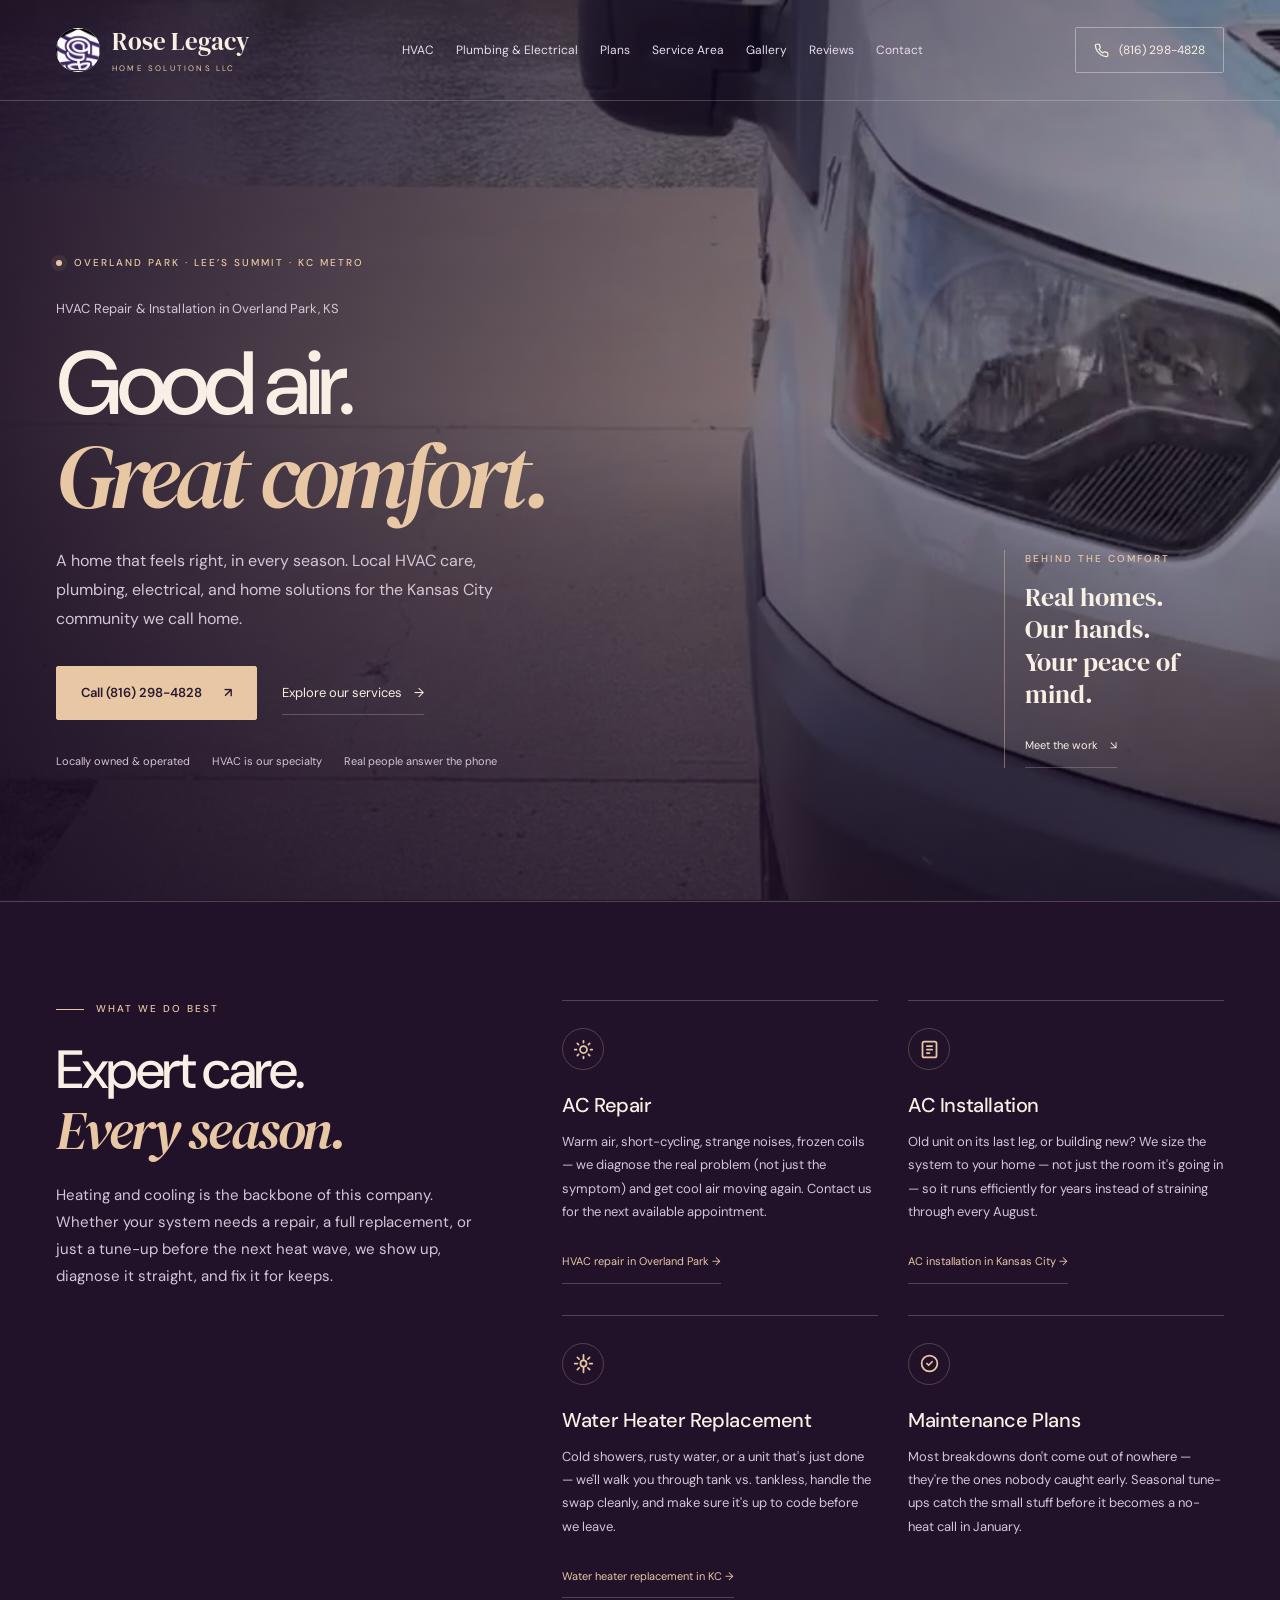
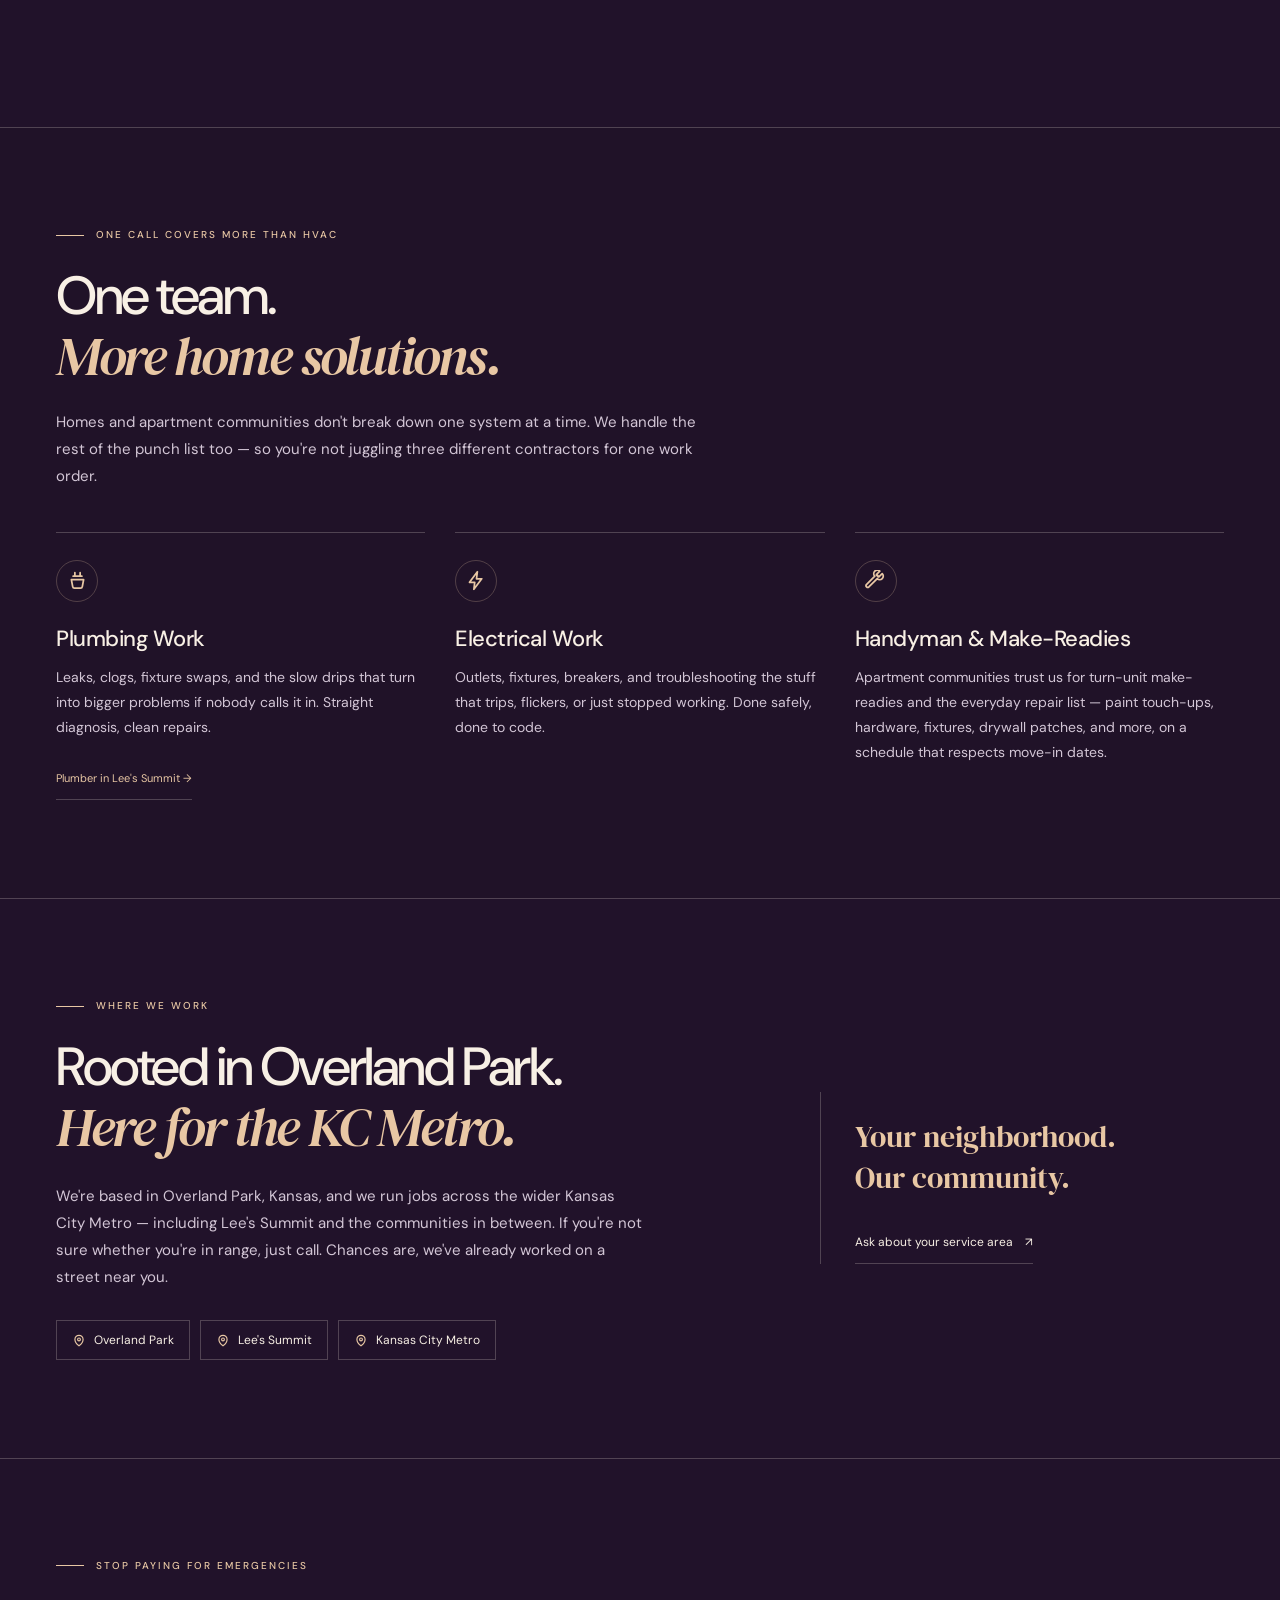
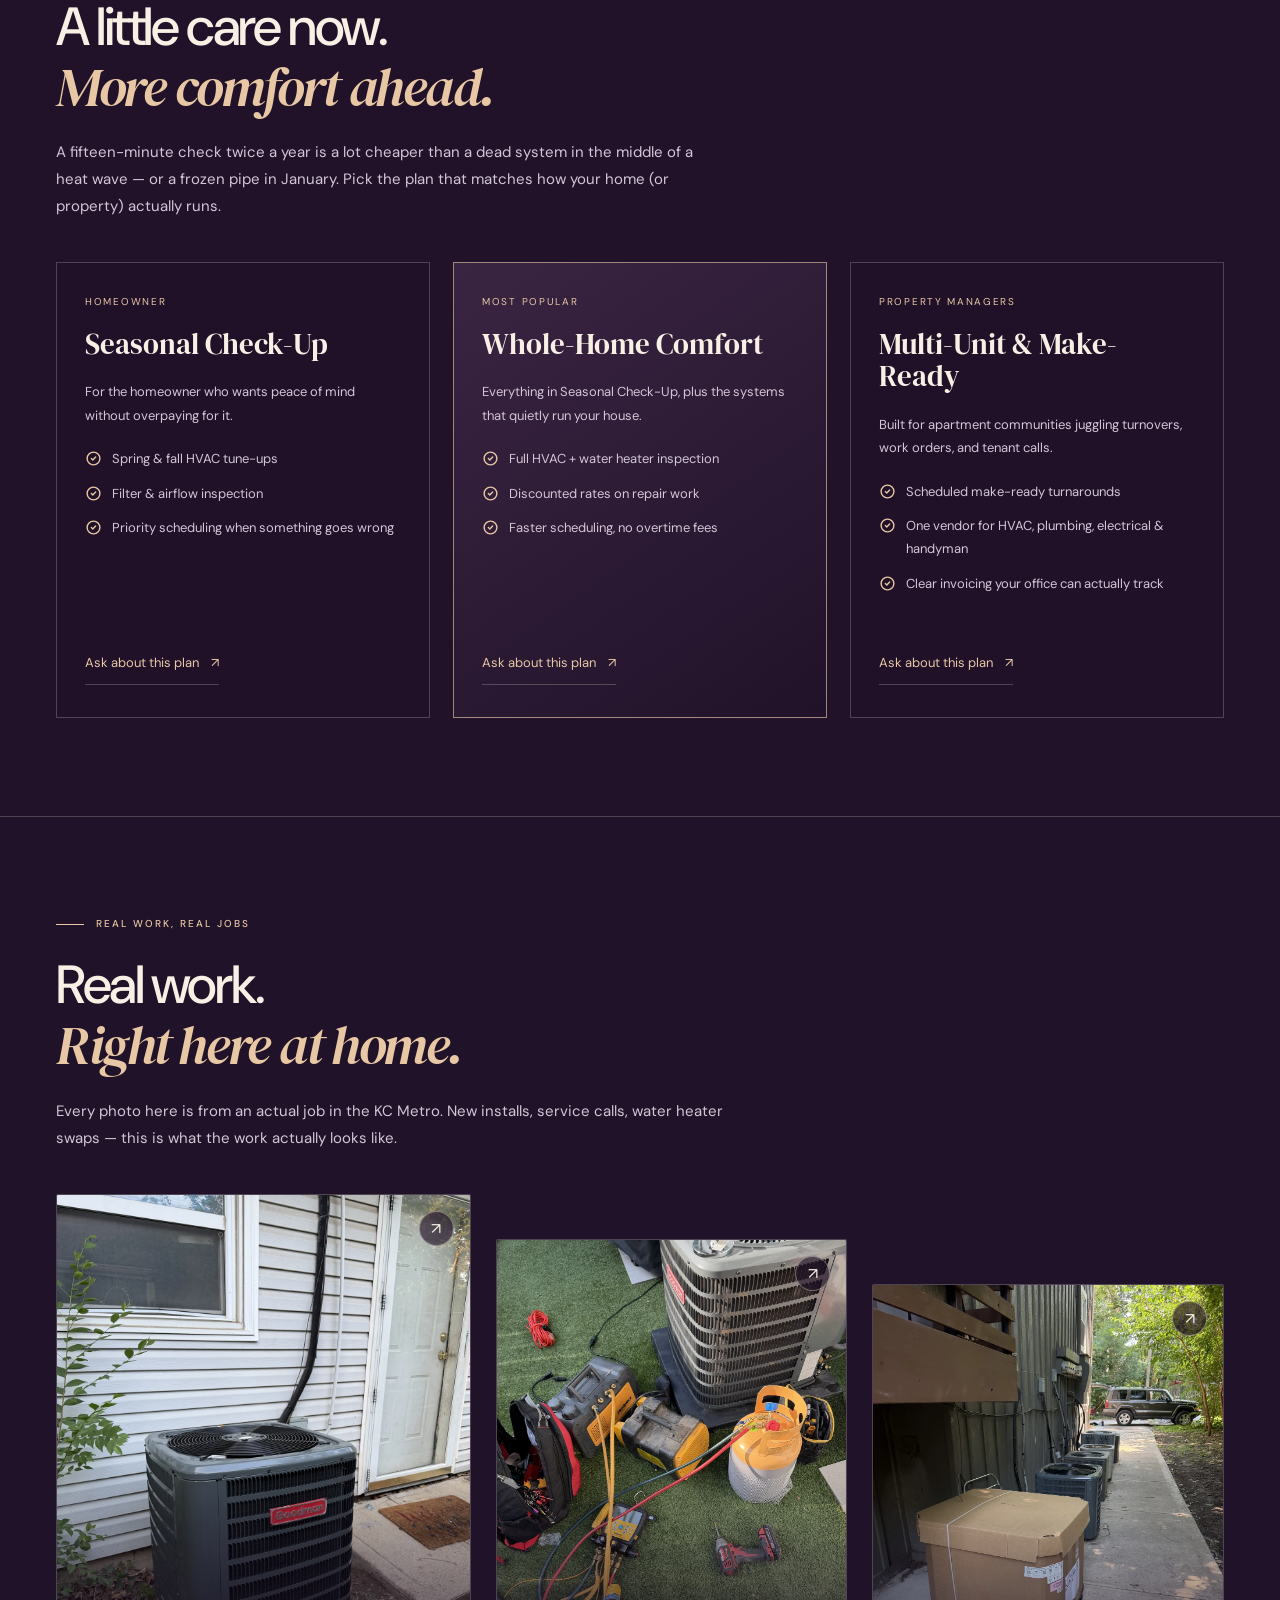
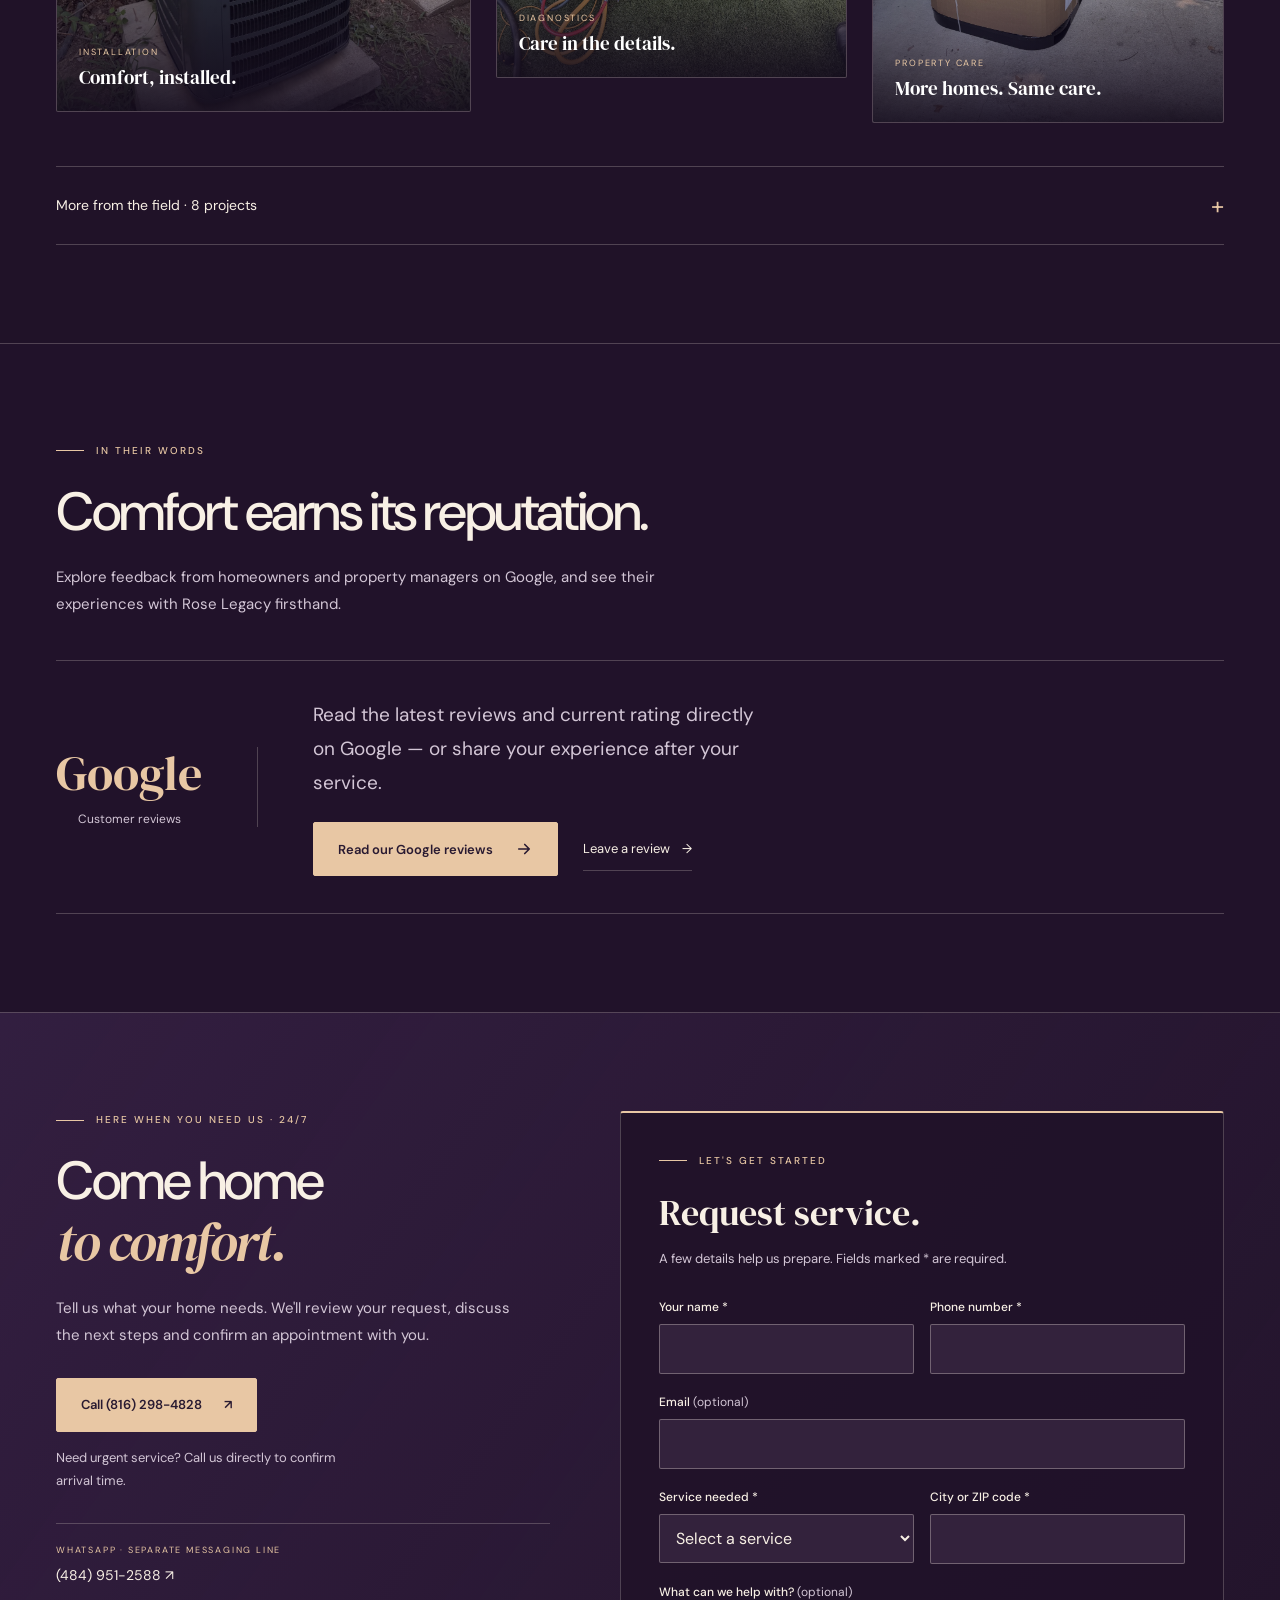
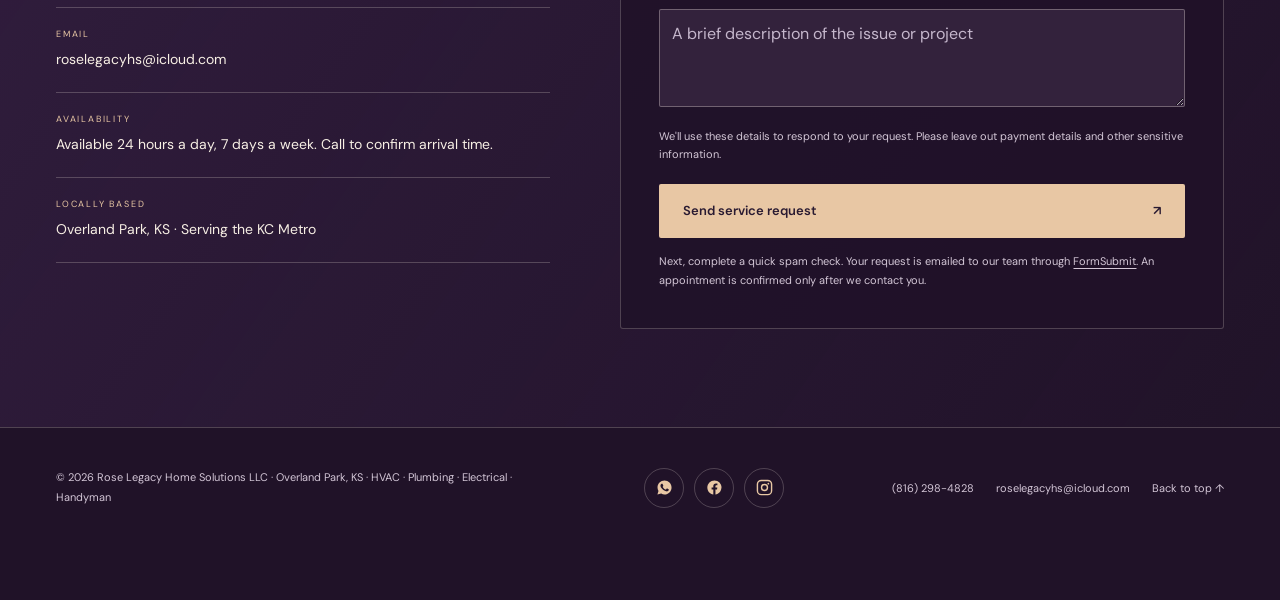
==== commit e10cf3b9: "Add accessible service inquiry form with FormSubmit email delivery" ====
--- a/index.html
+++ b/index.html
@@ -472,38 +472,41 @@
     <div class="wrap">
       <div class="contact-band" data-reveal>
         <div class="contact-inner">
-          <div>
-            <span class="kicker" style="color:var(--copper-light);">Get in touch</span>
+          <div class="contact-details">
+            <span class="kicker">Here when you need us · 24/7</span>
             <h2>Come home<em>to comfort.</em></h2>
-            <p>Call or email and tell us what's going on — a noise, a leak, a unit that won't kick on, a make-ready that needs to happen by Friday. We'll discuss the next steps and confirm your appointment.</p>
+            <p>Tell us what your home needs. We'll review your request, discuss the next steps and confirm an appointment with you.</p>
             <div class="contact-cta">
-              <a class="btn-primary" href="tel:+18162984828">
-                Call (816) 298-4828
-                <svg aria-hidden="true" viewBox="0 0 24 24" fill="none" stroke="currentColor" stroke-width="2.2" stroke-linecap="round" stroke-linejoin="round"><path d="M5 12h14M13 6l6 6-6 6"/></svg>
-              </a>
-            </div>
-          </div>
-          <div class="info-card">
-            <div class="info-row">
-              <div><div class="label">WhatsApp · separate messaging line</div><div class="value"><a href="https://wa.me/14849512588" target="_blank" rel="noopener noreferrer">(484) 951-2588 ↗</a></div></div>
-            </div>
-            <div class="info-row">
-              <div class="icon"><svg aria-hidden="true" viewBox="0 0 24 24" fill="none" stroke="currentColor" stroke-width="2" stroke-linecap="round" stroke-linejoin="round"><path d="M22 16.92v3a2 2 0 0 1-2.18 2 19.79 19.79 0 0 1-8.63-3.07 19.5 19.5 0 0 1-6-6A19.79 19.79 0 0 1 2.12 4.18 2 2 0 0 1 4.1 2h3a2 2 0 0 1 2 1.72c.13.96.36 1.9.7 2.81a2 2 0 0 1-.45 2.11L8.09 9.91a16 16 0 0 0 6 6l1.27-1.27a2 2 0 0 1 2.11-.45c.91.34 1.85.57 2.81.7A2 2 0 0 1 22 16.92Z"/></svg></div>
-              <div><div class="label">Phone</div><div class="value"><a href="tel:+18162984828">(816) 298-4828</a></div></div>
-            </div>
-            <div class="info-row">
-              <div class="icon"><svg aria-hidden="true" viewBox="0 0 24 24" fill="none" stroke="currentColor" stroke-width="2" stroke-linecap="round" stroke-linejoin="round"><rect x="2" y="4" width="20" height="16" rx="2"/><path d="m22 7-10 6L2 7"/></svg></div>
-              <div><div class="label">Email</div><div class="value"><a href="mailto:roselegacyhs@icloud.com">roselegacyhs@icloud.com</a></div></div>
-            </div>
-            <div class="info-row">
-              <div class="icon"><svg aria-hidden="true" viewBox="0 0 24 24" fill="none" stroke="currentColor" stroke-width="2" stroke-linecap="round" stroke-linejoin="round"><path d="M12 22s7-5.4 7-11a7 7 0 1 0-14 0c0 5.6 7 11 7 11Z"/><circle cx="12" cy="11" r="2.4"/></svg></div>
-              <div><div class="label">Based in</div><div class="value">Overland Park, KS</div></div>
-            </div>
-            <div class="info-row">
-              <div class="icon"><svg aria-hidden="true" viewBox="0 0 24 24" fill="none" stroke="currentColor" stroke-width="2" stroke-linecap="round" stroke-linejoin="round"><circle cx="12" cy="12" r="9"/><path d="M12 7v5l3 2"/></svg></div>
-              <div><div class="label">Hours</div><div class="value">Available 24 hours a day, 7 days a week. Call to confirm arrival time.</div></div>
-            </div>
-          </div>
+              <a class="btn-primary" href="tel:+18162984828">Call (816) 298-4828 <span aria-hidden="true">↗</span></a>
+              <p class="contact-urgent">Need urgent service? Call us directly to confirm arrival time.</p>
+            </div>
+            <div class="info-card">
+              <div class="info-row"><div><div class="label">WhatsApp · separate messaging line</div><div class="value"><a href="https://wa.me/14849512588" target="_blank" rel="noopener noreferrer">(484) 951-2588 <span aria-hidden="true">↗</span></a></div></div></div>
+              <div class="info-row"><div><div class="label">Email</div><div class="value"><a href="mailto:roselegacyhs@icloud.com">roselegacyhs@icloud.com</a></div></div></div>
+              <div class="info-row"><div><div class="label">Availability</div><div class="value">Available 24 hours a day, 7 days a week. Call to confirm arrival time.</div></div></div>
+              <div class="info-row"><div><div class="label">Locally based</div><div class="value">Overland Park, KS · Serving the KC Metro</div></div></div>
+            </div>
+          </div>
+          <form class="service-form" id="service-request" action="https://formsubmit.co/roselegacyhs@icloud.com" method="POST" aria-labelledby="request-heading" aria-describedby="request-intro">
+            <span class="kicker">Let's get started</span>
+            <h3 id="request-heading">Request service.</h3>
+            <p id="request-intro">A few details help us prepare. Fields marked * are required.</p>
+            <input type="hidden" name="_subject" value="New service request | Rose Legacy">
+            <input type="hidden" name="_template" value="table">
+            <input type="hidden" name="_next" value="https://roselegacyhs.com/thank-you.html">
+            <input class="form-honey" type="text" name="_honey" tabindex="-1" autocomplete="off" aria-hidden="true">
+            <div class="form-fields">
+              <div class="form-field"><label for="request-name">Your name *</label><input id="request-name" name="name" autocomplete="name" maxlength="100" pattern=".*\S.*" required></div>
+              <div class="form-field"><label for="request-phone">Phone number *</label><input id="request-phone" name="phone" type="tel" autocomplete="tel" minlength="7" maxlength="30" pattern=".*[0-9].*" required></div>
+              <div class="form-field form-wide"><label for="request-email">Email <span>(optional)</span></label><input id="request-email" name="email" type="email" autocomplete="email" maxlength="254"></div>
+              <div class="form-field"><label for="request-service">Service needed *</label><select id="request-service" name="service" required><option value="" disabled selected>Select a service</option><option>HVAC repair</option><option>AC or heating installation</option><option>Plumbing</option><option>Water heater</option><option>Electrical</option><option>Handyman / make-ready</option><option>Maintenance plan</option><option>Not sure yet</option></select></div>
+              <div class="form-field"><label for="request-area">City or ZIP code *</label><input id="request-area" name="area" maxlength="80" pattern=".*\S.*" required></div>
+              <div class="form-field form-wide"><label for="request-message">What can we help with? <span>(optional)</span></label><textarea id="request-message" name="message" rows="3" maxlength="2000" placeholder="A brief description of the issue or project"></textarea></div>
+            </div>
+            <p class="form-note">We'll use these details to respond to your request. Please leave out payment details and other sensitive information.</p>
+            <button class="btn-primary form-submit" type="submit">Send service request <span aria-hidden="true">↗</span></button>
+            <p class="form-note">Next, complete a quick spam check. Your request is emailed to our team through <a href="https://formsubmit.co/privacy.pdf" target="_blank" rel="noopener noreferrer">FormSubmit</a>. An appointment is confirmed only after we contact you.</p>
+          </form>
         </div>
       </div>
     </div>
--- a/assets/styles.css
+++ b/assets/styles.css
@@ -177,7 +177,7 @@
 .gr-cta p { font-size: 19px; max-width: 35ch; margin-bottom: 22px; }
 .gr-actions { display: flex; align-items: center; gap: 25px; flex-wrap: wrap; }
 #contact { background: linear-gradient(125deg,#3b244bae,#21132975); }
-.contact-inner { display: grid; grid-template-columns: 1.15fr .85fr; gap: 85px; align-items: center; }
+.contact-inner { display: grid; grid-template-columns: .9fr 1.1fr; gap: 70px; align-items: start; }
 .contact-inner > div > p { margin-top: 23px; font-size: 15px; max-width: 48ch; }
 .contact-cta { margin-top: 29px; }
 .info-card { border-top: 1px solid var(--line); }
@@ -186,6 +186,36 @@
 .info-row .value { font-size: 14px; line-height: 1.7; overflow-wrap: anywhere; }
 .info-row a { text-decoration: none; }
 .info-row a:hover { color: var(--sand); }
+/* Native POST keeps delivery and the spam check working without JavaScript. */
+.contact-details, .service-form { min-width: 0; }
+.contact-details .info-card { margin-top: 30px; }
+.contact-urgent { font-size: 13px; margin-top: 14px; max-width: 34ch; }
+.service-form { padding: clamp(22px, 3vw, 40px); background: #211329ed; border: 1px solid var(--line); border-top: 2px solid var(--sand); border-radius: 3px; }
+.service-form h3 { font: 36px/1.15 'DM Serif Display', Georgia, serif; margin: 14px 0; }
+.service-form > p { font-size: 13px; }
+.form-fields { display: grid; grid-template-columns: minmax(0, 1fr) minmax(0, 1fr); gap: 20px 16px; margin: 28px 0 20px; }
+.form-wide { grid-column: 1 / -1; }
+.form-field { display: flex; flex-direction: column; gap: 9px; min-width: 0; }
+.form-field label { font-size: 12px; font-weight: 500; }
+.form-field label span { color: var(--ink-soft); font-weight: 400; }
+.form-field input, .form-field select, .form-field textarea { width: 100%; min-width: 0; min-height: 48px; padding: 12px; border: 1px solid #f8f0e550; border-radius: 2px; background: #33223c; color: var(--cream); font: 16px/1.5 'DM Sans', Arial, sans-serif; }
+.form-field textarea { resize: vertical; }
+.form-field input::placeholder, .form-field textarea::placeholder { color: #c5b7cc; opacity: 1; }
+.form-field input:focus-visible, .form-field select:focus-visible, .form-field textarea:focus-visible { outline: 2px solid var(--sand); outline-offset: 3px; }
+.form-field input:user-invalid, .form-field select:user-invalid { border-color: #ffb7ae; }
+.form-honey { display: none; }
+.service-form .form-note { font-size: 11px; line-height: 1.7; color: var(--ink-soft); }
+.form-note a { text-underline-offset: 3px; }
+.form-submit { width: 100%; justify-content: space-between; margin: 20px 0 14px; border: 0; }
+.thank-you-panel { max-width: 760px; padding-block: clamp(65px, 12vh, 140px); }
+.thank-you-panel h1 { font: clamp(46px, 7vw, 76px)/1.05 'DM Serif Display', Georgia, serif; margin-block: 24px; }
+.thank-you-panel h1 em { color: var(--sand); }
+.thank-you-panel p { max-width: 52ch; }
+.thank-you-panel .info-card { margin-top: 36px; }
+@media (max-width: 600px) {
+  .form-fields { grid-template-columns: minmax(0, 1fr); }
+  .service-form h3 { font-size: 32px; }
+}
 footer { position: relative; padding: 40px 0 92px; border-top: 1px solid var(--line); background: #21132990; }
 .footer-inner { display: flex; align-items: center; justify-content: space-between; flex-wrap: wrap; gap: 26px; }
 .footer-inner p { font-size: 11px; max-width: 480px; }
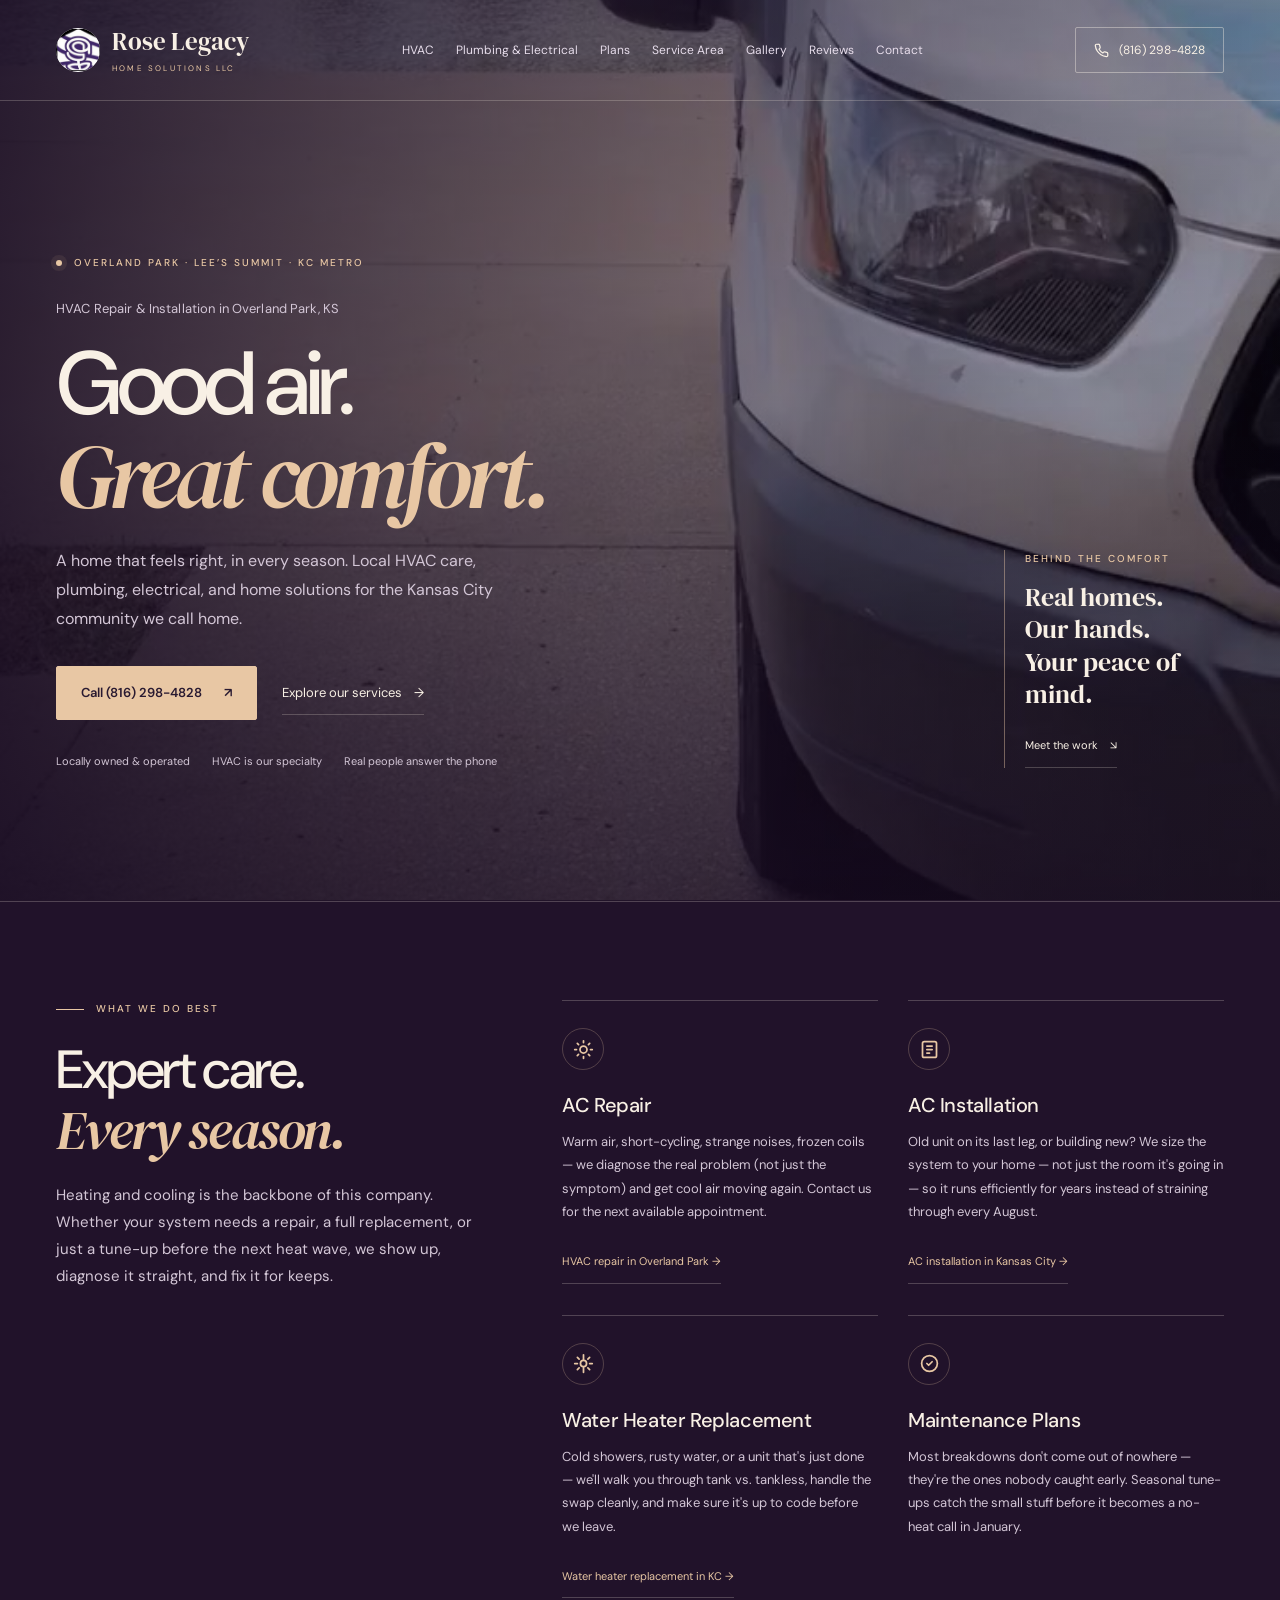
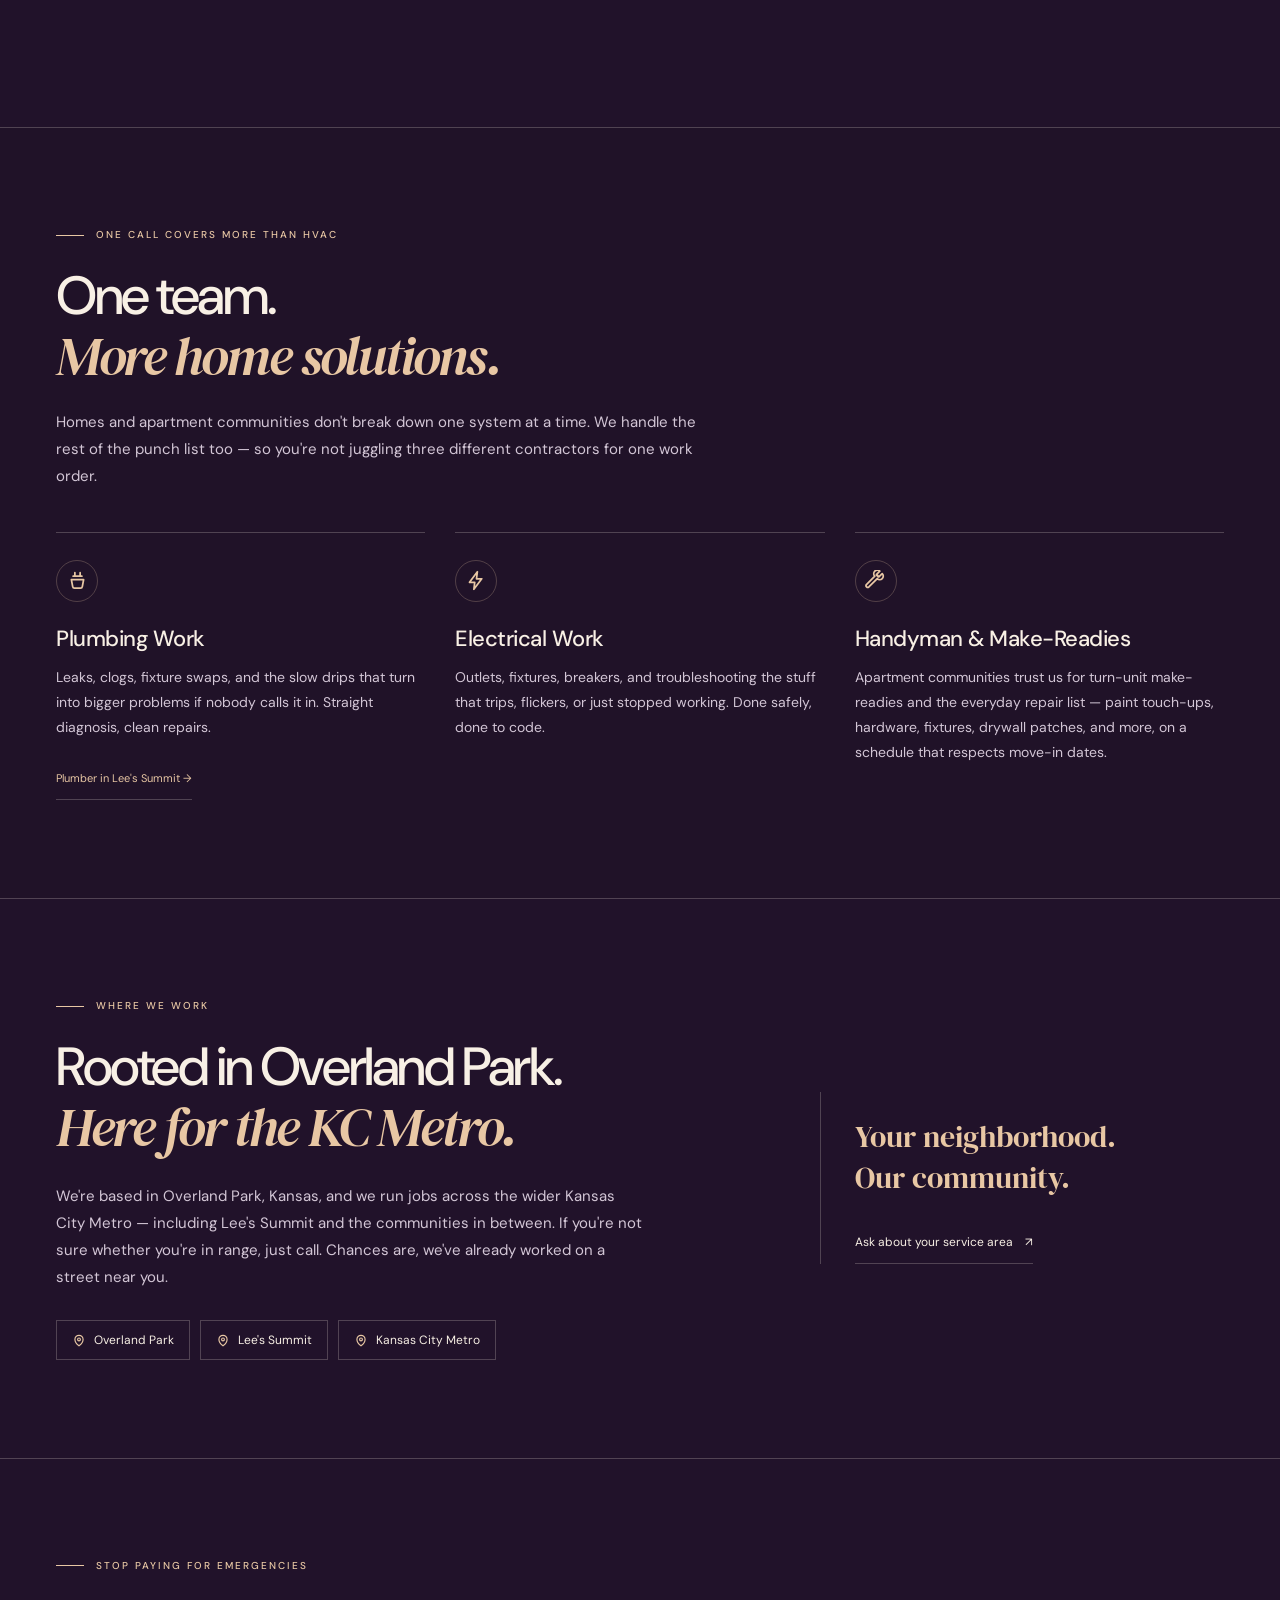
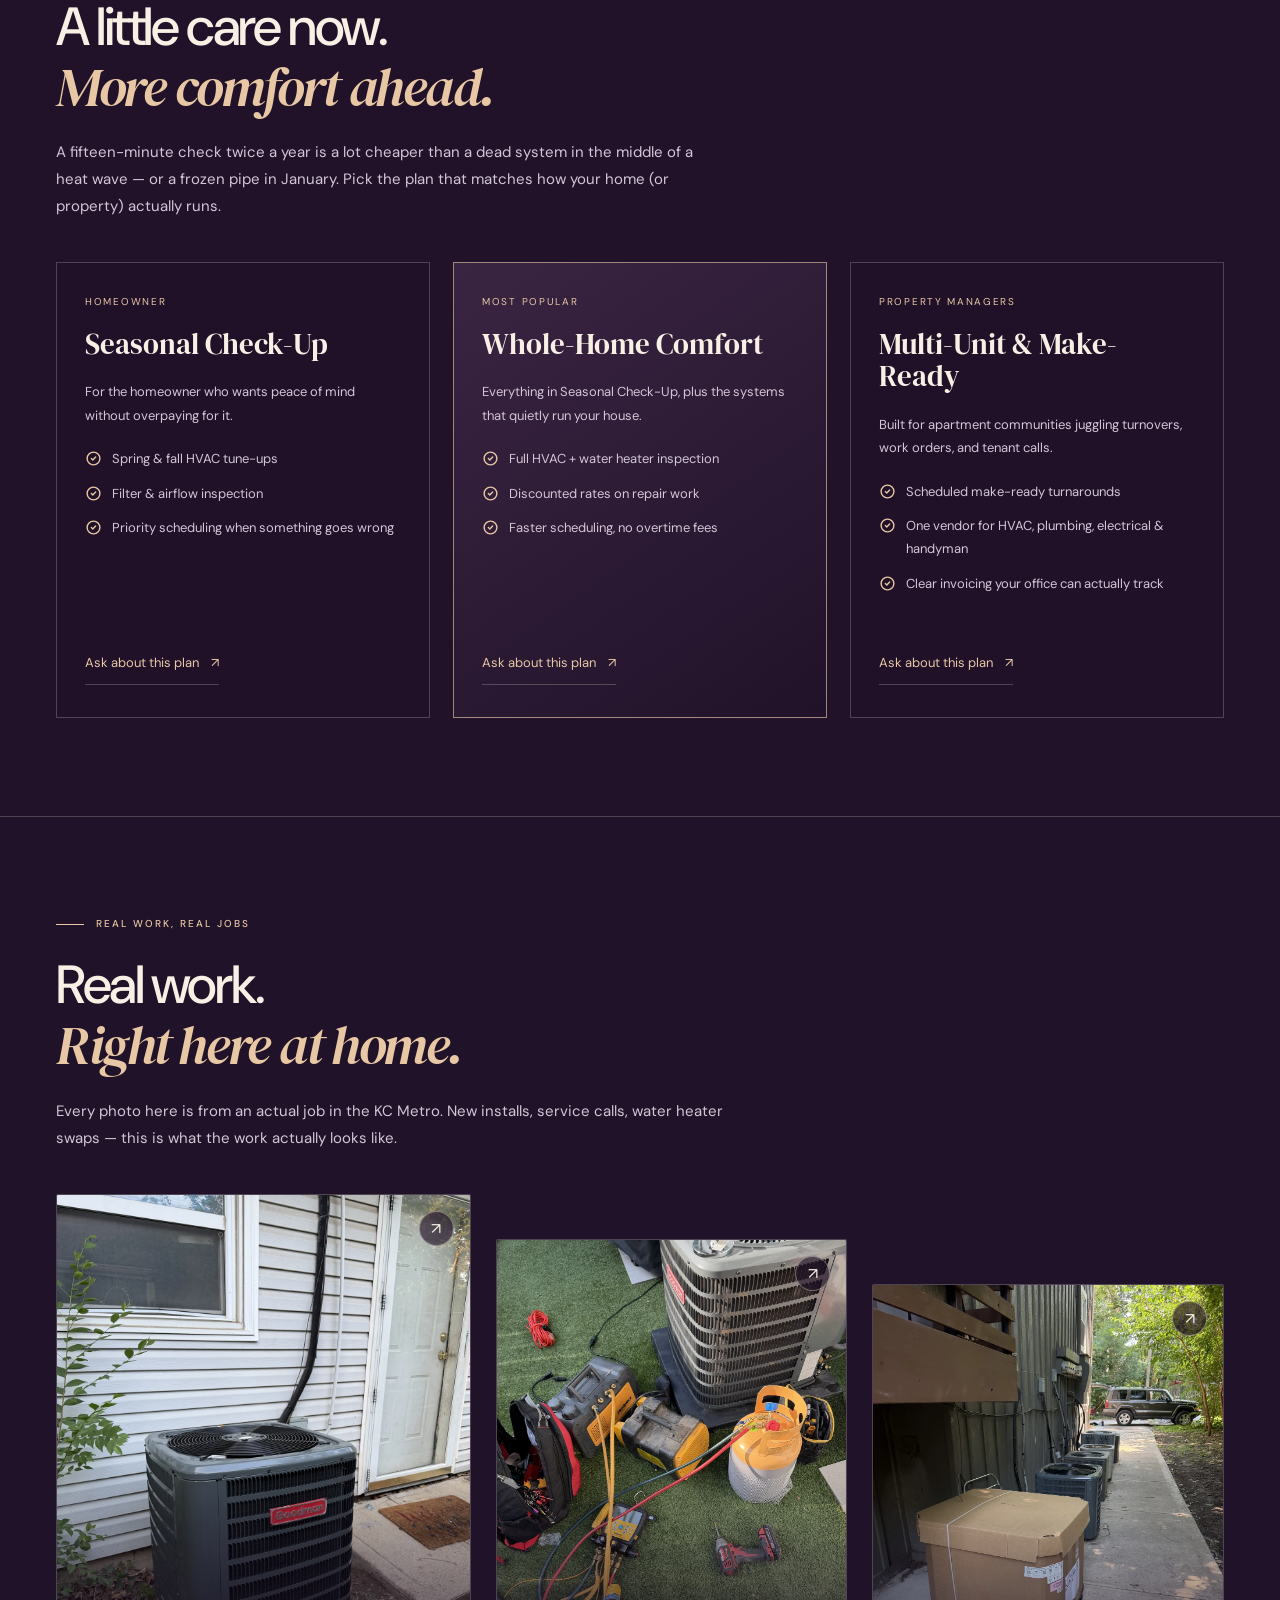
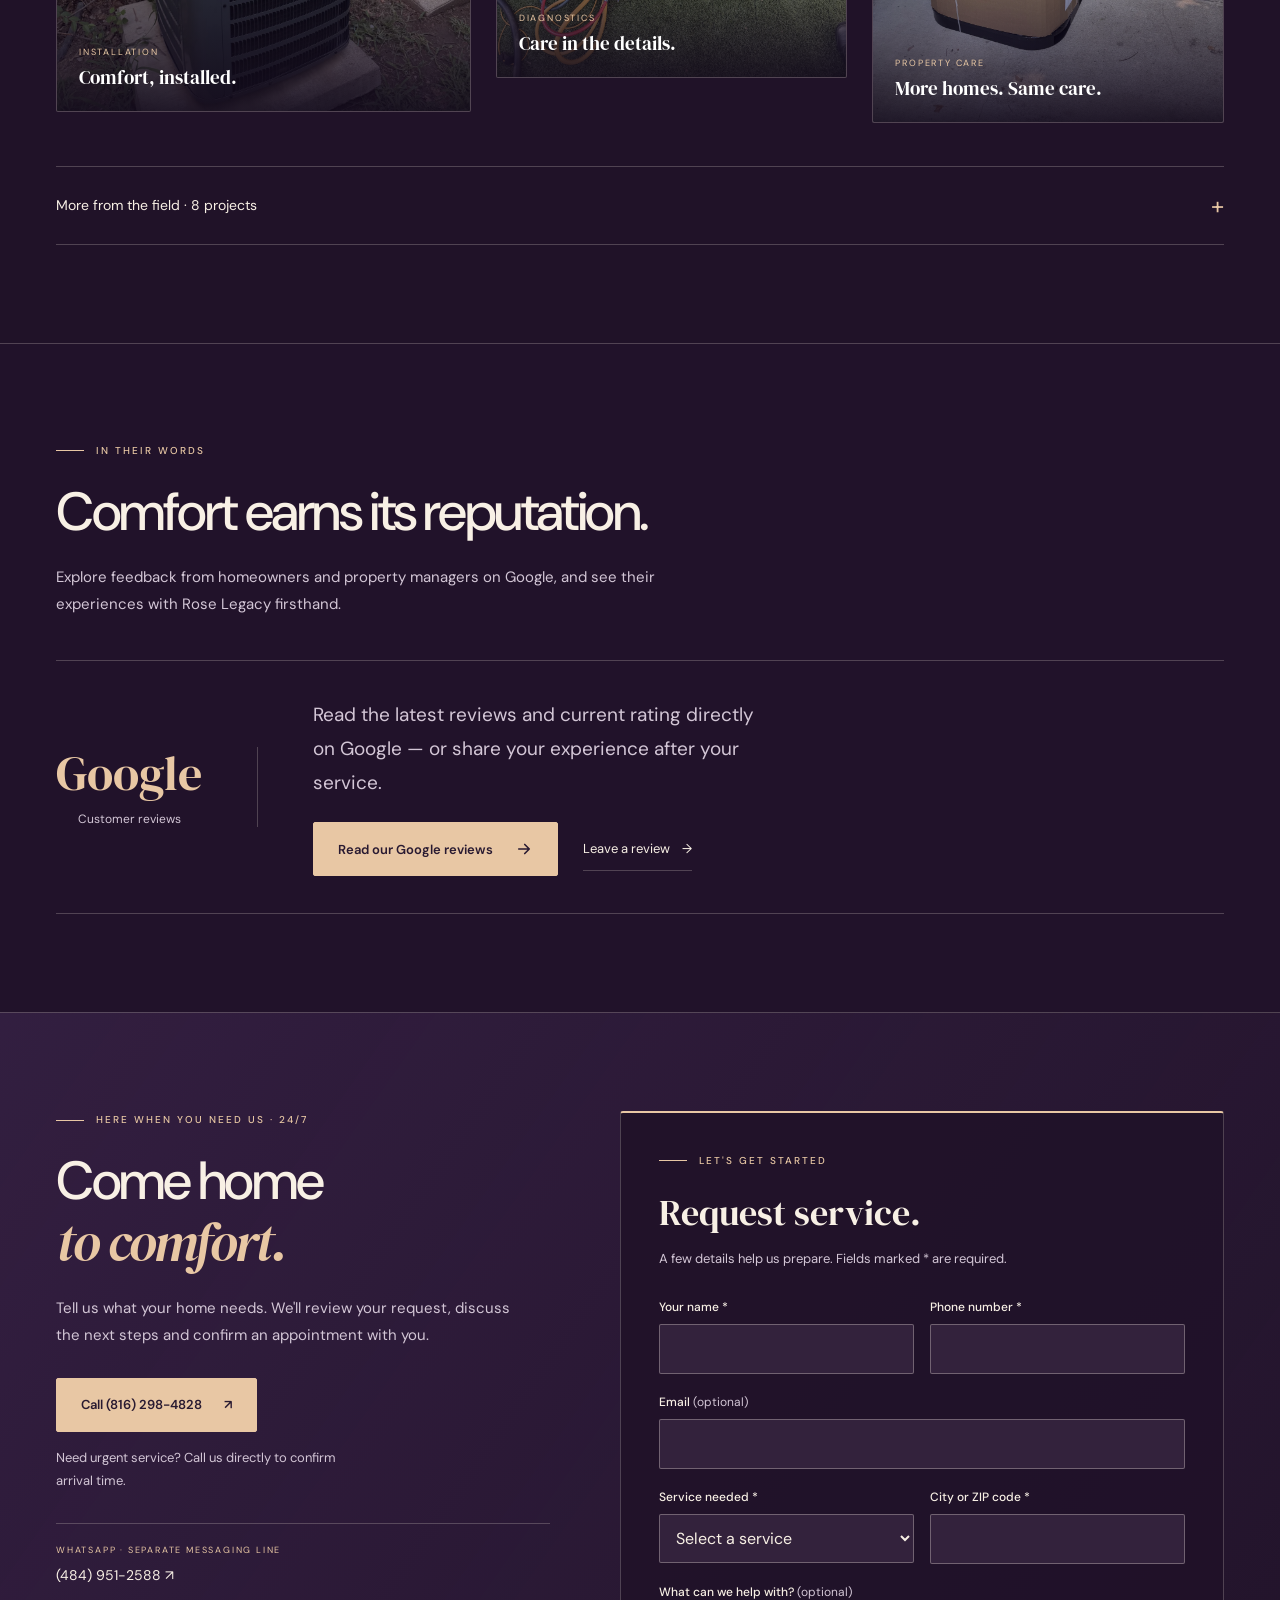
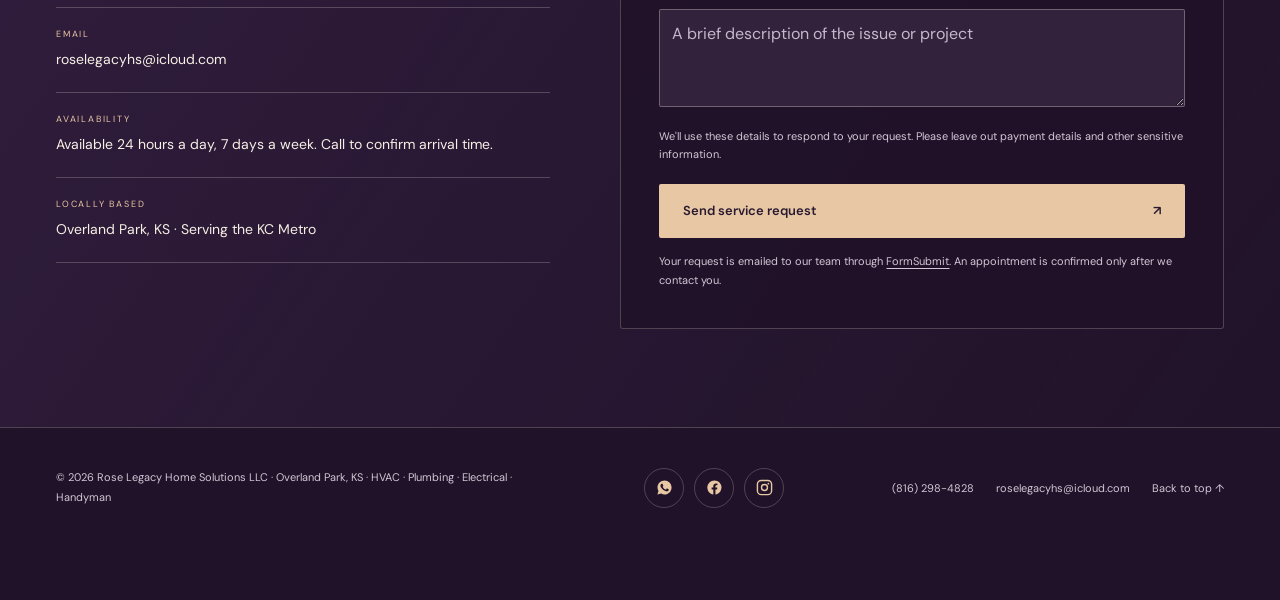
==== commit 7557f001: "Confirm service requests inline without leaving the website" ====
--- a/index.html
+++ b/index.html
@@ -504,8 +504,13 @@
               <div class="form-field form-wide"><label for="request-message">What can we help with? <span>(optional)</span></label><textarea id="request-message" name="message" rows="3" maxlength="2000" placeholder="A brief description of the issue or project"></textarea></div>
             </div>
             <p class="form-note">We'll use these details to respond to your request. Please leave out payment details and other sensitive information.</p>
-            <button class="btn-primary form-submit" type="submit">Send service request <span aria-hidden="true">↗</span></button>
-            <p class="form-note">Next, complete a quick spam check. Your request is emailed to our team through <a href="https://formsubmit.co/privacy.pdf" target="_blank" rel="noopener noreferrer">FormSubmit</a>. An appointment is confirmed only after we contact you.</p>
+            <div class="request-notice" id="request-notice" role="status" aria-live="polite" aria-atomic="true" hidden>
+              <span class="notice-mark" aria-hidden="true">✓</span>
+              <div><strong id="request-notice-title"></strong><p id="request-notice-message"></p></div>
+              <button id="request-notice-close" class="notice-close" type="button" aria-label="Dismiss notification">×</button>
+            </div>
+            <button class="btn-primary form-submit" type="submit"><span id="request-submit-label">Send service request</span> <span aria-hidden="true">↗</span></button>
+            <p class="form-note">Your request is emailed to our team through <a href="https://formsubmit.co/privacy.pdf" target="_blank" rel="noopener noreferrer">FormSubmit</a>. An appointment is confirmed only after we contact you.</p>
           </form>
         </div>
       </div>
@@ -538,6 +543,7 @@
 
 <button class="video-control" id="video-control" type="button" aria-label="Play background video" hidden><span data-video-icon aria-hidden="true">▶</span><span data-video-label>Play background</span></button>
 <script src="/assets/site.js" defer></script>
+<script src="/assets/contact.js" defer></script>
 
 </body>
 </html>
--- a/assets/styles.css
+++ b/assets/styles.css
@@ -381,3 +381,15 @@
   html { scroll-behavior: auto; }
   *, *::before, *::after { animation: none !important; transition: none !important; }
 }
+
+/* A compact, persistent confirmation keeps the visitor in the page. */
+.request-notice { display: flex; align-items: start; gap: 12px; margin-top: 20px; padding: 18px 12px 18px 18px; background: #2e4036; border: 1px solid #8fb49a; border-radius: 4px; }
+.request-notice strong { display: block; font-size: 14px; line-height: 1.5; }
+.request-notice p { font-size: 12px; line-height: 1.7; margin-top: 6px; color: var(--cream); }
+.notice-mark { color: #bce9c7; font-size: 20px; }
+.notice-close { flex: 0 0 44px; width: 44px; height: 44px; margin: -10px -4px 0 0; border: 0; border-radius: 4px; background: transparent; font-size: 26px; }
+.notice-close:hover { background: #ffffff15; }
+.request-notice[data-state="error"] { background: #492e33; border-color: #dca8a5; }
+.request-notice[data-state="sending"] { background: #33223c; border-color: var(--line); }
+.request-notice:not([data-state="success"]) .notice-mark { display: none; }
+.form-submit:disabled { cursor: wait; opacity: .75; }
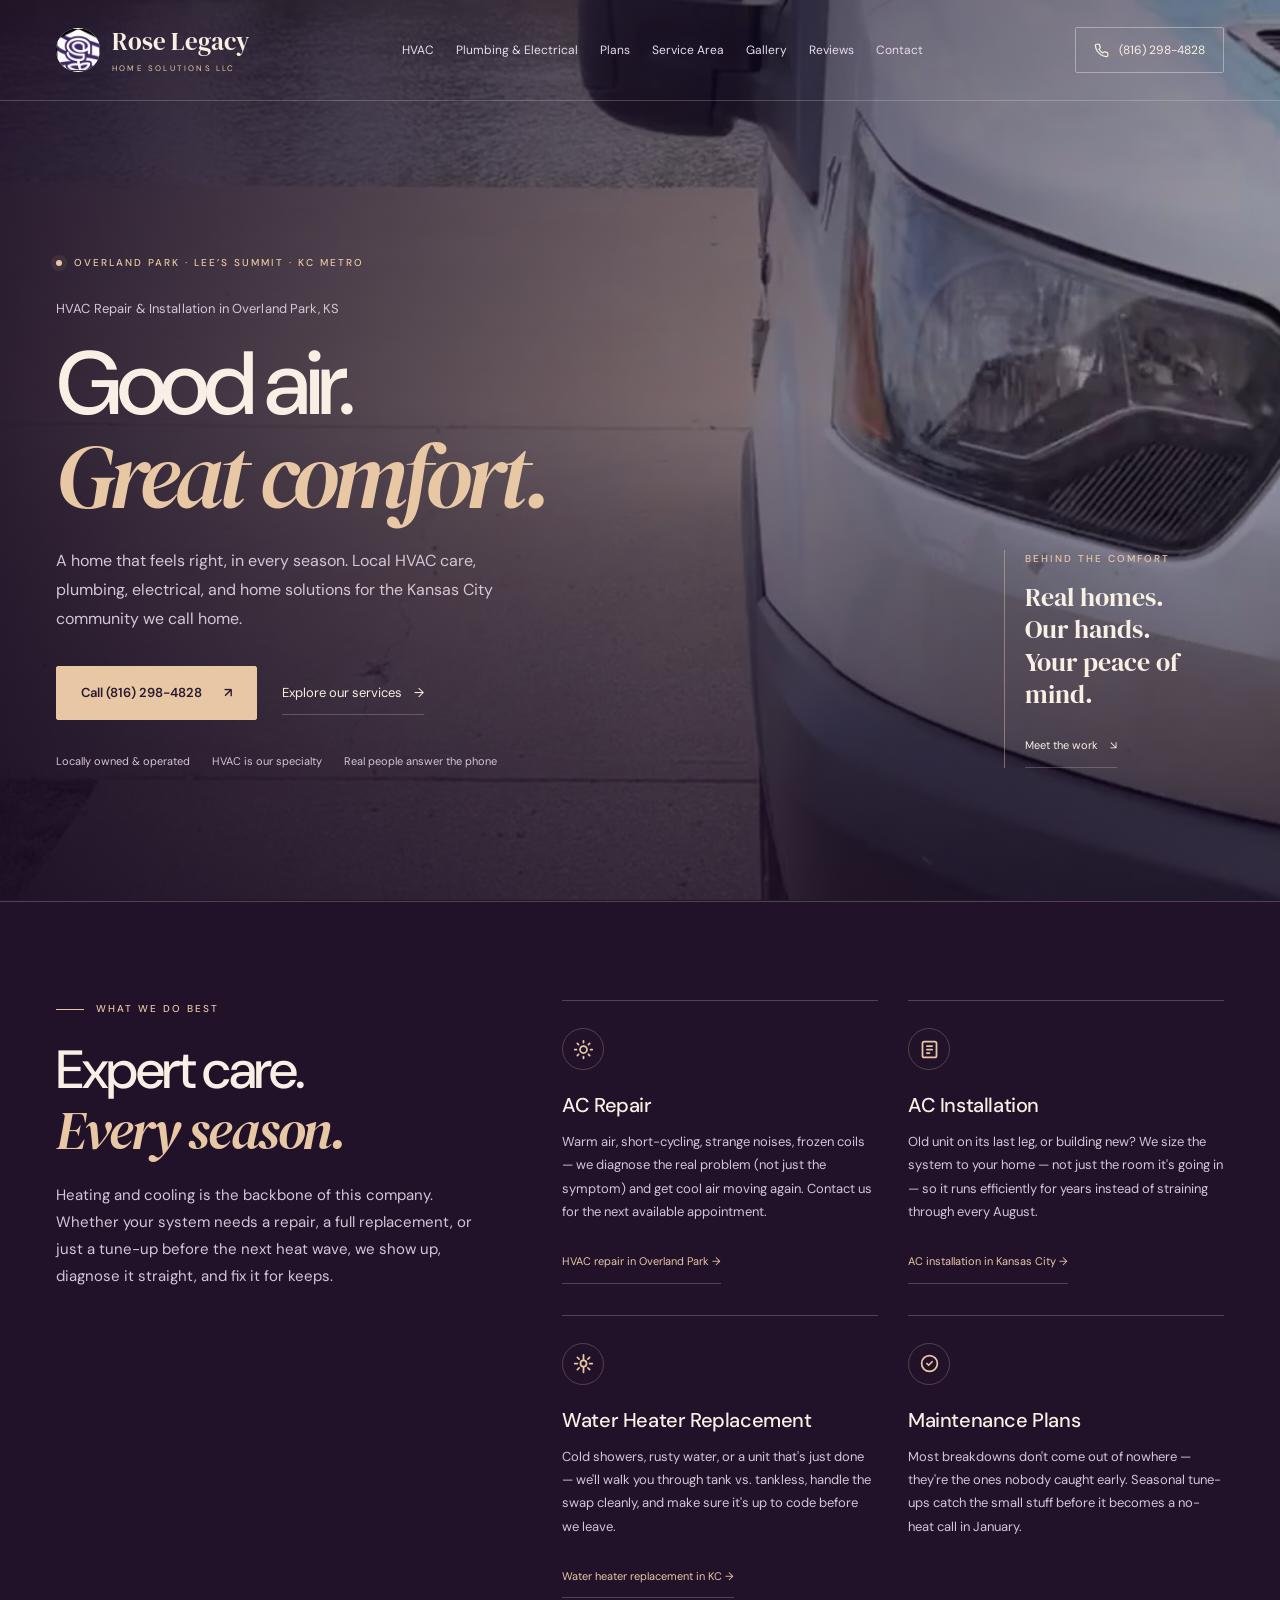
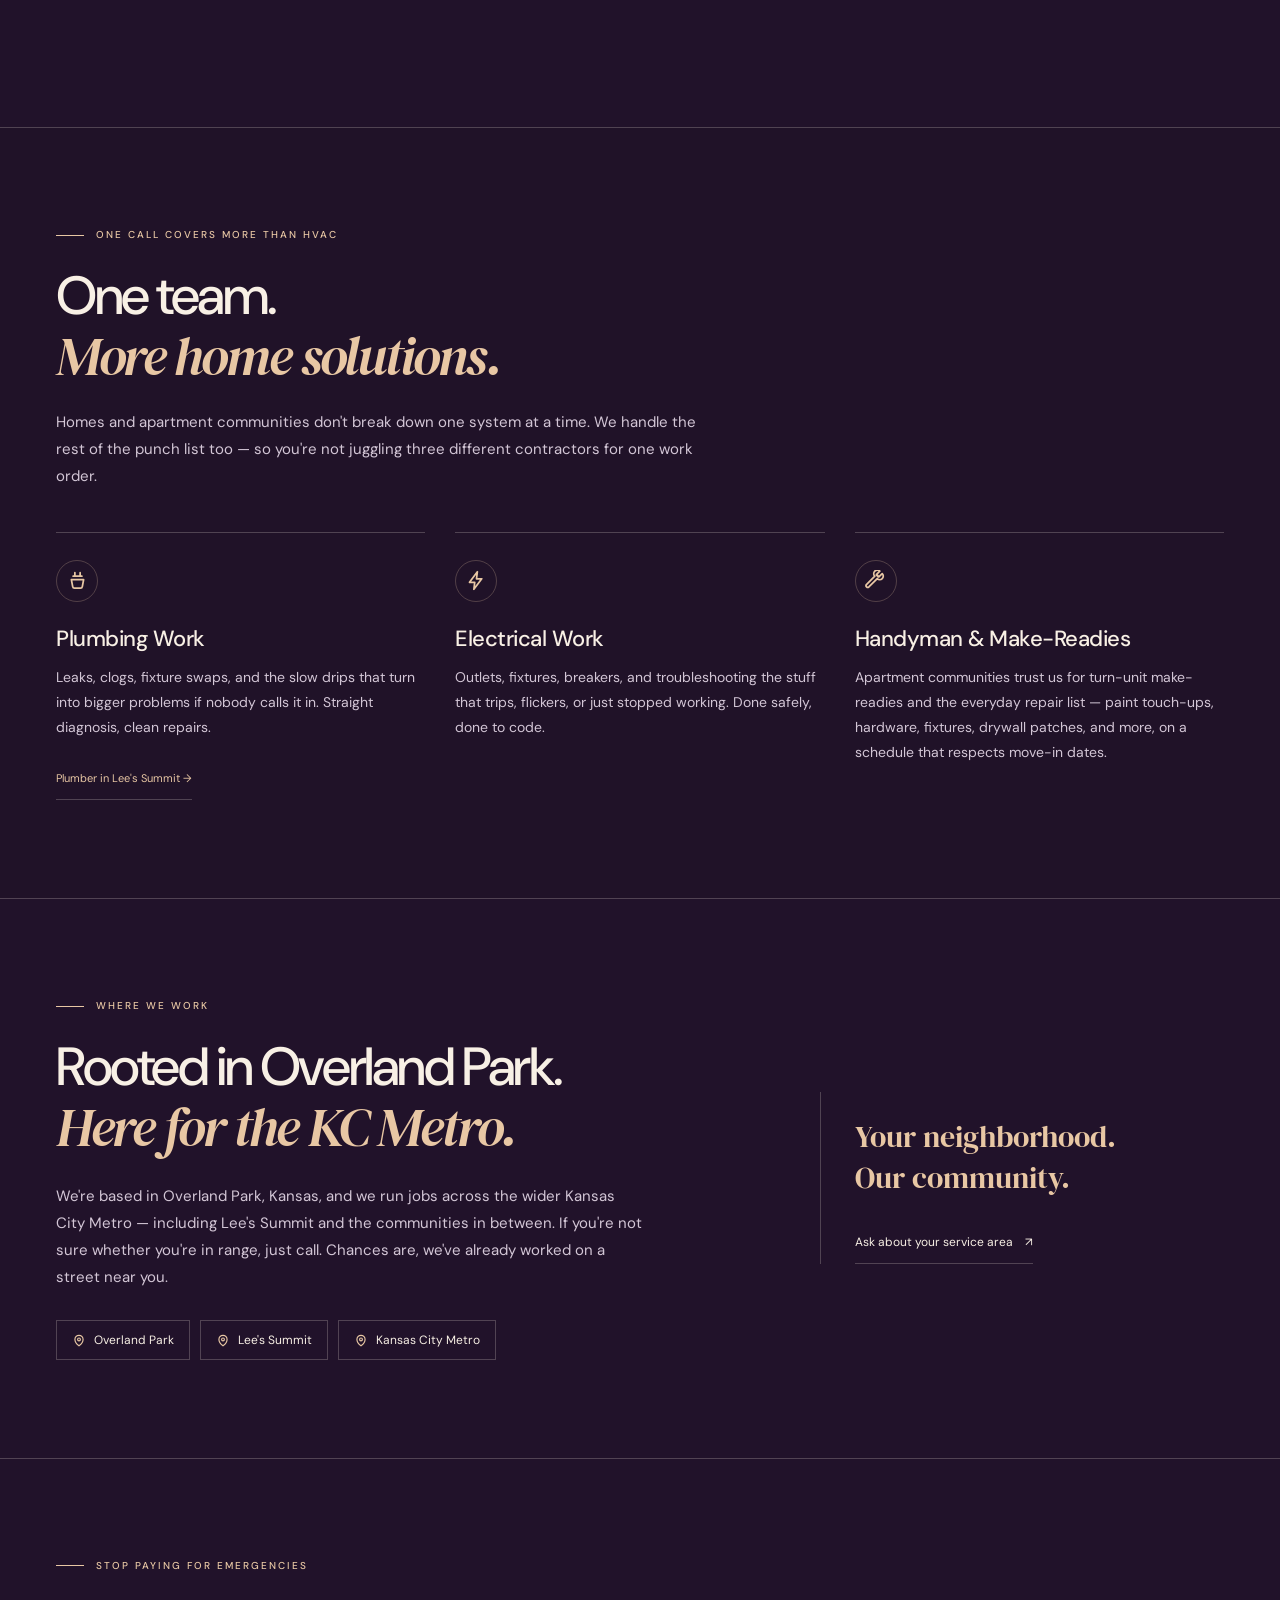
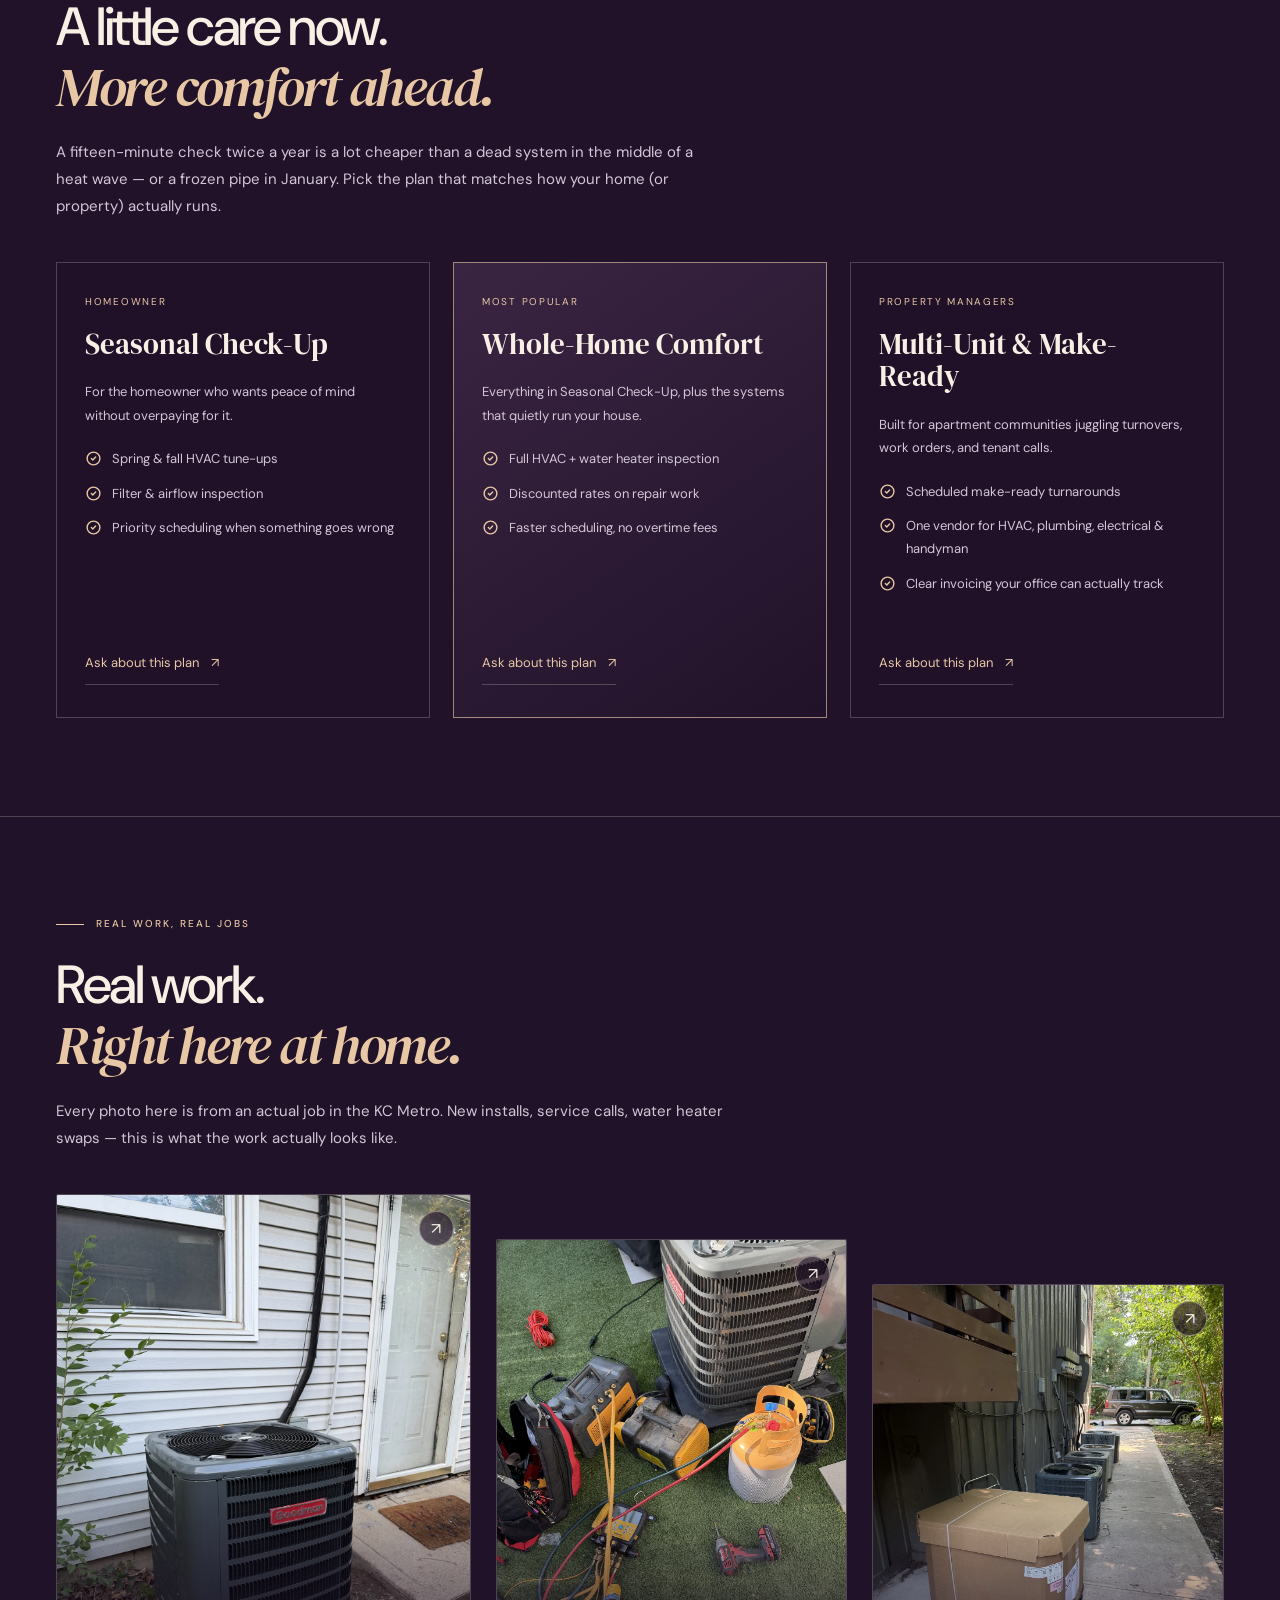
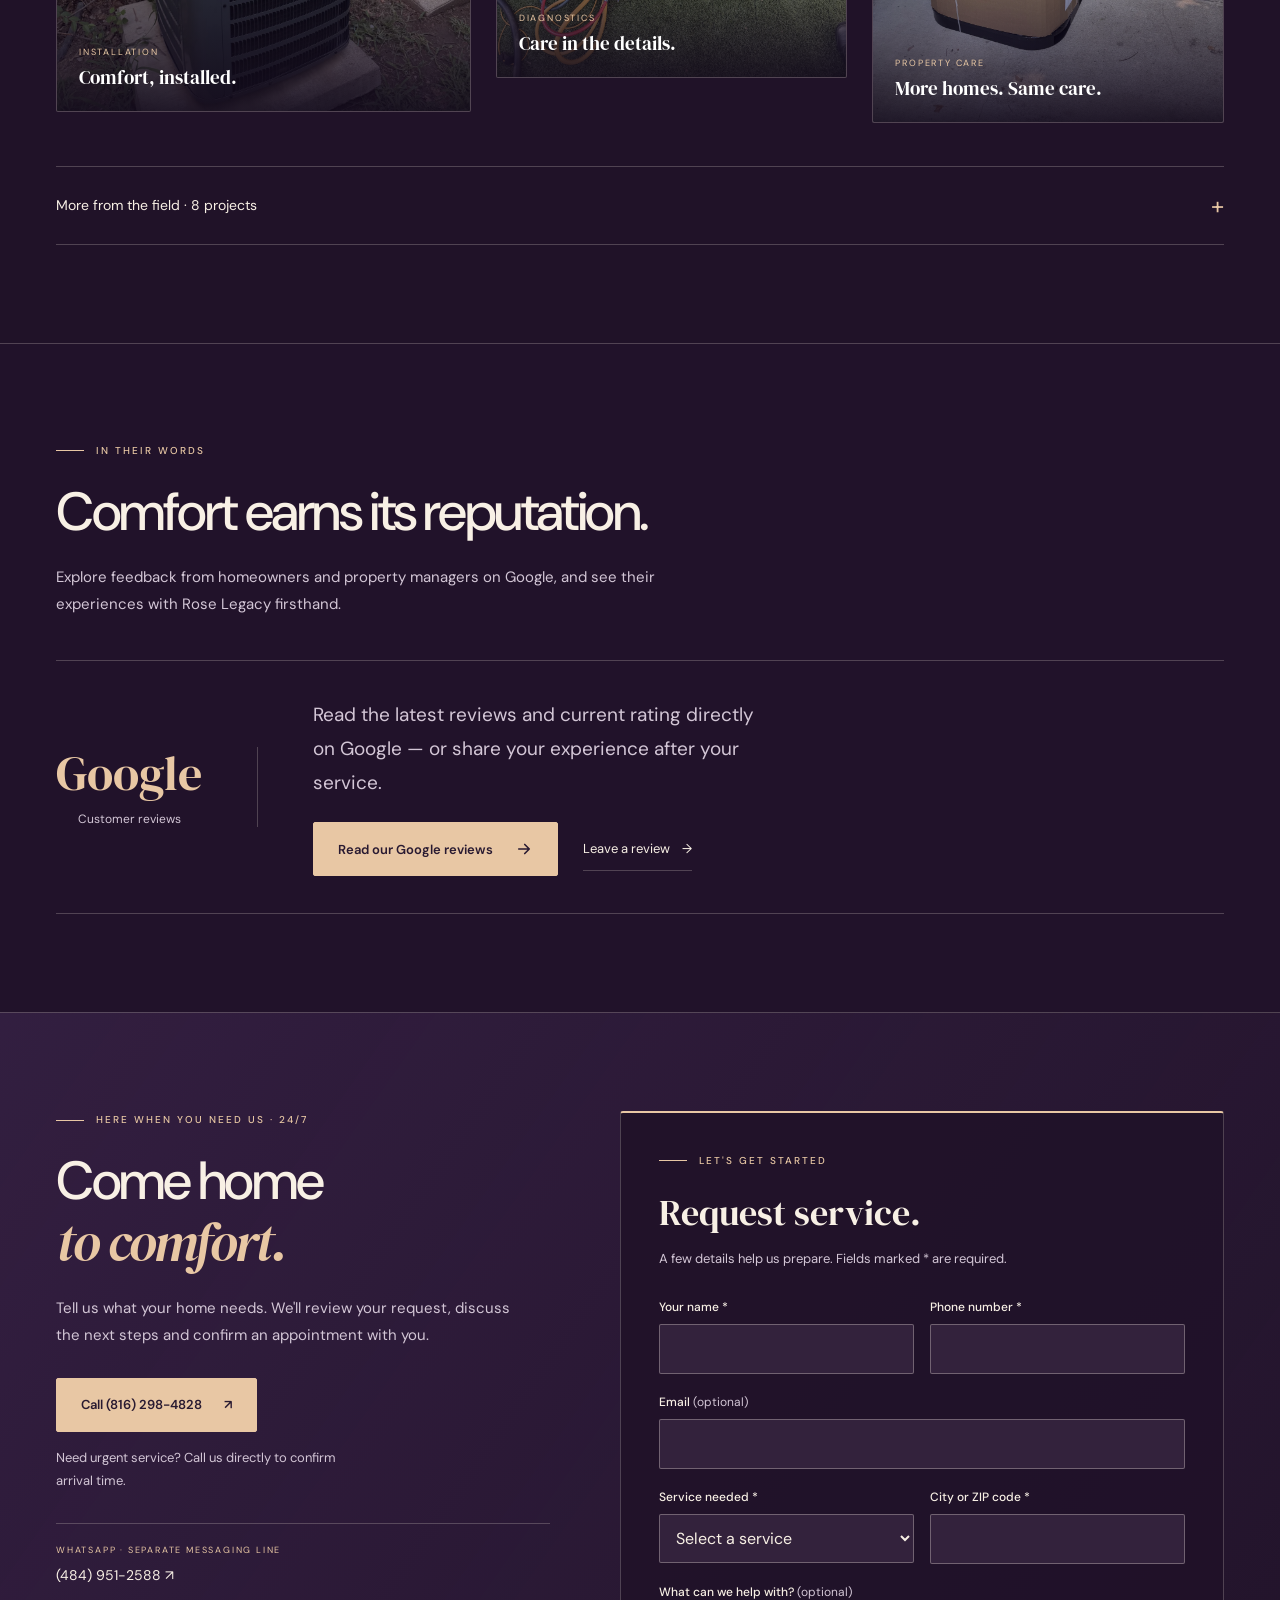
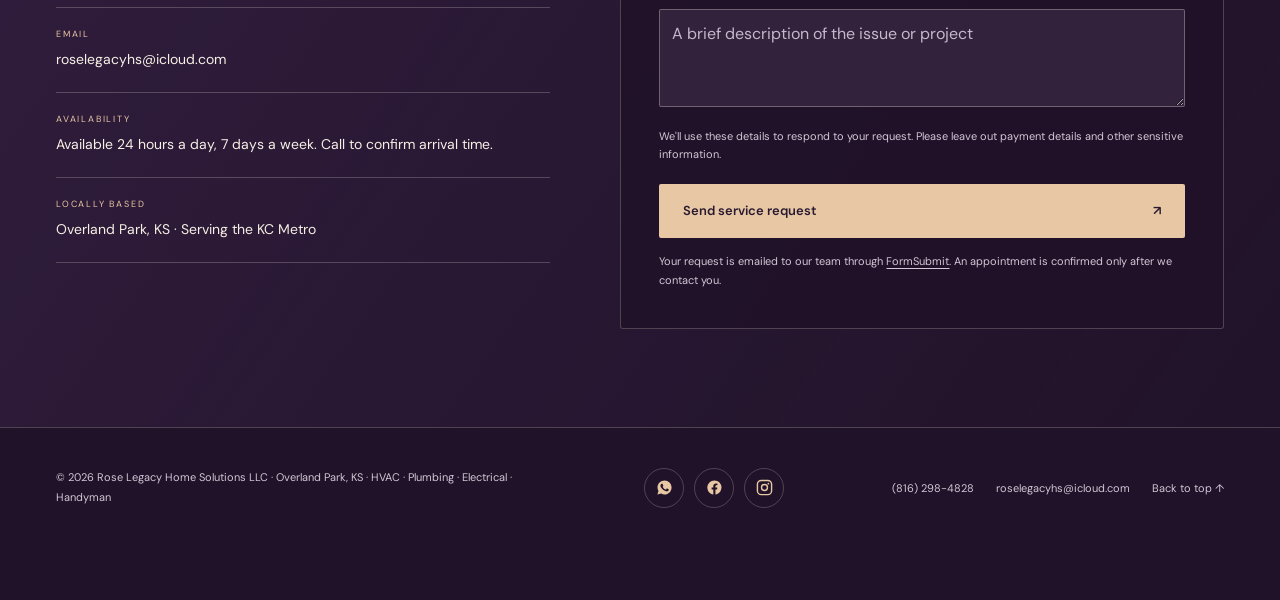
==== commit 5e4515d3: "Start muted background video earlier and simplify playback control" ====
--- a/index.html
+++ b/index.html
@@ -134,7 +134,7 @@
     <source media="(max-aspect-ratio: 4/3)" srcset="/assets/media/roselegacy-mainvideo-poster-movil.jpg">
     <img src="/assets/media/roselegacy-mainvideo-poster-desktop.jpg" alt="" width="1280" height="720" fetchpriority="high">
   </picture>
-  <video id="background-video" muted loop playsinline preload="none"></video>
+  <video id="background-video" autoplay muted loop playsinline preload="none"></video>
 </div>
 
 <header id="site-header">
@@ -541,7 +541,7 @@
   </div>
 </footer>
 
-<button class="video-control" id="video-control" type="button" aria-label="Play background video" hidden><span data-video-icon aria-hidden="true">▶</span><span data-video-label>Play background</span></button>
+<button class="video-control" id="video-control" type="button" aria-label="Play background video" hidden><span data-video-icon aria-hidden="true">▶</span></button>
 <script src="/assets/site.js" defer></script>
 <script src="/assets/contact.js" defer></script>
 
--- a/assets/styles.css
+++ b/assets/styles.css
@@ -37,7 +37,7 @@
 .site-backdrop video.ready { opacity: 1; }
 .site-backdrop::after { content: ''; position: absolute; inset: 0; background: linear-gradient(90deg, rgba(24,11,34,.9), rgba(24,11,34,.55) 52%, rgba(24,11,34,.28)), linear-gradient(180deg, rgba(24,11,34,.22), transparent 45%, rgba(24,11,34,.6)); }
 .service-page .site-backdrop::after { background: linear-gradient(110deg, rgba(24,11,34,.94), rgba(24,11,34,.78)); }
-.video-control { position: fixed; bottom: 20px; right: 22px; z-index: 60; min-height: 44px; padding: 0 16px; display: inline-flex; align-items: center; gap: 9px; font-size: 11px; border: 1px solid #f8f0e555; border-radius: 40px; background: #211329dd; backdrop-filter: blur(10px); }
+.video-control { position: fixed; bottom: 20px; right: 22px; z-index: 60; width: 44px; height: 44px; padding: 0; display: inline-flex; justify-content: center; align-items: center; font-size: 15px; border: 1px solid #f8f0e555; border-radius: 40px; background: #211329dd; backdrop-filter: blur(10px); }
 .video-control:hover { background: #412b50; }
 
 /* Original logo and all existing destinations remain in the navigation. */
@@ -355,7 +355,7 @@
   .info-row .icon { width: 36px; height: 36px; }
   .footer-inner { align-items: start; flex-direction: column; }
   .footer-links { gap: 16px; }
-  .video-control { bottom: 14px; right: 14px; font-size: 10px; padding: 0 13px; }
+  .video-control { bottom: 14px; right: 14px; }
   .lightbox { padding: 14px; width: calc(100% - 24px); }
   .lightbox-inner img { max-height: 65svh; }
   .lightbox-caption { font-size: 11px; }
